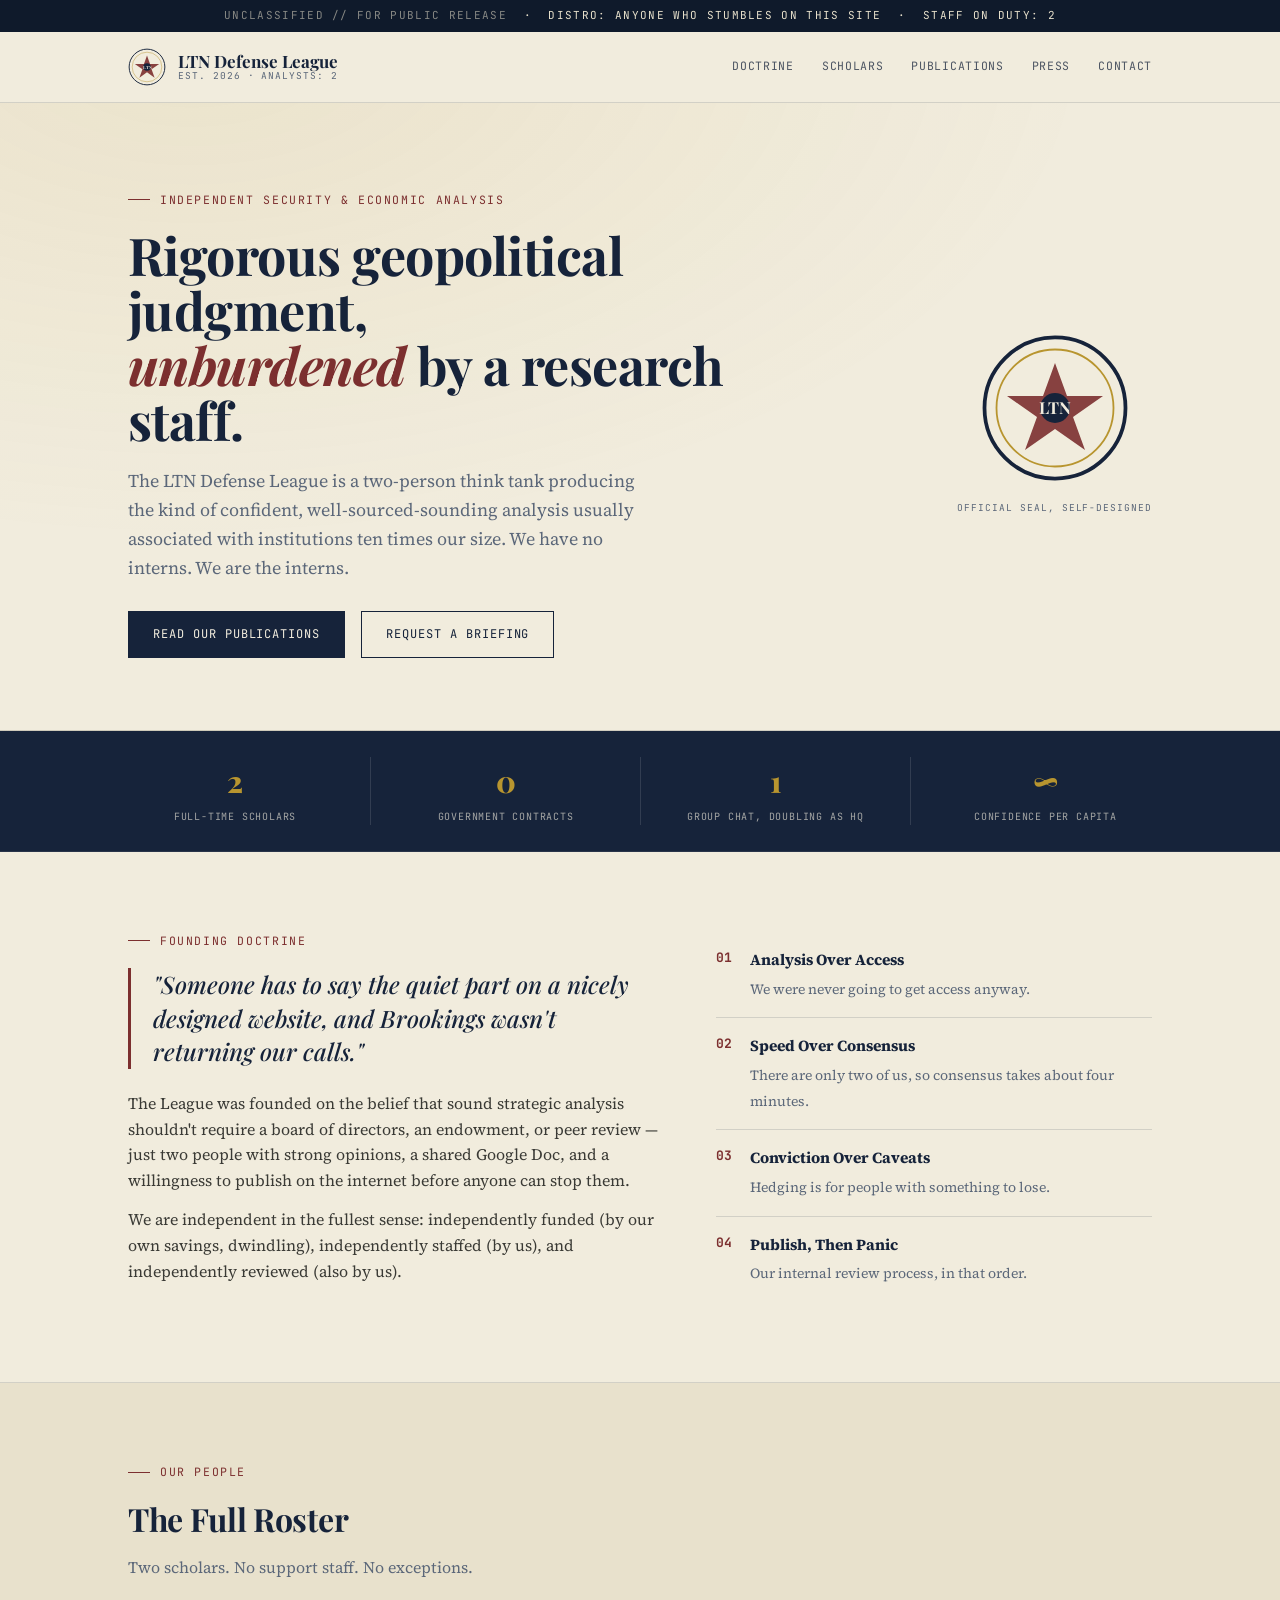
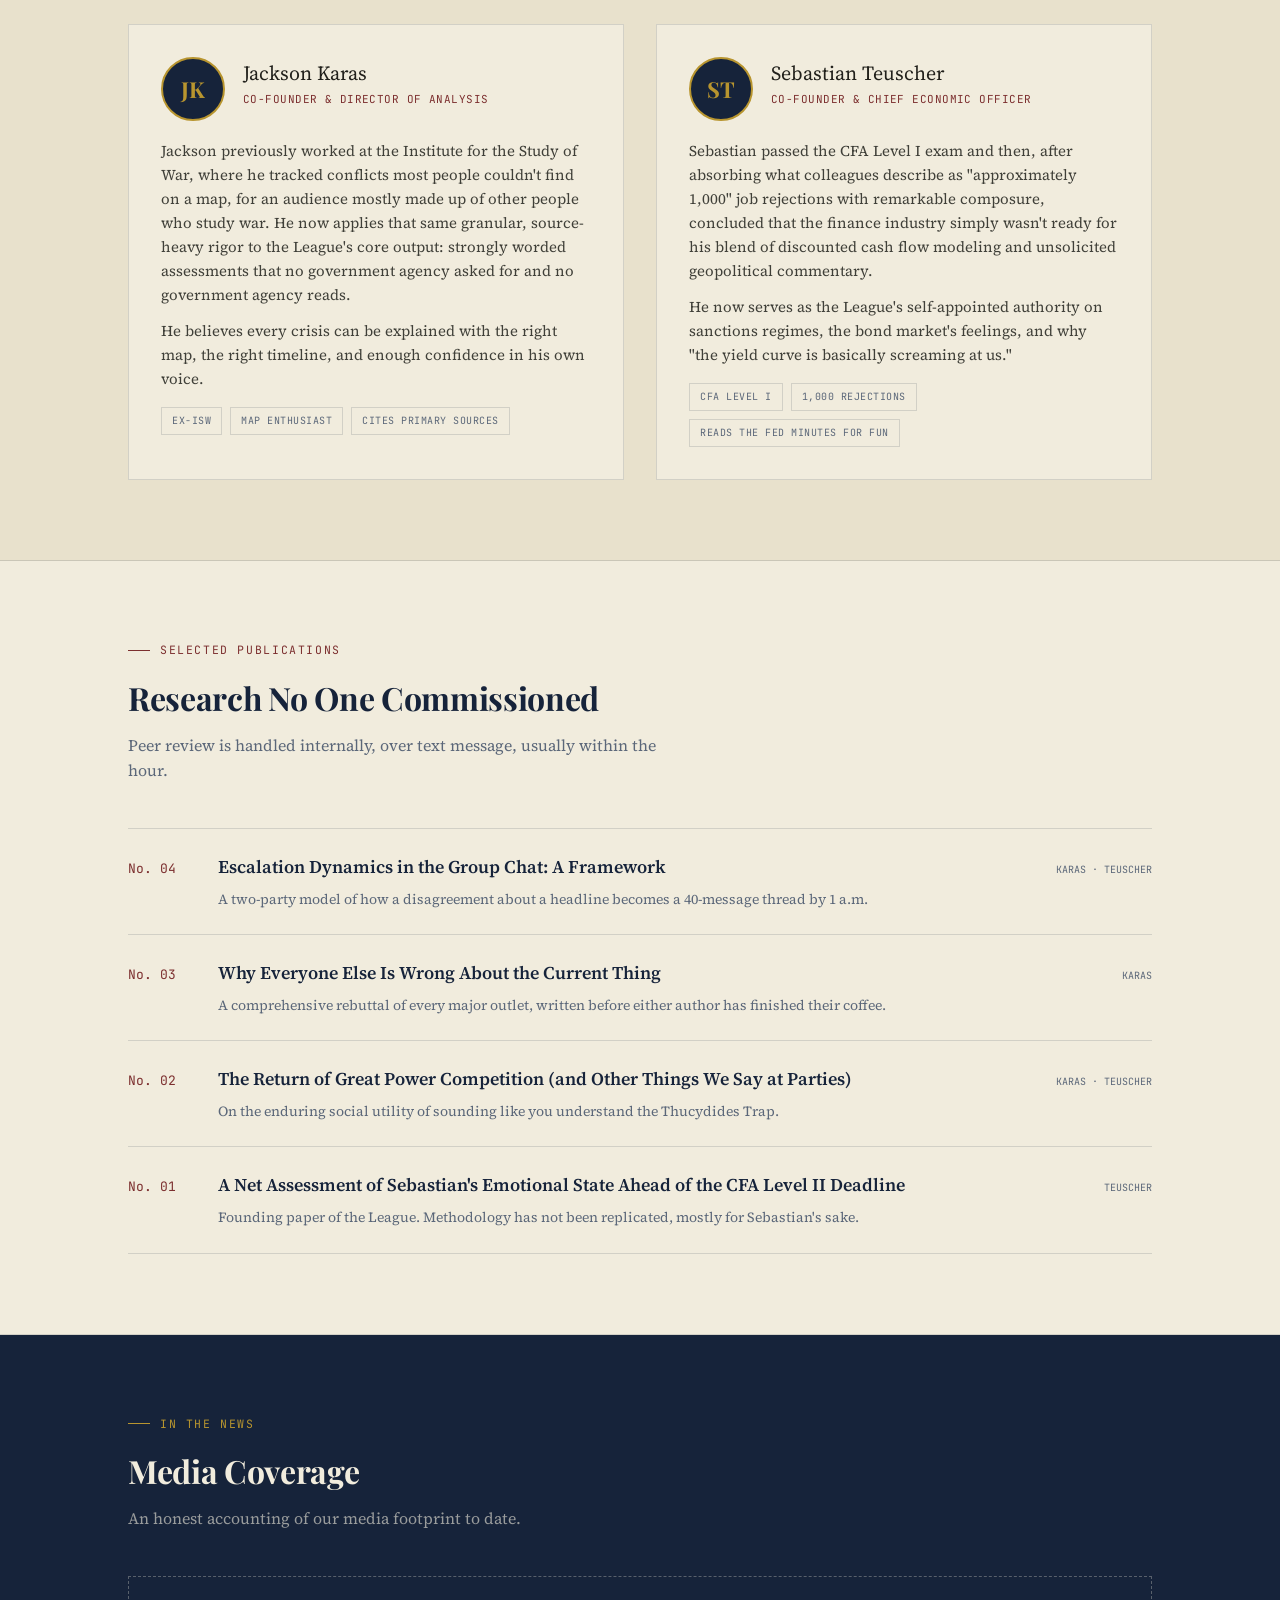
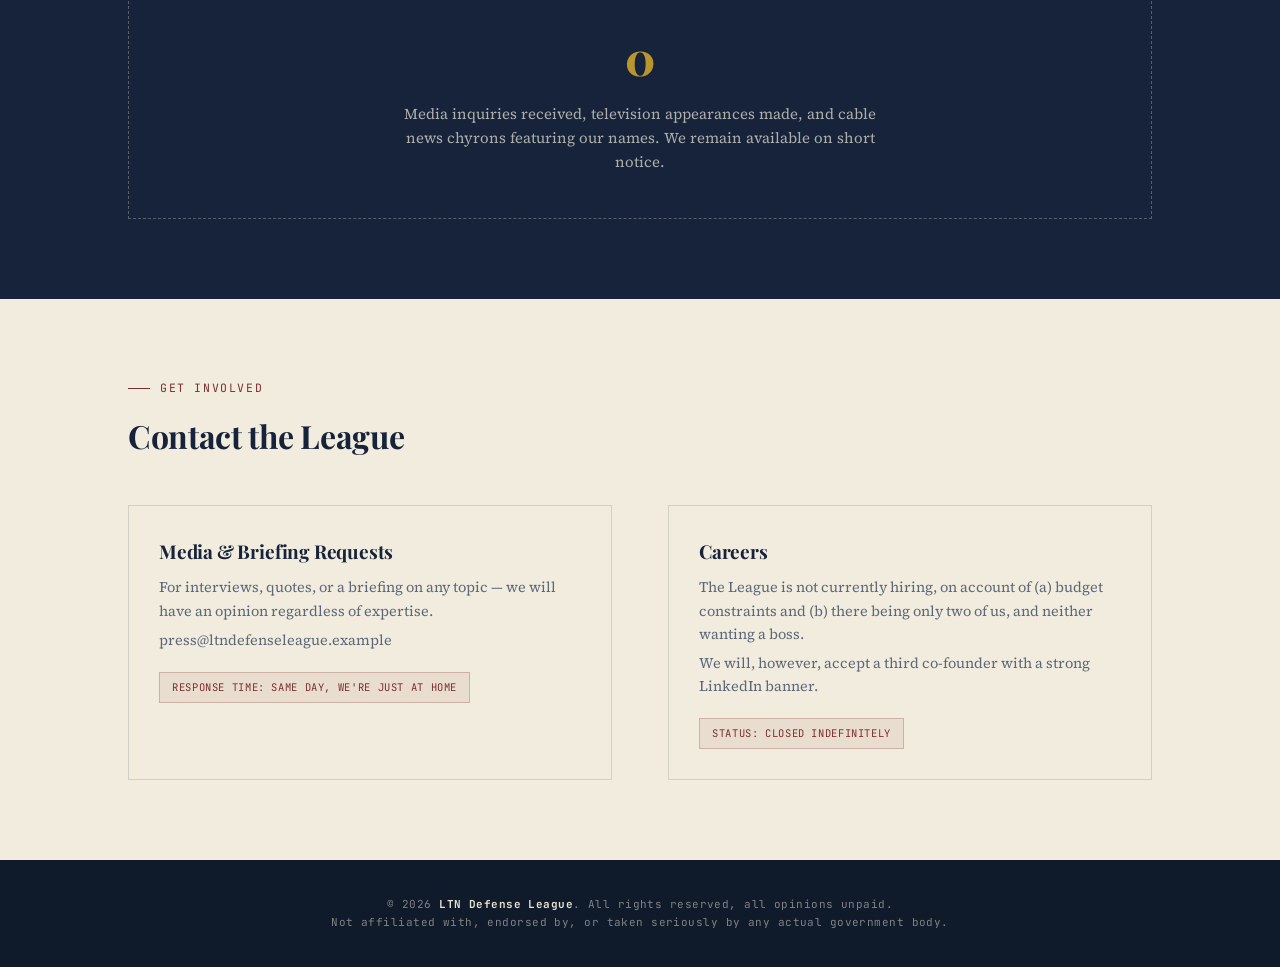
==== index.html @ bcddf8d5 "Add files via upload" ====
<!DOCTYPE html>
<html lang="en">
<head>
<meta charset="UTF-8">
<meta name="viewport" content="width=device-width, initial-scale=1.0">
<title>LTN Defense League — Independent Analysis, Unfunded Since 2026</title>
<link rel="preconnect" href="https://fonts.googleapis.com">
<link href="https://fonts.googleapis.com/css2?family=Playfair+Display:ital,wght@0,500;0,600;0,700;0,800;1,500&family=Source+Serif+4:ital,opsz,wght@0,8..60,400;0,8..60,500;0,8..60,600;1,8..60,400&family=JetBrains+Mono:wght@400;500;700&display=swap" rel="stylesheet">
<style>
  :root{
    --navy: #16233a;
    --navy-deep: #0f1a2b;
    --parchment: #f1ecdd;
    --parchment-2: #e8e1cc;
    --maroon: #7c2f2f;
    --maroon-bright: #9c3b3b;
    --brass: #b8952f;
    --ink: #21201b;
    --slate: #5b6779;
    --rule: rgba(22,35,58,0.14);
  }
  *{box-sizing:border-box; margin:0; padding:0;}
  html{scroll-behavior:smooth;}
  body{
    background:var(--parchment);
    color:var(--ink);
    font-family:'Source Serif 4', serif;
    line-height:1.6;
    -webkit-font-smoothing:antialiased;
  }
  h1,h2,h3,h4{
    font-family:'Playfair Display', serif;
    font-weight:700;
    letter-spacing:-0.01em;
    color:var(--navy);
  }
  .mono{
    font-family:'JetBrains Mono', monospace;
    letter-spacing:0.04em;
  }
  a{color:inherit;}
  .wrap{max-width:1080px; margin:0 auto; padding:0 28px;}

  /* Classification banner */
  .classband{
    background:var(--navy-deep);
    color:var(--parchment-2);
    font-family:'JetBrains Mono', monospace;
    font-size:11px;
    letter-spacing:0.12em;
    text-align:center;
    padding:7px 10px;
    text-transform:uppercase;
  }
  .classband span{opacity:0.55;}

  /* Header */
  header{
    background:var(--parchment);
    border-bottom:1px solid var(--rule);
    position:sticky; top:0; z-index:50;
    backdrop-filter:blur(6px);
  }
  .headerbar{
    display:flex; align-items:center; justify-content:space-between;
    padding:16px 28px;
    max-width:1080px; margin:0 auto;
  }
  .brand{display:flex; align-items:center; gap:12px;}
  .brand .seal{width:38px; height:38px; flex-shrink:0;}
  .brand-text{line-height:1.1;}
  .brand-text .name{font-family:'Playfair Display', serif; font-weight:700; font-size:17px; color:var(--navy);}
  .brand-text .sub{font-family:'JetBrains Mono', monospace; font-size:9.5px; letter-spacing:0.1em; color:var(--slate); text-transform:uppercase;}
  nav{display:flex; gap:28px; font-family:'JetBrains Mono', monospace; font-size:11.5px; letter-spacing:0.06em; text-transform:uppercase;}
  nav a{text-decoration:none; color:var(--navy); opacity:0.75; transition:opacity .15s;}
  nav a:hover{opacity:1;}
  @media (max-width:720px){ nav{display:none;} }

  /* Hero */
  .hero{
    background:
      radial-gradient(ellipse 900px 500px at 15% -10%, rgba(184,149,47,0.10), transparent),
      var(--parchment);
    padding:88px 0 72px;
    border-bottom:1px solid var(--rule);
  }
  .hero-inner{display:grid; grid-template-columns:1fr auto; gap:48px; align-items:center;}
  .eyebrow{
    font-family:'JetBrains Mono', monospace;
    font-size:11.5px; letter-spacing:0.14em; text-transform:uppercase;
    color:var(--maroon); margin-bottom:18px; display:flex; align-items:center; gap:10px;
  }
  .eyebrow::before{content:''; width:22px; height:1px; background:var(--maroon);}
  .hero h1{font-size:52px; line-height:1.06; margin-bottom:20px; max-width:640px;}
  .hero h1 em{font-style:italic; color:var(--maroon);}
  .hero p.lede{font-size:18px; color:var(--slate); max-width:520px; margin-bottom:28px;}
  .hero-actions{display:flex; gap:16px; flex-wrap:wrap;}
  .btn{
    display:inline-block; padding:13px 24px; font-family:'JetBrains Mono', monospace;
    font-size:12px; letter-spacing:0.08em; text-transform:uppercase; text-decoration:none;
    border:1px solid var(--navy); color:var(--navy); transition:all .15s;
  }
  .btn.solid{background:var(--navy); color:var(--parchment);}
  .btn.solid:hover{background:var(--navy-deep);}
  .btn:not(.solid):hover{background:var(--navy); color:var(--parchment);}

  .seal-block{text-align:center; flex-shrink:0;}
  .seal-big{width:150px; height:150px;}
  .seal-caption{font-family:'JetBrains Mono', monospace; font-size:9.5px; letter-spacing:0.1em; color:var(--slate); margin-top:10px; text-transform:uppercase;}
  @media (max-width:820px){
    .hero-inner{grid-template-columns:1fr;}
    .hero h1{font-size:38px;}
    .seal-block{order:-1;}
    .seal-big{width:96px; height:96px;}
  }

  /* Stat strip */
  .statstrip{
    background:var(--navy); color:var(--parchment);
    border-bottom:1px solid rgba(255,255,255,0.08);
  }
  .stats{display:grid; grid-template-columns:repeat(4,1fr); padding:26px 0;}
  .stat{text-align:center; border-left:1px solid rgba(255,255,255,0.12); padding:0 12px;}
  .stat:first-child{border-left:none;}
  .stat .num{font-family:'Playfair Display', serif; font-weight:800; font-size:30px; color:var(--brass);}
  .stat .label{font-family:'JetBrains Mono', monospace; font-size:10px; letter-spacing:0.08em; text-transform:uppercase; color:rgba(241,236,221,0.65); margin-top:4px;}
  @media (max-width:640px){ .stats{grid-template-columns:repeat(2,1fr); row-gap:20px;} }

  /* Section generic */
  section{padding:80px 0;}
  .section-head{margin-bottom:44px;}
  .section-head .eyebrow{margin-bottom:12px;}
  .section-head h2{font-size:32px;}
  .section-head p{color:var(--slate); max-width:560px; font-size:16px; margin-top:10px;}

  /* Mission */
  .mission{border-bottom:1px solid var(--rule);}
  .mission-grid{display:grid; grid-template-columns:1.1fr 0.9fr; gap:56px; align-items:start;}
  .mission blockquote{
    font-family:'Playfair Display', serif; font-style:italic; font-weight:500;
    font-size:24px; line-height:1.4; color:var(--navy); border-left:3px solid var(--maroon);
    padding-left:22px; margin-bottom:22px;
  }
  .mission p{color:#3a3a35; font-size:16px; margin-bottom:14px;}
  .doctrine-list{list-style:none;}
  .doctrine-list li{
    display:flex; gap:14px; padding:16px 0; border-bottom:1px solid var(--rule);
  }
  .doctrine-list li:last-child{border-bottom:none;}
  .doctrine-list .idx{font-family:'JetBrains Mono', monospace; color:var(--maroon); font-weight:700; font-size:13px; flex-shrink:0; width:20px;}
  .doctrine-list strong{display:block; color:var(--navy); font-family:'Source Serif 4'; font-size:15.5px; margin-bottom:3px;}
  .doctrine-list span{color:var(--slate); font-size:14px;}
  @media (max-width:820px){ .mission-grid{grid-template-columns:1fr;} }

  /* Scholars */
  .scholars{background:var(--parchment-2); border-bottom:1px solid var(--rule);}
  .scholar-grid{display:grid; grid-template-columns:1fr 1fr; gap:32px;}
  @media (max-width:820px){ .scholar-grid{grid-template-columns:1fr;} }
  .scholar-card{
    background:var(--parchment); border:1px solid var(--rule); padding:32px;
    position:relative;
  }
  .scholar-top{display:flex; gap:18px; align-items:flex-start; margin-bottom:18px;}
  .avatar{
    width:64px; height:64px; border-radius:50%; flex-shrink:0;
    background:var(--navy); display:flex; align-items:center; justify-content:center;
    font-family:'Playfair Display', serif; font-weight:700; color:var(--brass); font-size:22px;
    border:2px solid var(--brass);
  }
  .scholar-name{font-size:20px; margin-bottom:2px;}
  .scholar-title{font-family:'JetBrains Mono', monospace; font-size:11px; color:var(--maroon); letter-spacing:0.04em; text-transform:uppercase;}
  .scholar-card p{font-size:15px; color:#3f3f38; margin-bottom:12px;}
  .cred-row{display:flex; flex-wrap:wrap; gap:8px; margin-top:16px;}
  .cred{
    font-family:'JetBrains Mono', monospace; font-size:10px; letter-spacing:0.05em;
    text-transform:uppercase; border:1px solid var(--rule); padding:5px 10px; color:var(--slate);
  }

  /* Publications */
  .pubs{border-bottom:1px solid var(--rule);}
  .pub-list{border-top:1px solid var(--rule);}
  .pub{
    display:grid; grid-template-columns:70px 1fr auto; gap:20px; align-items:baseline;
    padding:24px 0; border-bottom:1px solid var(--rule);
  }
  .pub .pnum{font-family:'JetBrains Mono', monospace; color:var(--maroon); font-size:13px;}
  .pub .ptitle{font-size:18px; color:var(--navy); font-weight:600; margin-bottom:6px; font-family:'Source Serif 4';}
  .pub .pabs{font-size:14px; color:var(--slate);}
  .pub .ptag{font-family:'JetBrains Mono', monospace; font-size:10px; color:var(--slate); text-transform:uppercase; white-space:nowrap;}
  @media (max-width:640px){ .pub{grid-template-columns:1fr; gap:6px;} .pub .ptag{justify-self:flex-start;} }

  /* Press */
  .press{background:var(--navy); color:var(--parchment-2);}
  .press .eyebrow{color:var(--brass);}
  .press .eyebrow::before{background:var(--brass);}
  .press .section-head h2{color:var(--parchment);}
  .press .section-head p{color:rgba(241,236,221,0.6);}
  .press-box{
    border:1px dashed rgba(241,236,221,0.3); padding:44px; text-align:center;
  }
  .press-box .big{font-family:'Playfair Display', serif; font-weight:800; font-size:46px; color:var(--brass); margin-bottom:8px;}
  .press-box p{color:rgba(241,236,221,0.7); font-size:15px; max-width:480px; margin:0 auto;}

  /* Contact */
  .contact-grid{display:grid; grid-template-columns:1fr 1fr; gap:56px;}
  @media (max-width:820px){ .contact-grid{grid-template-columns:1fr;} }
  .contact-card{border:1px solid var(--rule); padding:30px;}
  .contact-card h3{font-size:19px; margin-bottom:10px;}
  .contact-card p{font-size:14.5px; color:var(--slate); margin-bottom:6px;}
  .contact-card .status{
    display:inline-block; margin-top:14px; font-family:'JetBrains Mono', monospace;
    font-size:10.5px; letter-spacing:0.06em; text-transform:uppercase; padding:6px 12px;
    background:rgba(124,47,47,0.08); color:var(--maroon); border:1px solid rgba(124,47,47,0.25);
  }

  footer{
    background:var(--navy-deep); color:rgba(241,236,221,0.5);
    padding:36px 0; font-family:'JetBrains Mono', monospace; font-size:11px;
    text-align:center; letter-spacing:0.04em;
  }
  footer strong{color:var(--parchment-2);}
</style>
</head>
<body>

  <div class="classband"><span>UNCLASSIFIED // FOR PUBLIC RELEASE</span> &nbsp;·&nbsp; DISTRO: ANYONE WHO STUMBLES ON THIS SITE &nbsp;·&nbsp; STAFF ON DUTY: 2</div>

  <header>
    <div class="headerbar">
      <div class="brand">
        <svg class="seal" viewBox="0 0 100 100">
          <circle cx="50" cy="50" r="47" fill="none" stroke="#16233a" stroke-width="2.5"/>
          <circle cx="50" cy="50" r="39" fill="none" stroke="#b8952f" stroke-width="1.2"/>
          <path d="M50 20 L58 42 L82 42 L62 56 L70 78 L50 64 L30 78 L38 56 L18 42 L42 42 Z" fill="#7c2f2f" opacity="0.9"/>
          <circle cx="50" cy="50" r="10" fill="#16233a"/>
          <text x="50" y="54" text-anchor="middle" font-family="Playfair Display, serif" font-weight="700" font-size="11" fill="#f1ecdd">LTN</text>
        </svg>
        <div class="brand-text">
          <div class="name">LTN Defense League</div>
          <div class="sub">Est. 2026 · Analysts: 2</div>
        </div>
      </div>
      <nav>
        <a href="#doctrine">Doctrine</a>
        <a href="#scholars">Scholars</a>
        <a href="#publications">Publications</a>
        <a href="#press">Press</a>
        <a href="#contact">Contact</a>
      </nav>
    </div>
  </header>

  <section class="hero">
    <div class="wrap hero-inner">
      <div>
        <div class="eyebrow">Independent Security &amp; Economic Analysis</div>
        <h1>Rigorous geopolitical judgment,<br><em>unburdened</em> by a research staff.</h1>
        <p class="lede">The LTN Defense League is a two-person think tank producing the kind of confident, well-sourced-sounding analysis usually associated with institutions ten times our size. We have no interns. We are the interns.</p>
        <div class="hero-actions">
          <a href="#publications" class="btn solid">Read Our Publications</a>
          <a href="#contact" class="btn">Request a Briefing</a>
        </div>
      </div>
      <div class="seal-block">
        <svg class="seal-big" viewBox="0 0 100 100">
          <circle cx="50" cy="50" r="47" fill="none" stroke="#16233a" stroke-width="2.5"/>
          <circle cx="50" cy="50" r="39" fill="none" stroke="#b8952f" stroke-width="1.2"/>
          <path d="M50 20 L58 42 L82 42 L62 56 L70 78 L50 64 L30 78 L38 56 L18 42 L42 42 Z" fill="#7c2f2f" opacity="0.9"/>
          <circle cx="50" cy="50" r="10" fill="#16233a"/>
          <text x="50" y="54" text-anchor="middle" font-family="Playfair Display, serif" font-weight="700" font-size="11" fill="#f1ecdd">LTN</text>
        </svg>
        <div class="seal-caption">Official Seal, Self-Designed</div>
      </div>
    </div>
  </section>

  <div class="statstrip">
    <div class="wrap stats">
      <div class="stat"><div class="num">2</div><div class="label">Full-Time Scholars</div></div>
      <div class="stat"><div class="num">0</div><div class="label">Government Contracts</div></div>
      <div class="stat"><div class="num">1</div><div class="label">Group Chat, Doubling as HQ</div></div>
      <div class="stat"><div class="num">∞</div><div class="label">Confidence Per Capita</div></div>
    </div>
  </div>

  <section class="mission" id="doctrine">
    <div class="wrap mission-grid">
      <div>
        <div class="eyebrow">Founding Doctrine</div>
        <blockquote>"Someone has to say the quiet part on a nicely designed website, and Brookings wasn't returning our calls."</blockquote>
        <p>The League was founded on the belief that sound strategic analysis shouldn't require a board of directors, an endowment, or peer review — just two people with strong opinions, a shared Google Doc, and a willingness to publish on the internet before anyone can stop them.</p>
        <p>We are independent in the fullest sense: independently funded (by our own savings, dwindling), independently staffed (by us), and independently reviewed (also by us).</p>
      </div>
      <ul class="doctrine-list">
        <li><span class="idx">01</span><div><strong>Analysis Over Access</strong><span>We were never going to get access anyway.</span></div></li>
        <li><span class="idx">02</span><div><strong>Speed Over Consensus</strong><span>There are only two of us, so consensus takes about four minutes.</span></div></li>
        <li><span class="idx">03</span><div><strong>Conviction Over Caveats</strong><span>Hedging is for people with something to lose.</span></div></li>
        <li><span class="idx">04</span><div><strong>Publish, Then Panic</strong><span>Our internal review process, in that order.</span></div></li>
      </ul>
    </div>
  </section>

  <section class="scholars" id="scholars">
    <div class="wrap">
      <div class="section-head">
        <div class="eyebrow">Our People</div>
        <h2>The Full Roster</h2>
        <p>Two scholars. No support staff. No exceptions.</p>
      </div>
      <div class="scholar-grid">
        <div class="scholar-card">
          <div class="scholar-top">
            <div class="avatar">JK</div>
            <div>
              <div class="scholar-name">Jackson Karas</div>
              <div class="scholar-title">Co-Founder &amp; Director of Analysis</div>
            </div>
          </div>
          <p>Jackson previously worked at the Institute for the Study of War, where he tracked conflicts most people couldn't find on a map, for an audience mostly made up of other people who study war. He now applies that same granular, source-heavy rigor to the League's core output: strongly worded assessments that no government agency asked for and no government agency reads.</p>
          <p>He believes every crisis can be explained with the right map, the right timeline, and enough confidence in his own voice.</p>
          <div class="cred-row">
            <span class="cred">Ex-ISW</span>
            <span class="cred">Map Enthusiast</span>
            <span class="cred">Cites Primary Sources</span>
          </div>
        </div>
        <div class="scholar-card">
          <div class="scholar-top">
            <div class="avatar">ST</div>
            <div>
              <div class="scholar-name">Sebastian Teuscher</div>
              <div class="scholar-title">Co-Founder &amp; Chief Economic Officer</div>
            </div>
          </div>
          <p>Sebastian passed the CFA Level I exam and then, after absorbing what colleagues describe as "approximately 1,000" job rejections with remarkable composure, concluded that the finance industry simply wasn't ready for his blend of discounted cash flow modeling and unsolicited geopolitical commentary.</p>
          <p>He now serves as the League's self-appointed authority on sanctions regimes, the bond market's feelings, and why "the yield curve is basically screaming at us."</p>
          <div class="cred-row">
            <span class="cred">CFA Level I</span>
            <span class="cred">1,000 Rejections</span>
            <span class="cred">Reads the Fed Minutes for Fun</span>
          </div>
        </div>
      </div>
    </div>
  </section>

  <section class="pubs" id="publications">
    <div class="wrap">
      <div class="section-head">
        <div class="eyebrow">Selected Publications</div>
        <h2>Research No One Commissioned</h2>
        <p>Peer review is handled internally, over text message, usually within the hour.</p>
      </div>
      <div class="pub-list">
        <div class="pub">
          <div class="pnum">No. 04</div>
          <div>
            <div class="ptitle">Escalation Dynamics in the Group Chat: A Framework</div>
            <div class="pabs">A two-party model of how a disagreement about a headline becomes a 40-message thread by 1 a.m.</div>
          </div>
          <div class="ptag">Karas · Teuscher</div>
        </div>
        <div class="pub">
          <div class="pnum">No. 03</div>
          <div>
            <div class="ptitle">Why Everyone Else Is Wrong About the Current Thing</div>
            <div class="pabs">A comprehensive rebuttal of every major outlet, written before either author has finished their coffee.</div>
          </div>
          <div class="ptag">Karas</div>
        </div>
        <div class="pub">
          <div class="pnum">No. 02</div>
          <div>
            <div class="ptitle">The Return of Great Power Competition (and Other Things We Say at Parties)</div>
            <div class="pabs">On the enduring social utility of sounding like you understand the Thucydides Trap.</div>
          </div>
          <div class="ptag">Karas · Teuscher</div>
        </div>
        <div class="pub">
          <div class="pnum">No. 01</div>
          <div>
            <div class="ptitle">A Net Assessment of Sebastian's Emotional State Ahead of the CFA Level II Deadline</div>
            <div class="pabs">Founding paper of the League. Methodology has not been replicated, mostly for Sebastian's sake.</div>
          </div>
          <div class="ptag">Teuscher</div>
        </div>
      </div>
    </div>
  </section>

  <section class="press" id="press">
    <div class="wrap">
      <div class="section-head">
        <div class="eyebrow">In The News</div>
        <h2>Media Coverage</h2>
        <p>An honest accounting of our media footprint to date.</p>
      </div>
      <div class="press-box">
        <div class="big">0</div>
        <p>Media inquiries received, television appearances made, and cable news chyrons featuring our names. We remain available on short notice.</p>
      </div>
    </div>
  </section>

  <section class="contact" id="contact">
    <div class="wrap">
      <div class="section-head">
        <div class="eyebrow">Get Involved</div>
        <h2>Contact the League</h2>
      </div>
      <div class="contact-grid">
        <div class="contact-card">
          <h3>Media &amp; Briefing Requests</h3>
          <p>For interviews, quotes, or a briefing on any topic — we will have an opinion regardless of expertise.</p>
          <p>press@ltndefenseleague.example</p>
          <span class="status">Response time: same day, we're just at home</span>
        </div>
        <div class="contact-card">
          <h3>Careers</h3>
          <p>The League is not currently hiring, on account of (a) budget constraints and (b) there being only two of us, and neither wanting a boss.</p>
          <p>We will, however, accept a third co-founder with a strong LinkedIn banner.</p>
          <span class="status">Status: closed indefinitely</span>
        </div>
      </div>
    </div>
  </section>

  <footer>
    <div class="wrap">
      &copy; 2026 <strong>LTN Defense League</strong>. All rights reserved, all opinions unpaid.<br>
      Not affiliated with, endorsed by, or taken seriously by any actual government body.
    </div>
  </footer>

</body>
</html>
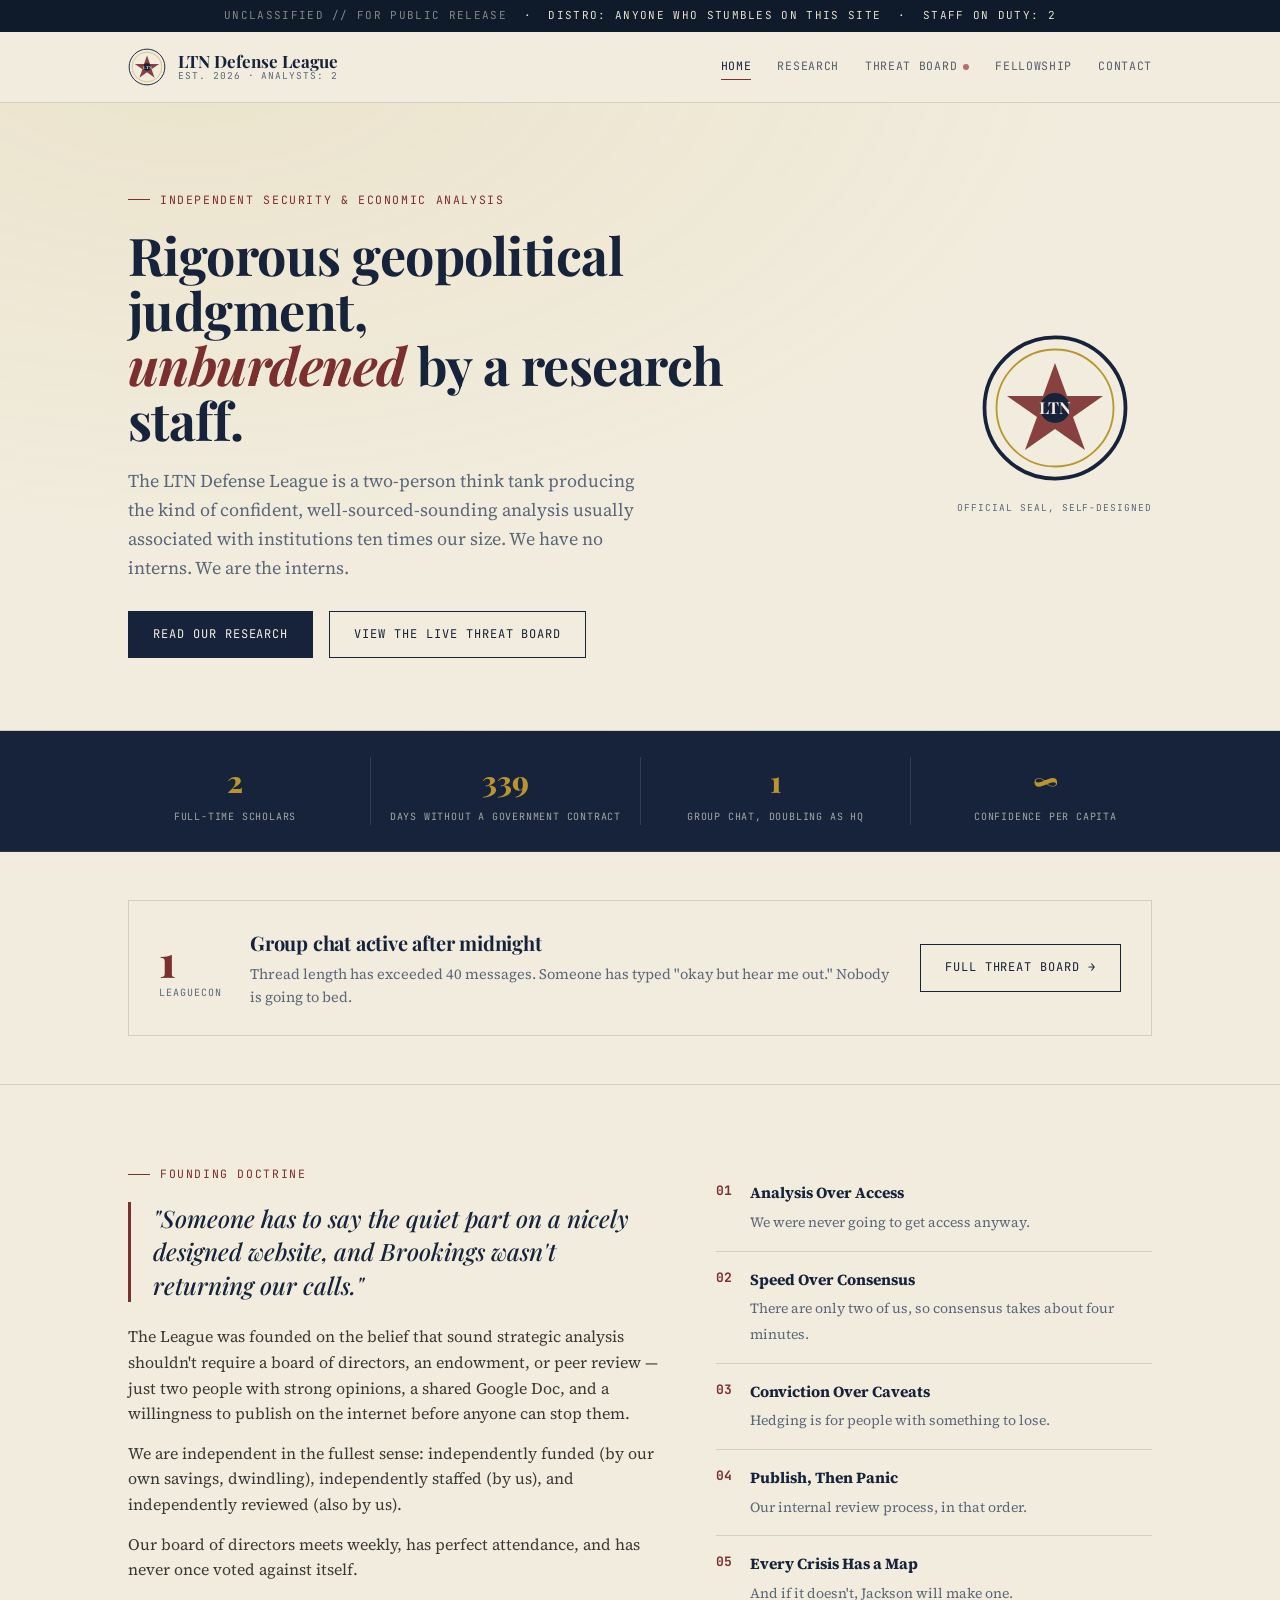
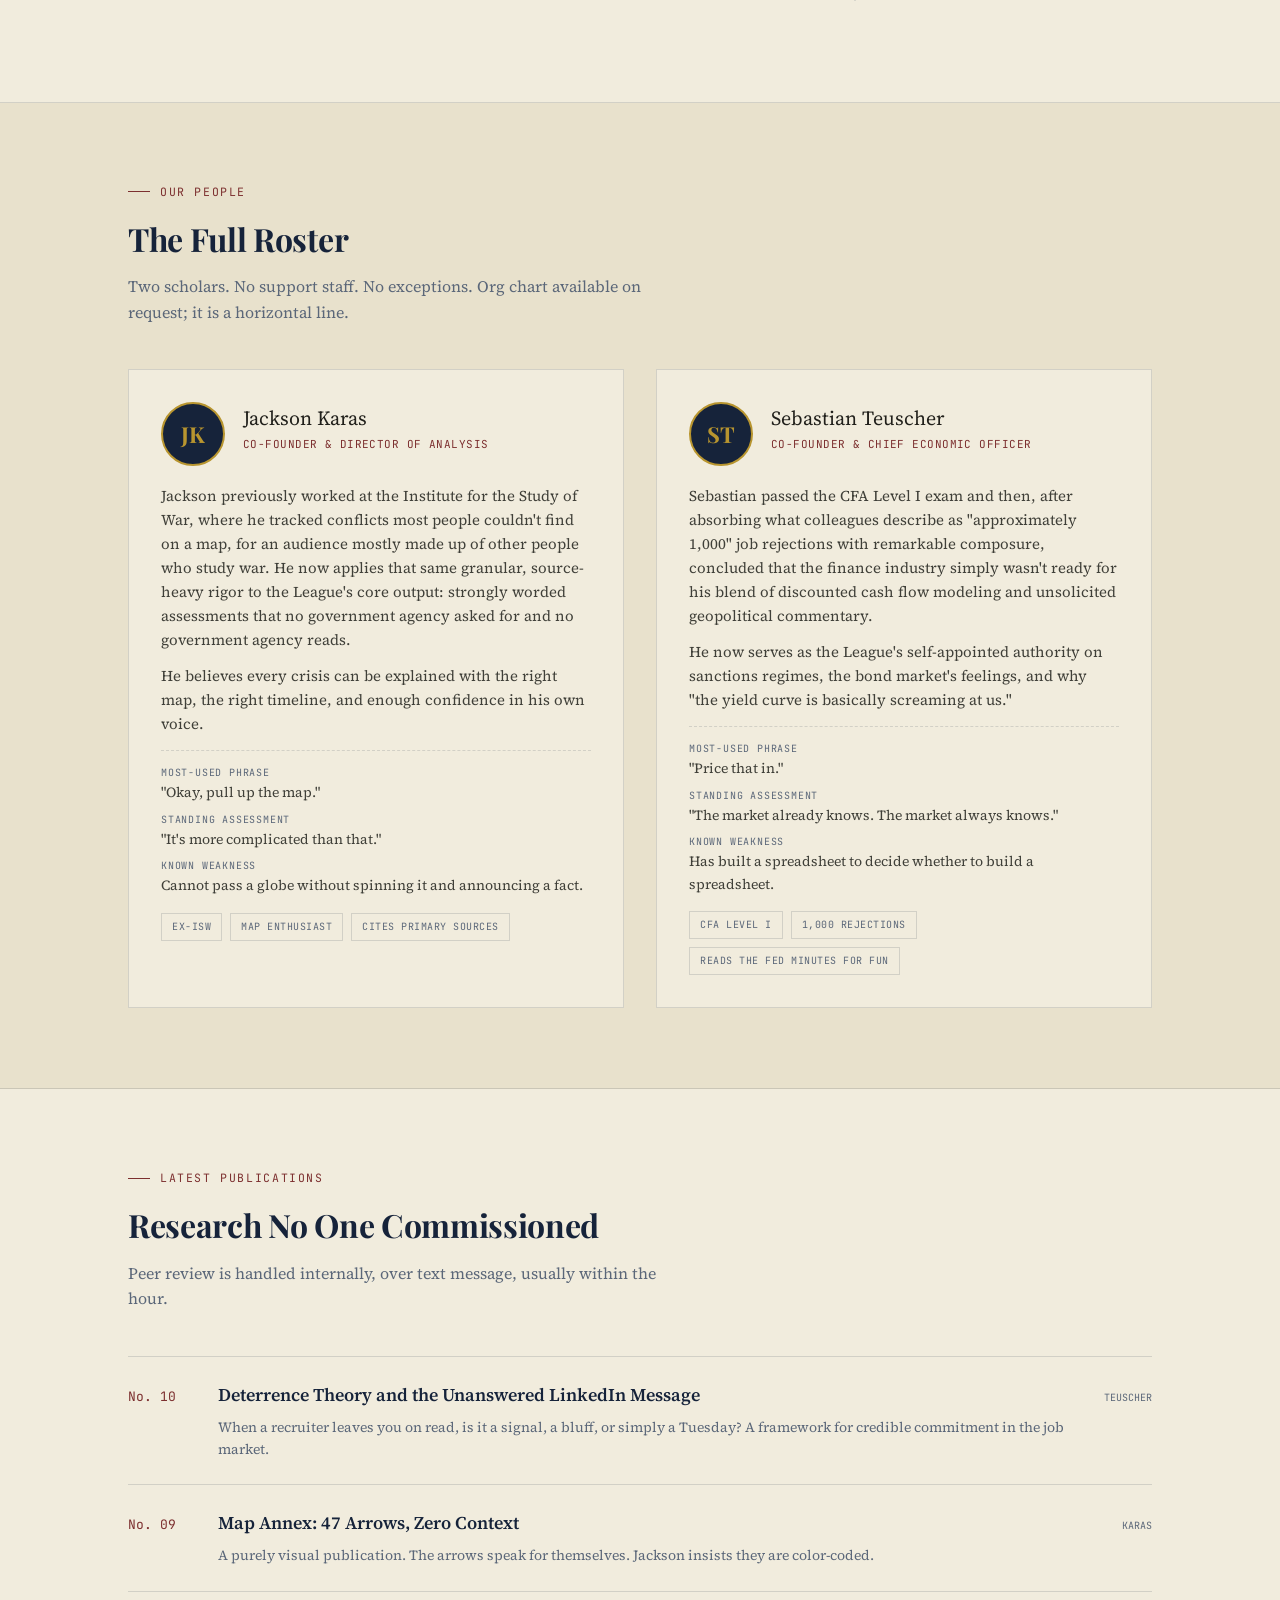
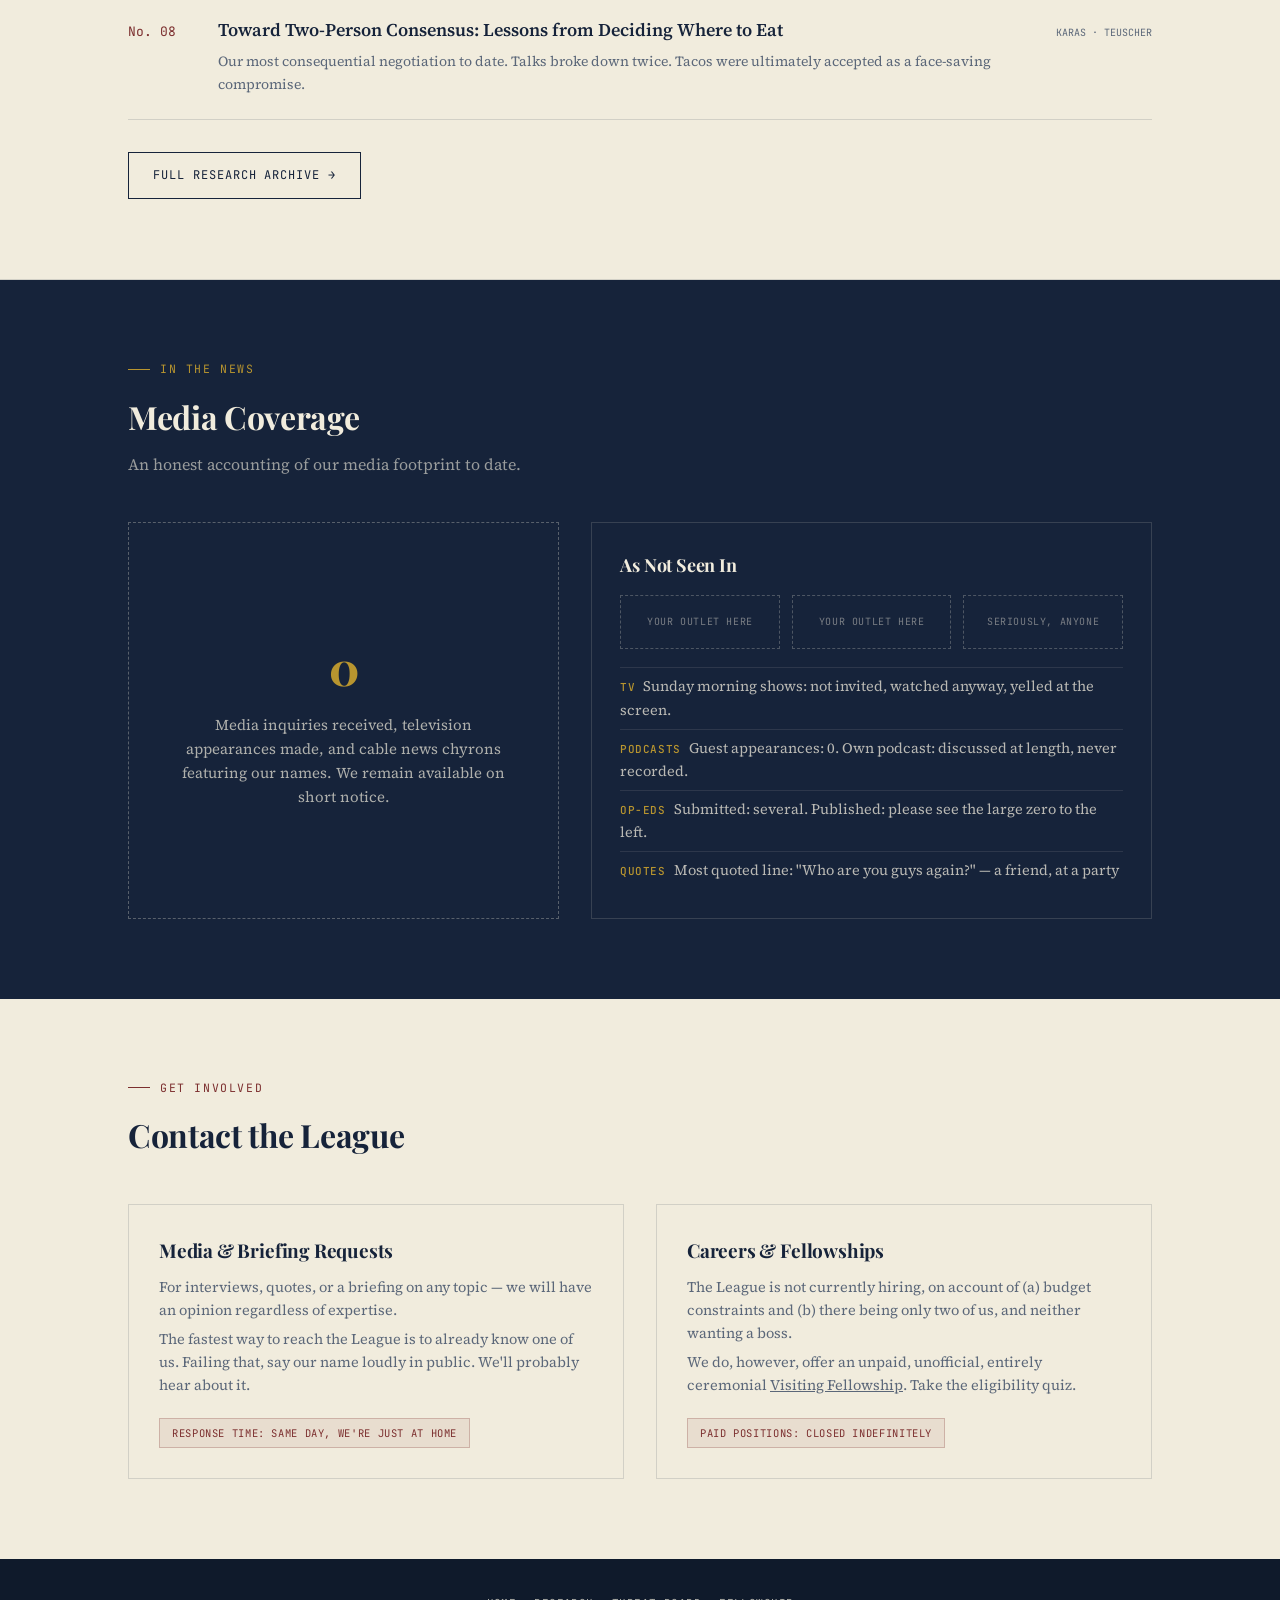
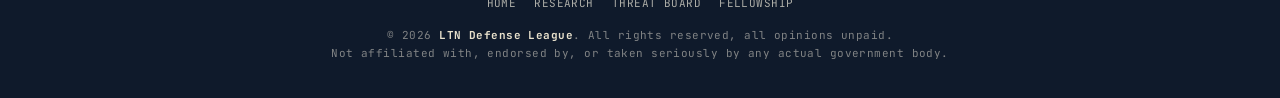
==== commit 0c13fc31: "Add files via upload" ====
--- a/index.html
+++ b/index.html
@@ -4,222 +4,10 @@
 <meta charset="UTF-8">
 <meta name="viewport" content="width=device-width, initial-scale=1.0">
 <title>LTN Defense League — Independent Analysis, Unfunded Since 2026</title>
+<meta name="description" content="A two-person think tank producing confident, well-sourced-sounding analysis that nobody commissioned.">
 <link rel="preconnect" href="https://fonts.googleapis.com">
 <link href="https://fonts.googleapis.com/css2?family=Playfair+Display:ital,wght@0,500;0,600;0,700;0,800;1,500&family=Source+Serif+4:ital,opsz,wght@0,8..60,400;0,8..60,500;0,8..60,600;1,8..60,400&family=JetBrains+Mono:wght@400;500;700&display=swap" rel="stylesheet">
-<style>
-  :root{
-    --navy: #16233a;
-    --navy-deep: #0f1a2b;
-    --parchment: #f1ecdd;
-    --parchment-2: #e8e1cc;
-    --maroon: #7c2f2f;
-    --maroon-bright: #9c3b3b;
-    --brass: #b8952f;
-    --ink: #21201b;
-    --slate: #5b6779;
-    --rule: rgba(22,35,58,0.14);
-  }
-  *{box-sizing:border-box; margin:0; padding:0;}
-  html{scroll-behavior:smooth;}
-  body{
-    background:var(--parchment);
-    color:var(--ink);
-    font-family:'Source Serif 4', serif;
-    line-height:1.6;
-    -webkit-font-smoothing:antialiased;
-  }
-  h1,h2,h3,h4{
-    font-family:'Playfair Display', serif;
-    font-weight:700;
-    letter-spacing:-0.01em;
-    color:var(--navy);
-  }
-  .mono{
-    font-family:'JetBrains Mono', monospace;
-    letter-spacing:0.04em;
-  }
-  a{color:inherit;}
-  .wrap{max-width:1080px; margin:0 auto; padding:0 28px;}
-
-  /* Classification banner */
-  .classband{
-    background:var(--navy-deep);
-    color:var(--parchment-2);
-    font-family:'JetBrains Mono', monospace;
-    font-size:11px;
-    letter-spacing:0.12em;
-    text-align:center;
-    padding:7px 10px;
-    text-transform:uppercase;
-  }
-  .classband span{opacity:0.55;}
-
-  /* Header */
-  header{
-    background:var(--parchment);
-    border-bottom:1px solid var(--rule);
-    position:sticky; top:0; z-index:50;
-    backdrop-filter:blur(6px);
-  }
-  .headerbar{
-    display:flex; align-items:center; justify-content:space-between;
-    padding:16px 28px;
-    max-width:1080px; margin:0 auto;
-  }
-  .brand{display:flex; align-items:center; gap:12px;}
-  .brand .seal{width:38px; height:38px; flex-shrink:0;}
-  .brand-text{line-height:1.1;}
-  .brand-text .name{font-family:'Playfair Display', serif; font-weight:700; font-size:17px; color:var(--navy);}
-  .brand-text .sub{font-family:'JetBrains Mono', monospace; font-size:9.5px; letter-spacing:0.1em; color:var(--slate); text-transform:uppercase;}
-  nav{display:flex; gap:28px; font-family:'JetBrains Mono', monospace; font-size:11.5px; letter-spacing:0.06em; text-transform:uppercase;}
-  nav a{text-decoration:none; color:var(--navy); opacity:0.75; transition:opacity .15s;}
-  nav a:hover{opacity:1;}
-  @media (max-width:720px){ nav{display:none;} }
-
-  /* Hero */
-  .hero{
-    background:
-      radial-gradient(ellipse 900px 500px at 15% -10%, rgba(184,149,47,0.10), transparent),
-      var(--parchment);
-    padding:88px 0 72px;
-    border-bottom:1px solid var(--rule);
-  }
-  .hero-inner{display:grid; grid-template-columns:1fr auto; gap:48px; align-items:center;}
-  .eyebrow{
-    font-family:'JetBrains Mono', monospace;
-    font-size:11.5px; letter-spacing:0.14em; text-transform:uppercase;
-    color:var(--maroon); margin-bottom:18px; display:flex; align-items:center; gap:10px;
-  }
-  .eyebrow::before{content:''; width:22px; height:1px; background:var(--maroon);}
-  .hero h1{font-size:52px; line-height:1.06; margin-bottom:20px; max-width:640px;}
-  .hero h1 em{font-style:italic; color:var(--maroon);}
-  .hero p.lede{font-size:18px; color:var(--slate); max-width:520px; margin-bottom:28px;}
-  .hero-actions{display:flex; gap:16px; flex-wrap:wrap;}
-  .btn{
-    display:inline-block; padding:13px 24px; font-family:'JetBrains Mono', monospace;
-    font-size:12px; letter-spacing:0.08em; text-transform:uppercase; text-decoration:none;
-    border:1px solid var(--navy); color:var(--navy); transition:all .15s;
-  }
-  .btn.solid{background:var(--navy); color:var(--parchment);}
-  .btn.solid:hover{background:var(--navy-deep);}
-  .btn:not(.solid):hover{background:var(--navy); color:var(--parchment);}
-
-  .seal-block{text-align:center; flex-shrink:0;}
-  .seal-big{width:150px; height:150px;}
-  .seal-caption{font-family:'JetBrains Mono', monospace; font-size:9.5px; letter-spacing:0.1em; color:var(--slate); margin-top:10px; text-transform:uppercase;}
-  @media (max-width:820px){
-    .hero-inner{grid-template-columns:1fr;}
-    .hero h1{font-size:38px;}
-    .seal-block{order:-1;}
-    .seal-big{width:96px; height:96px;}
-  }
-
-  /* Stat strip */
-  .statstrip{
-    background:var(--navy); color:var(--parchment);
-    border-bottom:1px solid rgba(255,255,255,0.08);
-  }
-  .stats{display:grid; grid-template-columns:repeat(4,1fr); padding:26px 0;}
-  .stat{text-align:center; border-left:1px solid rgba(255,255,255,0.12); padding:0 12px;}
-  .stat:first-child{border-left:none;}
-  .stat .num{font-family:'Playfair Display', serif; font-weight:800; font-size:30px; color:var(--brass);}
-  .stat .label{font-family:'JetBrains Mono', monospace; font-size:10px; letter-spacing:0.08em; text-transform:uppercase; color:rgba(241,236,221,0.65); margin-top:4px;}
-  @media (max-width:640px){ .stats{grid-template-columns:repeat(2,1fr); row-gap:20px;} }
-
-  /* Section generic */
-  section{padding:80px 0;}
-  .section-head{margin-bottom:44px;}
-  .section-head .eyebrow{margin-bottom:12px;}
-  .section-head h2{font-size:32px;}
-  .section-head p{color:var(--slate); max-width:560px; font-size:16px; margin-top:10px;}
-
-  /* Mission */
-  .mission{border-bottom:1px solid var(--rule);}
-  .mission-grid{display:grid; grid-template-columns:1.1fr 0.9fr; gap:56px; align-items:start;}
-  .mission blockquote{
-    font-family:'Playfair Display', serif; font-style:italic; font-weight:500;
-    font-size:24px; line-height:1.4; color:var(--navy); border-left:3px solid var(--maroon);
-    padding-left:22px; margin-bottom:22px;
-  }
-  .mission p{color:#3a3a35; font-size:16px; margin-bottom:14px;}
-  .doctrine-list{list-style:none;}
-  .doctrine-list li{
-    display:flex; gap:14px; padding:16px 0; border-bottom:1px solid var(--rule);
-  }
-  .doctrine-list li:last-child{border-bottom:none;}
-  .doctrine-list .idx{font-family:'JetBrains Mono', monospace; color:var(--maroon); font-weight:700; font-size:13px; flex-shrink:0; width:20px;}
-  .doctrine-list strong{display:block; color:var(--navy); font-family:'Source Serif 4'; font-size:15.5px; margin-bottom:3px;}
-  .doctrine-list span{color:var(--slate); font-size:14px;}
-  @media (max-width:820px){ .mission-grid{grid-template-columns:1fr;} }
-
-  /* Scholars */
-  .scholars{background:var(--parchment-2); border-bottom:1px solid var(--rule);}
-  .scholar-grid{display:grid; grid-template-columns:1fr 1fr; gap:32px;}
-  @media (max-width:820px){ .scholar-grid{grid-template-columns:1fr;} }
-  .scholar-card{
-    background:var(--parchment); border:1px solid var(--rule); padding:32px;
-    position:relative;
-  }
-  .scholar-top{display:flex; gap:18px; align-items:flex-start; margin-bottom:18px;}
-  .avatar{
-    width:64px; height:64px; border-radius:50%; flex-shrink:0;
-    background:var(--navy); display:flex; align-items:center; justify-content:center;
-    font-family:'Playfair Display', serif; font-weight:700; color:var(--brass); font-size:22px;
-    border:2px solid var(--brass);
-  }
-  .scholar-name{font-size:20px; margin-bottom:2px;}
-  .scholar-title{font-family:'JetBrains Mono', monospace; font-size:11px; color:var(--maroon); letter-spacing:0.04em; text-transform:uppercase;}
-  .scholar-card p{font-size:15px; color:#3f3f38; margin-bottom:12px;}
-  .cred-row{display:flex; flex-wrap:wrap; gap:8px; margin-top:16px;}
-  .cred{
-    font-family:'JetBrains Mono', monospace; font-size:10px; letter-spacing:0.05em;
-    text-transform:uppercase; border:1px solid var(--rule); padding:5px 10px; color:var(--slate);
-  }
-
-  /* Publications */
-  .pubs{border-bottom:1px solid var(--rule);}
-  .pub-list{border-top:1px solid var(--rule);}
-  .pub{
-    display:grid; grid-template-columns:70px 1fr auto; gap:20px; align-items:baseline;
-    padding:24px 0; border-bottom:1px solid var(--rule);
-  }
-  .pub .pnum{font-family:'JetBrains Mono', monospace; color:var(--maroon); font-size:13px;}
-  .pub .ptitle{font-size:18px; color:var(--navy); font-weight:600; margin-bottom:6px; font-family:'Source Serif 4';}
-  .pub .pabs{font-size:14px; color:var(--slate);}
-  .pub .ptag{font-family:'JetBrains Mono', monospace; font-size:10px; color:var(--slate); text-transform:uppercase; white-space:nowrap;}
-  @media (max-width:640px){ .pub{grid-template-columns:1fr; gap:6px;} .pub .ptag{justify-self:flex-start;} }
-
-  /* Press */
-  .press{background:var(--navy); color:var(--parchment-2);}
-  .press .eyebrow{color:var(--brass);}
-  .press .eyebrow::before{background:var(--brass);}
-  .press .section-head h2{color:var(--parchment);}
-  .press .section-head p{color:rgba(241,236,221,0.6);}
-  .press-box{
-    border:1px dashed rgba(241,236,221,0.3); padding:44px; text-align:center;
-  }
-  .press-box .big{font-family:'Playfair Display', serif; font-weight:800; font-size:46px; color:var(--brass); margin-bottom:8px;}
-  .press-box p{color:rgba(241,236,221,0.7); font-size:15px; max-width:480px; margin:0 auto;}
-
-  /* Contact */
-  .contact-grid{display:grid; grid-template-columns:1fr 1fr; gap:56px;}
-  @media (max-width:820px){ .contact-grid{grid-template-columns:1fr;} }
-  .contact-card{border:1px solid var(--rule); padding:30px;}
-  .contact-card h3{font-size:19px; margin-bottom:10px;}
-  .contact-card p{font-size:14.5px; color:var(--slate); margin-bottom:6px;}
-  .contact-card .status{
-    display:inline-block; margin-top:14px; font-family:'JetBrains Mono', monospace;
-    font-size:10.5px; letter-spacing:0.06em; text-transform:uppercase; padding:6px 12px;
-    background:rgba(124,47,47,0.08); color:var(--maroon); border:1px solid rgba(124,47,47,0.25);
-  }
-
-  footer{
-    background:var(--navy-deep); color:rgba(241,236,221,0.5);
-    padding:36px 0; font-family:'JetBrains Mono', monospace; font-size:11px;
-    text-align:center; letter-spacing:0.04em;
-  }
-  footer strong{color:var(--parchment-2);}
-</style>
+<link rel="stylesheet" href="styles.css">
 </head>
 <body>
 
@@ -227,8 +15,8 @@
 
   <header>
     <div class="headerbar">
-      <div class="brand">
-        <svg class="seal" viewBox="0 0 100 100">
+      <a class="brand" href="index.html">
+        <svg class="seal" viewBox="0 0 100 100" aria-hidden="true">
           <circle cx="50" cy="50" r="47" fill="none" stroke="#16233a" stroke-width="2.5"/>
           <circle cx="50" cy="50" r="39" fill="none" stroke="#b8952f" stroke-width="1.2"/>
           <path d="M50 20 L58 42 L82 42 L62 56 L70 78 L50 64 L30 78 L38 56 L18 42 L42 42 Z" fill="#7c2f2f" opacity="0.9"/>
@@ -239,13 +27,14 @@
           <div class="name">LTN Defense League</div>
           <div class="sub">Est. 2026 · Analysts: 2</div>
         </div>
-      </div>
-      <nav>
-        <a href="#doctrine">Doctrine</a>
-        <a href="#scholars">Scholars</a>
-        <a href="#publications">Publications</a>
-        <a href="#press">Press</a>
-        <a href="#contact">Contact</a>
+      </a>
+      <button class="navtoggle" aria-expanded="false">Menu</button>
+      <nav class="main">
+        <a href="index.html" class="active">Home</a>
+        <a href="research.html">Research</a>
+        <a href="threat-board.html" class="live">Threat Board</a>
+        <a href="fellowship.html">Fellowship</a>
+        <a href="index.html#contact">Contact</a>
       </nav>
     </div>
   </header>
@@ -257,12 +46,12 @@
         <h1>Rigorous geopolitical judgment,<br><em>unburdened</em> by a research staff.</h1>
         <p class="lede">The LTN Defense League is a two-person think tank producing the kind of confident, well-sourced-sounding analysis usually associated with institutions ten times our size. We have no interns. We are the interns.</p>
         <div class="hero-actions">
-          <a href="#publications" class="btn solid">Read Our Publications</a>
-          <a href="#contact" class="btn">Request a Briefing</a>
+          <a href="research.html" class="btn solid">Read Our Research</a>
+          <a href="threat-board.html" class="btn">View the Live Threat Board</a>
         </div>
       </div>
       <div class="seal-block">
-        <svg class="seal-big" viewBox="0 0 100 100">
+        <svg class="seal-big" viewBox="0 0 100 100" aria-hidden="true">
           <circle cx="50" cy="50" r="47" fill="none" stroke="#16233a" stroke-width="2.5"/>
           <circle cx="50" cy="50" r="39" fill="none" stroke="#b8952f" stroke-width="1.2"/>
           <path d="M50 20 L58 42 L82 42 L62 56 L70 78 L50 64 L30 78 L38 56 L18 42 L42 42 Z" fill="#7c2f2f" opacity="0.9"/>
@@ -277,35 +66,50 @@
   <div class="statstrip">
     <div class="wrap stats">
       <div class="stat"><div class="num">2</div><div class="label">Full-Time Scholars</div></div>
-      <div class="stat"><div class="num">0</div><div class="label">Government Contracts</div></div>
+      <div class="stat"><div class="num" id="days-home">300</div><div class="label">Days Without a Government Contract</div></div>
       <div class="stat"><div class="num">1</div><div class="label">Group Chat, Doubling as HQ</div></div>
       <div class="stat"><div class="num">∞</div><div class="label">Confidence Per Capita</div></div>
     </div>
   </div>
 
-  <section class="mission" id="doctrine">
+  <section class="bordered" style="padding:48px 0;">
+    <div class="wrap">
+      <div class="teaser">
+        <div class="lvl"><span data-con-level>3</span><small>LEAGUECON</small></div>
+        <div>
+          <h3 data-con-title>Morning headline review underway</h3>
+          <p data-con-desc>Coffee has been consumed. Headlines are being skimmed with visibly growing disapproval.</p>
+        </div>
+        <a href="threat-board.html" class="btn">Full Threat Board →</a>
+      </div>
+    </div>
+  </section>
+
+  <section class="mission bordered" id="doctrine">
     <div class="wrap mission-grid">
       <div>
         <div class="eyebrow">Founding Doctrine</div>
         <blockquote>"Someone has to say the quiet part on a nicely designed website, and Brookings wasn't returning our calls."</blockquote>
         <p>The League was founded on the belief that sound strategic analysis shouldn't require a board of directors, an endowment, or peer review — just two people with strong opinions, a shared Google Doc, and a willingness to publish on the internet before anyone can stop them.</p>
         <p>We are independent in the fullest sense: independently funded (by our own savings, dwindling), independently staffed (by us), and independently reviewed (also by us).</p>
+        <p>Our board of directors meets weekly, has perfect attendance, and has never once voted against itself.</p>
       </div>
       <ul class="doctrine-list">
         <li><span class="idx">01</span><div><strong>Analysis Over Access</strong><span>We were never going to get access anyway.</span></div></li>
         <li><span class="idx">02</span><div><strong>Speed Over Consensus</strong><span>There are only two of us, so consensus takes about four minutes.</span></div></li>
         <li><span class="idx">03</span><div><strong>Conviction Over Caveats</strong><span>Hedging is for people with something to lose.</span></div></li>
         <li><span class="idx">04</span><div><strong>Publish, Then Panic</strong><span>Our internal review process, in that order.</span></div></li>
+        <li><span class="idx">05</span><div><strong>Every Crisis Has a Map</strong><span>And if it doesn't, Jackson will make one.</span></div></li>
       </ul>
     </div>
   </section>
 
-  <section class="scholars" id="scholars">
+  <section class="scholars alt bordered" id="scholars">
     <div class="wrap">
       <div class="section-head">
         <div class="eyebrow">Our People</div>
         <h2>The Full Roster</h2>
-        <p>Two scholars. No support staff. No exceptions.</p>
+        <p>Two scholars. No support staff. No exceptions. Org chart available on request; it is a horizontal line.</p>
       </div>
       <div class="scholar-grid">
         <div class="scholar-card">
@@ -318,6 +122,11 @@
           </div>
           <p>Jackson previously worked at the Institute for the Study of War, where he tracked conflicts most people couldn't find on a map, for an audience mostly made up of other people who study war. He now applies that same granular, source-heavy rigor to the League's core output: strongly worded assessments that no government agency asked for and no government agency reads.</p>
           <p>He believes every crisis can be explained with the right map, the right timeline, and enough confidence in his own voice.</p>
+          <dl class="fieldnotes">
+            <dt>Most-used phrase</dt><dd>"Okay, pull up the map."</dd>
+            <dt>Standing assessment</dt><dd>"It's more complicated than that."</dd>
+            <dt>Known weakness</dt><dd>Cannot pass a globe without spinning it and announcing a fact.</dd>
+          </dl>
           <div class="cred-row">
             <span class="cred">Ex-ISW</span>
             <span class="cred">Map Enthusiast</span>
@@ -334,6 +143,11 @@
           </div>
           <p>Sebastian passed the CFA Level I exam and then, after absorbing what colleagues describe as "approximately 1,000" job rejections with remarkable composure, concluded that the finance industry simply wasn't ready for his blend of discounted cash flow modeling and unsolicited geopolitical commentary.</p>
           <p>He now serves as the League's self-appointed authority on sanctions regimes, the bond market's feelings, and why "the yield curve is basically screaming at us."</p>
+          <dl class="fieldnotes">
+            <dt>Most-used phrase</dt><dd>"Price that in."</dd>
+            <dt>Standing assessment</dt><dd>"The market already knows. The market always knows."</dd>
+            <dt>Known weakness</dt><dd>Has built a spreadsheet to decide whether to build a spreadsheet.</dd>
+          </dl>
           <div class="cred-row">
             <span class="cred">CFA Level I</span>
             <span class="cred">1,000 Rejections</span>
@@ -344,47 +158,40 @@
     </div>
   </section>
 
-  <section class="pubs" id="publications">
-    <div class="wrap">
-      <div class="section-head">
-        <div class="eyebrow">Selected Publications</div>
+  <section class="pubs bordered" id="publications">
+    <div class="wrap">
+      <div class="section-head">
+        <div class="eyebrow">Latest Publications</div>
         <h2>Research No One Commissioned</h2>
         <p>Peer review is handled internally, over text message, usually within the hour.</p>
       </div>
       <div class="pub-list">
         <div class="pub">
-          <div class="pnum">No. 04</div>
+          <div class="pnum">No. 10</div>
           <div>
-            <div class="ptitle">Escalation Dynamics in the Group Chat: A Framework</div>
-            <div class="pabs">A two-party model of how a disagreement about a headline becomes a 40-message thread by 1 a.m.</div>
+            <div class="ptitle">Deterrence Theory and the Unanswered LinkedIn Message</div>
+            <div class="pabs">When a recruiter leaves you on read, is it a signal, a bluff, or simply a Tuesday? A framework for credible commitment in the job market.</div>
+          </div>
+          <div class="ptag">Teuscher</div>
+        </div>
+        <div class="pub">
+          <div class="pnum">No. 09</div>
+          <div>
+            <div class="ptitle">Map Annex: 47 Arrows, Zero Context</div>
+            <div class="pabs">A purely visual publication. The arrows speak for themselves. Jackson insists they are color-coded.</div>
+          </div>
+          <div class="ptag">Karas</div>
+        </div>
+        <div class="pub">
+          <div class="pnum">No. 08</div>
+          <div>
+            <div class="ptitle">Toward Two-Person Consensus: Lessons from Deciding Where to Eat</div>
+            <div class="pabs">Our most consequential negotiation to date. Talks broke down twice. Tacos were ultimately accepted as a face-saving compromise.</div>
           </div>
           <div class="ptag">Karas · Teuscher</div>
         </div>
-        <div class="pub">
-          <div class="pnum">No. 03</div>
-          <div>
-            <div class="ptitle">Why Everyone Else Is Wrong About the Current Thing</div>
-            <div class="pabs">A comprehensive rebuttal of every major outlet, written before either author has finished their coffee.</div>
-          </div>
-          <div class="ptag">Karas</div>
-        </div>
-        <div class="pub">
-          <div class="pnum">No. 02</div>
-          <div>
-            <div class="ptitle">The Return of Great Power Competition (and Other Things We Say at Parties)</div>
-            <div class="pabs">On the enduring social utility of sounding like you understand the Thucydides Trap.</div>
-          </div>
-          <div class="ptag">Karas · Teuscher</div>
-        </div>
-        <div class="pub">
-          <div class="pnum">No. 01</div>
-          <div>
-            <div class="ptitle">A Net Assessment of Sebastian's Emotional State Ahead of the CFA Level II Deadline</div>
-            <div class="pabs">Founding paper of the League. Methodology has not been replicated, mostly for Sebastian's sake.</div>
-          </div>
-          <div class="ptag">Teuscher</div>
-        </div>
-      </div>
+      </div>
+      <div class="section-foot"><a href="research.html" class="btn">Full Research Archive →</a></div>
     </div>
   </section>
 
@@ -395,9 +202,25 @@
         <h2>Media Coverage</h2>
         <p>An honest accounting of our media footprint to date.</p>
       </div>
-      <div class="press-box">
-        <div class="big">0</div>
-        <p>Media inquiries received, television appearances made, and cable news chyrons featuring our names. We remain available on short notice.</p>
+      <div class="press-grid">
+        <div class="press-box">
+          <div class="big">0</div>
+          <p>Media inquiries received, television appearances made, and cable news chyrons featuring our names. We remain available on short notice.</p>
+        </div>
+        <div class="asnot">
+          <h3>As Not Seen In</h3>
+          <div class="asnot-logos">
+            <div>Your Outlet Here</div>
+            <div>Your Outlet Here</div>
+            <div>Seriously, Anyone</div>
+          </div>
+          <ul>
+            <li><b>TV</b>Sunday morning shows: not invited, watched anyway, yelled at the screen.</li>
+            <li><b>PODCASTS</b>Guest appearances: 0. Own podcast: discussed at length, never recorded.</li>
+            <li><b>OP-EDS</b>Submitted: several. Published: please see the large zero to the left.</li>
+            <li><b>QUOTES</b>Most quoted line: "Who are you guys again?" — a friend, at a party</li>
+          </ul>
+        </div>
       </div>
     </div>
   </section>
@@ -412,14 +235,14 @@
         <div class="contact-card">
           <h3>Media &amp; Briefing Requests</h3>
           <p>For interviews, quotes, or a briefing on any topic — we will have an opinion regardless of expertise.</p>
-          <p>press@ltndefenseleague.example</p>
+          <p>The fastest way to reach the League is to already know one of us. Failing that, say our name loudly in public. We'll probably hear about it.</p>
           <span class="status">Response time: same day, we're just at home</span>
         </div>
         <div class="contact-card">
-          <h3>Careers</h3>
+          <h3>Careers &amp; Fellowships</h3>
           <p>The League is not currently hiring, on account of (a) budget constraints and (b) there being only two of us, and neither wanting a boss.</p>
-          <p>We will, however, accept a third co-founder with a strong LinkedIn banner.</p>
-          <span class="status">Status: closed indefinitely</span>
+          <p>We do, however, offer an unpaid, unofficial, entirely ceremonial <a href="fellowship.html">Visiting Fellowship</a>. Take the eligibility quiz.</p>
+          <span class="status">Paid positions: closed indefinitely</span>
         </div>
       </div>
     </div>
@@ -427,10 +250,17 @@
 
   <footer>
     <div class="wrap">
+      <nav>
+        <a href="index.html">Home</a>
+        <a href="research.html">Research</a>
+        <a href="threat-board.html">Threat Board</a>
+        <a href="fellowship.html">Fellowship</a>
+      </nav>
       &copy; 2026 <strong>LTN Defense League</strong>. All rights reserved, all opinions unpaid.<br>
       Not affiliated with, endorsed by, or taken seriously by any actual government body.
     </div>
   </footer>
 
+<script src="script.js"></script>
 </body>
 </html>
--- a/styles.css
+++ b/styles.css
@@ -0,0 +1,329 @@
+:root{
+  --navy: #16233a;
+  --navy-deep: #0f1a2b;
+  --parchment: #f1ecdd;
+  --parchment-2: #e8e1cc;
+  --maroon: #7c2f2f;
+  --maroon-bright: #9c3b3b;
+  --brass: #b8952f;
+  --ink: #21201b;
+  --slate: #5b6779;
+  --green: #3d6b45;
+  --rule: rgba(22,35,58,0.14);
+}
+*{box-sizing:border-box; margin:0; padding:0;}
+html{scroll-behavior:smooth;}
+body{
+  background:var(--parchment);
+  color:var(--ink);
+  font-family:'Source Serif 4', serif;
+  line-height:1.6;
+  -webkit-font-smoothing:antialiased;
+}
+h1,h2,h3,h4{
+  font-family:'Playfair Display', serif;
+  font-weight:700;
+  letter-spacing:-0.01em;
+  color:var(--navy);
+}
+.mono{font-family:'JetBrains Mono', monospace; letter-spacing:0.04em;}
+a{color:inherit;}
+.wrap{max-width:1080px; margin:0 auto; padding:0 28px;}
+@media (max-width:640px){ .wrap{padding:0 16px;} }
+
+/* Classification banner */
+.classband{
+  background:var(--navy-deep);
+  color:var(--parchment-2);
+  font-family:'JetBrains Mono', monospace;
+  font-size:11px;
+  letter-spacing:0.12em;
+  text-align:center;
+  padding:7px 10px;
+  text-transform:uppercase;
+}
+.classband span{opacity:0.55;}
+
+/* Header */
+header{
+  background:var(--parchment);
+  border-bottom:1px solid var(--rule);
+  position:sticky; top:0; z-index:50;
+}
+.headerbar{
+  display:flex; align-items:center; justify-content:space-between;
+  padding:16px 28px;
+  max-width:1080px; margin:0 auto;
+}
+@media (max-width:640px){ .headerbar{padding:12px 16px;} }
+.brand{display:flex; align-items:center; gap:12px; text-decoration:none;}
+.brand .seal{width:38px; height:38px; flex-shrink:0;}
+.brand-text{line-height:1.1;}
+.brand-text .name{font-family:'Playfair Display', serif; font-weight:700; font-size:17px; color:var(--navy);}
+.brand-text .sub{font-family:'JetBrains Mono', monospace; font-size:9.5px; letter-spacing:0.1em; color:var(--slate); text-transform:uppercase;}
+nav.main{display:flex; gap:26px; font-family:'JetBrains Mono', monospace; font-size:11.5px; letter-spacing:0.06em; text-transform:uppercase;}
+nav.main a{text-decoration:none; color:var(--navy); opacity:0.7; transition:opacity .15s; padding:4px 0; border-bottom:1px solid transparent;}
+nav.main a:hover{opacity:1;}
+nav.main a.active{opacity:1; border-bottom-color:var(--maroon);}
+nav.main a.live::after{content:''; display:inline-block; width:6px; height:6px; border-radius:50%; background:var(--maroon-bright); margin-left:6px; vertical-align:middle; animation:pulse 1.6s infinite;}
+.navtoggle{display:none; background:none; border:1px solid var(--navy); color:var(--navy); font-family:'JetBrains Mono', monospace; font-size:11px; letter-spacing:0.08em; text-transform:uppercase; padding:8px 12px; cursor:pointer;}
+@media (max-width:820px){
+  .navtoggle{display:block;}
+  nav.main{display:none; position:absolute; top:100%; left:0; right:0; flex-direction:column; gap:0; background:var(--parchment); border-bottom:1px solid var(--rule);}
+  nav.main.open{display:flex;}
+  nav.main a{padding:14px 16px; border-bottom:1px solid var(--rule);}
+  nav.main a.active{border-bottom-color:var(--rule); color:var(--maroon);}
+}
+@keyframes pulse{0%,100%{opacity:1;} 50%{opacity:0.25;}}
+
+/* Shared bits */
+.eyebrow{
+  font-family:'JetBrains Mono', monospace;
+  font-size:11.5px; letter-spacing:0.14em; text-transform:uppercase;
+  color:var(--maroon); margin-bottom:18px; display:flex; align-items:center; gap:10px;
+}
+.eyebrow::before{content:''; width:22px; height:1px; background:var(--maroon);}
+.btn{
+  display:inline-block; padding:13px 24px; font-family:'JetBrains Mono', monospace;
+  font-size:12px; letter-spacing:0.08em; text-transform:uppercase; text-decoration:none;
+  border:1px solid var(--navy); color:var(--navy); transition:all .15s; background:none; cursor:pointer;
+}
+.btn.solid{background:var(--navy); color:var(--parchment);}
+.btn.solid:hover{background:var(--navy-deep);}
+.btn:not(.solid):hover{background:var(--navy); color:var(--parchment);}
+section{padding:80px 0;}
+@media (max-width:640px){ section{padding:56px 0;} }
+.section-head{margin-bottom:44px;}
+.section-head .eyebrow{margin-bottom:12px;}
+.section-head h2{font-size:32px;}
+.section-head p{color:var(--slate); max-width:560px; font-size:16px; margin-top:10px;}
+.section-foot{margin-top:32px;}
+.bordered{border-bottom:1px solid var(--rule);}
+.alt{background:var(--parchment-2);}
+
+/* Page hero (inner pages) */
+.pagehero{
+  background:radial-gradient(ellipse 900px 500px at 15% -10%, rgba(184,149,47,0.10), transparent), var(--parchment);
+  padding:64px 0 52px; border-bottom:1px solid var(--rule);
+}
+.pagehero h1{font-size:44px; line-height:1.08; margin-bottom:14px; max-width:720px;}
+.pagehero h1 em{font-style:italic; color:var(--maroon);}
+.pagehero p{font-size:17px; color:var(--slate); max-width:600px;}
+@media (max-width:640px){ .pagehero h1{font-size:32px;} }
+
+/* Home hero */
+.hero{
+  background:radial-gradient(ellipse 900px 500px at 15% -10%, rgba(184,149,47,0.10), transparent), var(--parchment);
+  padding:88px 0 72px;
+  border-bottom:1px solid var(--rule);
+}
+.hero-inner{display:grid; grid-template-columns:1fr auto; gap:48px; align-items:center;}
+.hero h1{font-size:52px; line-height:1.06; margin-bottom:20px; max-width:640px;}
+.hero h1 em{font-style:italic; color:var(--maroon);}
+.hero p.lede{font-size:18px; color:var(--slate); max-width:520px; margin-bottom:28px;}
+.hero-actions{display:flex; gap:16px; flex-wrap:wrap;}
+.seal-block{text-align:center; flex-shrink:0;}
+.seal-big{width:150px; height:150px;}
+.seal-caption{font-family:'JetBrains Mono', monospace; font-size:9.5px; letter-spacing:0.1em; color:var(--slate); margin-top:10px; text-transform:uppercase;}
+@media (max-width:820px){
+  .hero{padding:56px 0 48px;}
+  .hero-inner{grid-template-columns:1fr;}
+  .hero h1{font-size:36px;}
+  .seal-block{order:-1;}
+  .seal-big{width:96px; height:96px;}
+}
+
+/* Stat strip */
+.statstrip{background:var(--navy); color:var(--parchment); border-bottom:1px solid rgba(255,255,255,0.08);}
+.stats{display:grid; grid-template-columns:repeat(4,1fr); padding:26px 0;}
+.stat{text-align:center; border-left:1px solid rgba(255,255,255,0.12); padding:0 12px;}
+.stat:first-child{border-left:none;}
+.stat .num{font-family:'Playfair Display', serif; font-weight:800; font-size:30px; color:var(--brass); font-variant-numeric:tabular-nums;}
+.stat .label{font-family:'JetBrains Mono', monospace; font-size:10px; letter-spacing:0.08em; text-transform:uppercase; color:rgba(241,236,221,0.65); margin-top:4px;}
+@media (max-width:640px){
+  .stats{grid-template-columns:repeat(2,1fr); row-gap:20px;}
+  .stat:nth-child(3){border-left:none;}
+}
+
+/* Mission */
+.mission-grid{display:grid; grid-template-columns:1.1fr 0.9fr; gap:56px; align-items:start;}
+.mission blockquote{
+  font-family:'Playfair Display', serif; font-style:italic; font-weight:500;
+  font-size:24px; line-height:1.4; color:var(--navy); border-left:3px solid var(--maroon);
+  padding-left:22px; margin-bottom:22px;
+}
+.mission p{color:#3a3a35; font-size:16px; margin-bottom:14px;}
+.doctrine-list{list-style:none;}
+.doctrine-list li{display:flex; gap:14px; padding:16px 0; border-bottom:1px solid var(--rule);}
+.doctrine-list li:last-child{border-bottom:none;}
+.doctrine-list .idx{font-family:'JetBrains Mono', monospace; color:var(--maroon); font-weight:700; font-size:13px; flex-shrink:0; width:20px;}
+.doctrine-list strong{display:block; color:var(--navy); font-size:15.5px; margin-bottom:3px;}
+.doctrine-list span{color:var(--slate); font-size:14px;}
+@media (max-width:820px){ .mission-grid{grid-template-columns:1fr; gap:32px;} }
+
+/* Scholars */
+.scholar-grid{display:grid; grid-template-columns:1fr 1fr; gap:32px;}
+@media (max-width:820px){ .scholar-grid{grid-template-columns:1fr;} }
+.scholar-card{background:var(--parchment); border:1px solid var(--rule); padding:32px; position:relative;}
+@media (max-width:640px){ .scholar-card{padding:22px;} }
+.scholar-top{display:flex; gap:18px; align-items:flex-start; margin-bottom:18px;}
+.avatar{
+  width:64px; height:64px; border-radius:50%; flex-shrink:0;
+  background:var(--navy); display:flex; align-items:center; justify-content:center;
+  font-family:'Playfair Display', serif; font-weight:700; color:var(--brass); font-size:22px;
+  border:2px solid var(--brass);
+}
+.scholar-name{font-size:20px; margin-bottom:2px;}
+.scholar-title{font-family:'JetBrains Mono', monospace; font-size:11px; color:var(--maroon); letter-spacing:0.04em; text-transform:uppercase;}
+.scholar-card p{font-size:15px; color:#3f3f38; margin-bottom:12px;}
+.fieldnotes{margin-top:14px; border-top:1px dashed var(--rule); padding-top:14px;}
+.fieldnotes dt{font-family:'JetBrains Mono', monospace; font-size:10px; letter-spacing:0.08em; text-transform:uppercase; color:var(--slate);}
+.fieldnotes dd{font-size:14px; color:#3f3f38; margin-bottom:8px;}
+.cred-row{display:flex; flex-wrap:wrap; gap:8px; margin-top:16px;}
+.cred{
+  font-family:'JetBrains Mono', monospace; font-size:10px; letter-spacing:0.05em;
+  text-transform:uppercase; border:1px solid var(--rule); padding:5px 10px; color:var(--slate);
+}
+
+/* Publications list */
+.pub-list{border-top:1px solid var(--rule);}
+.pub{
+  display:grid; grid-template-columns:70px 1fr auto; gap:20px; align-items:baseline;
+  padding:24px 0; border-bottom:1px solid var(--rule);
+}
+.pub .pnum{font-family:'JetBrains Mono', monospace; color:var(--maroon); font-size:13px;}
+.pub .ptitle{font-size:18px; color:var(--navy); font-weight:600; margin-bottom:6px;}
+.pub .pabs{font-size:14px; color:var(--slate);}
+.pub .ptag{font-family:'JetBrains Mono', monospace; font-size:10px; color:var(--slate); text-transform:uppercase; white-space:nowrap;}
+.pub .pprog{font-family:'JetBrains Mono', monospace; font-size:10px; letter-spacing:0.06em; text-transform:uppercase; color:var(--brass); margin-bottom:4px; display:block;}
+.pub details{margin-top:10px;}
+.pub summary{cursor:pointer; font-family:'JetBrains Mono', monospace; font-size:11px; letter-spacing:0.06em; text-transform:uppercase; color:var(--maroon); list-style:none;}
+.pub summary::-webkit-details-marker{display:none;}
+.pub summary::before{content:'+ ';}
+.pub details[open] summary::before{content:'− ';}
+.judgments{margin-top:12px; background:var(--parchment-2); border-left:3px solid var(--navy); padding:16px 18px;}
+.judgments h4{font-family:'JetBrains Mono', monospace; font-size:10.5px; letter-spacing:0.1em; text-transform:uppercase; color:var(--navy); margin-bottom:8px;}
+.judgments ul{list-style:none;}
+.judgments li{font-size:14.5px; color:#3a3a35; padding:5px 0;}
+.judgments .conf{font-family:'JetBrains Mono', monospace; font-size:10px; text-transform:uppercase; letter-spacing:0.05em; padding:2px 6px; margin-right:8px; border:1px solid var(--rule); color:var(--maroon); white-space:nowrap;}
+@media (max-width:640px){ .pub{grid-template-columns:1fr; gap:6px;} .pub .ptag{justify-self:flex-start;} }
+
+.filters{display:flex; flex-wrap:wrap; gap:10px; margin-bottom:28px;}
+.filter{
+  font-family:'JetBrains Mono', monospace; font-size:11px; letter-spacing:0.06em; text-transform:uppercase;
+  border:1px solid var(--rule); background:none; color:var(--navy); padding:8px 14px; cursor:pointer;
+}
+.filter.on{background:var(--navy); color:var(--parchment); border-color:var(--navy);}
+
+/* Press */
+.press{background:var(--navy); color:var(--parchment-2);}
+.press .eyebrow{color:var(--brass);}
+.press .eyebrow::before{background:var(--brass);}
+.press .section-head h2{color:var(--parchment);}
+.press .section-head p{color:rgba(241,236,221,0.6);}
+.press-grid{display:grid; grid-template-columns:1fr 1.3fr; gap:32px; align-items:stretch;}
+@media (max-width:820px){ .press-grid{grid-template-columns:1fr;} }
+.press-box{border:1px dashed rgba(241,236,221,0.3); padding:44px; text-align:center; display:flex; flex-direction:column; justify-content:center;}
+.press-box .big{font-family:'Playfair Display', serif; font-weight:800; font-size:46px; color:var(--brass); margin-bottom:8px;}
+.press-box p{color:rgba(241,236,221,0.7); font-size:15px; max-width:480px; margin:0 auto;}
+.asnot{border:1px solid rgba(241,236,221,0.15); padding:28px;}
+.asnot h3{color:var(--parchment); font-size:18px; margin-bottom:16px;}
+.asnot-logos{display:grid; grid-template-columns:repeat(3,1fr); gap:12px; margin-bottom:18px;}
+.asnot-logos div{border:1px dashed rgba(241,236,221,0.25); padding:18px 6px; text-align:center; font-family:'JetBrains Mono', monospace; font-size:10px; letter-spacing:0.06em; text-transform:uppercase; color:rgba(241,236,221,0.45);}
+.asnot ul{list-style:none;}
+.asnot li{font-size:14.5px; color:rgba(241,236,221,0.75); padding:7px 0; border-top:1px solid rgba(241,236,221,0.1);}
+.asnot li b{color:var(--brass); font-family:'JetBrains Mono', monospace; font-size:11px; font-weight:500; letter-spacing:0.05em; margin-right:8px;}
+
+/* Contact */
+.contact-grid{display:grid; grid-template-columns:1fr 1fr; gap:32px;}
+@media (max-width:820px){ .contact-grid{grid-template-columns:1fr;} }
+.contact-card{border:1px solid var(--rule); padding:30px;}
+.contact-card h3{font-size:19px; margin-bottom:10px;}
+.contact-card p{font-size:14.5px; color:var(--slate); margin-bottom:6px;}
+.status{
+  display:inline-block; margin-top:14px; font-family:'JetBrains Mono', monospace;
+  font-size:10.5px; letter-spacing:0.06em; text-transform:uppercase; padding:6px 12px;
+  background:rgba(124,47,47,0.08); color:var(--maroon); border:1px solid rgba(124,47,47,0.25);
+}
+
+/* Teaser band (home -> threat board) */
+.teaser{display:grid; grid-template-columns:auto 1fr auto; gap:28px; align-items:center; border:1px solid var(--rule); background:var(--parchment); padding:26px 30px;}
+.teaser .lvl{font-family:'Playfair Display', serif; font-weight:800; font-size:44px; color:var(--maroon); line-height:1;}
+.teaser .lvl small{display:block; font-family:'JetBrains Mono', monospace; font-size:10px; font-weight:400; letter-spacing:0.1em; color:var(--slate); margin-top:6px;}
+.teaser h3{font-size:20px; margin-bottom:4px;}
+.teaser p{color:var(--slate); font-size:14.5px;}
+@media (max-width:720px){ .teaser{grid-template-columns:1fr; gap:14px;} }
+
+/* Wire ticker */
+.ticker{background:var(--maroon); color:var(--parchment); overflow:hidden; white-space:nowrap; font-family:'JetBrains Mono', monospace; font-size:12px; letter-spacing:0.04em;}
+.ticker-inner{display:inline-block; padding:9px 0; animation:crawl 70s linear infinite;}
+.ticker-inner span{margin:0 28px;}
+.ticker-inner span::before{content:'■ '; color:var(--brass);}
+@keyframes crawl{from{transform:translateX(0);} to{transform:translateX(-50%);}}
+@media (prefers-reduced-motion:reduce){ .ticker-inner{animation:none;} nav.main a.live::after{animation:none;} }
+
+/* Threat board */
+.board{display:grid; grid-template-columns:repeat(12,1fr); gap:20px;}
+.panel{background:var(--parchment); border:1px solid var(--rule); padding:24px; grid-column:span 6; position:relative;}
+.panel.wide{grid-column:span 12;}
+.panel.third{grid-column:span 4;}
+@media (max-width:820px){ .panel, .panel.third{grid-column:span 12;} }
+.panel-label{font-family:'JetBrains Mono', monospace; font-size:10.5px; letter-spacing:0.12em; text-transform:uppercase; color:var(--slate); margin-bottom:14px; display:flex; justify-content:space-between; gap:12px;}
+.livedot{color:var(--maroon-bright);}
+.livedot::before{content:''; display:inline-block; width:7px; height:7px; border-radius:50%; background:var(--maroon-bright); margin-right:6px; vertical-align:middle; animation:pulse 1.6s infinite;}
+.con-scale{display:grid; grid-template-columns:repeat(5,1fr); gap:6px; margin-bottom:18px;}
+.con-scale div{padding:14px 4px; text-align:center; font-family:'JetBrains Mono', monospace; font-size:12px; border:1px solid var(--rule); color:var(--slate); opacity:0.5;}
+.con-scale div.on{opacity:1; color:var(--parchment); border-color:transparent; font-weight:700;}
+.con-title{font-size:24px; margin-bottom:6px;}
+.con-desc{color:var(--slate); font-size:15px;}
+.bignum{font-family:'Playfair Display', serif; font-weight:800; font-size:40px; color:var(--navy); line-height:1.1; font-variant-numeric:tabular-nums;}
+.bignum.brass{color:var(--brass);}
+.subnum{font-size:14px; color:var(--slate); margin-top:6px;}
+.analyst{display:flex; gap:14px; align-items:flex-start; padding:14px 0; border-top:1px solid var(--rule);}
+.panel-label + .analyst{border-top:none; padding-top:0;}
+.analyst .avatar{width:44px; height:44px; font-size:15px;}
+.analyst strong{display:block; color:var(--navy); font-size:15.5px;}
+.analyst .doing{font-size:14px; color:var(--slate);}
+.analyst .badge{display:inline-block; font-family:'JetBrains Mono', monospace; font-size:9.5px; letter-spacing:0.08em; text-transform:uppercase; padding:3px 7px; margin-top:6px; border:1px solid var(--rule); color:var(--green);}
+.gauge{height:10px; background:var(--parchment-2); border:1px solid var(--rule); position:relative; margin:16px 0 8px;}
+.gauge-fill{position:absolute; top:0; bottom:0; left:0; background:linear-gradient(90deg, var(--green), var(--brass), var(--maroon)); transition:width .8s ease;}
+.gauge-scale{display:flex; justify-content:space-between; font-family:'JetBrains Mono', monospace; font-size:9.5px; letter-spacing:0.06em; text-transform:uppercase; color:var(--slate);}
+canvas.spark{width:100%; height:90px; display:block; margin-top:12px;}
+.log{list-style:none; font-size:14.5px;}
+.log li{display:grid; grid-template-columns:90px 1fr; gap:14px; padding:10px 0; border-top:1px solid var(--rule);}
+.log li:first-child{border-top:none;}
+.log time{font-family:'JetBrains Mono', monospace; font-size:11px; color:var(--maroon); padding-top:2px;}
+@media (max-width:640px){ .log li{grid-template-columns:1fr; gap:2px;} }
+
+/* Fellowship */
+.two-col{display:grid; grid-template-columns:1fr 1fr; gap:48px;}
+@media (max-width:820px){ .two-col{grid-template-columns:1fr; gap:32px;} }
+.checklist{list-style:none;}
+.checklist li{padding:12px 0 12px 30px; border-bottom:1px solid var(--rule); position:relative; font-size:15px;}
+.checklist li::before{content:'✓'; position:absolute; left:0; color:var(--green); font-weight:700;}
+.checklist.no li::before{content:'✕'; color:var(--maroon);}
+.quiz{background:var(--parchment); border:1px solid var(--rule); padding:32px; max-width:720px;}
+@media (max-width:640px){ .quiz{padding:22px;} }
+.quiz fieldset{border:none; margin-bottom:24px;}
+.quiz legend{font-family:'Playfair Display', serif; font-weight:700; color:var(--navy); font-size:18px; margin-bottom:10px;}
+.quiz label{display:flex; gap:10px; align-items:flex-start; padding:9px 12px; border:1px solid var(--rule); margin-bottom:8px; cursor:pointer; font-size:15px;}
+.quiz label:hover{background:var(--parchment-2);}
+.quiz input{margin-top:5px; accent-color:var(--navy);}
+.verdict{display:none; margin-top:24px; border-left:3px solid var(--maroon); background:var(--parchment-2); padding:20px 22px;}
+.verdict.show{display:block;}
+.verdict h3{font-size:22px; margin-bottom:6px;}
+.verdict p{color:#3a3a35;}
+.faq details{border-bottom:1px solid var(--rule); padding:16px 0;}
+.faq summary{cursor:pointer; font-weight:600; color:var(--navy); font-size:16px;}
+.faq details p{margin-top:8px; color:var(--slate); font-size:15px;}
+
+/* Footer */
+footer{
+  background:var(--navy-deep); color:rgba(241,236,221,0.5);
+  padding:36px 0; font-family:'JetBrains Mono', monospace; font-size:11px;
+  text-align:center; letter-spacing:0.04em;
+}
+footer strong{color:var(--parchment-2);}
+footer nav{display:flex; justify-content:center; flex-wrap:wrap; gap:18px; margin-bottom:14px; text-transform:uppercase;}
+footer nav a{text-decoration:none; color:rgba(241,236,221,0.7);}
+footer nav a:hover{color:var(--parchment);}
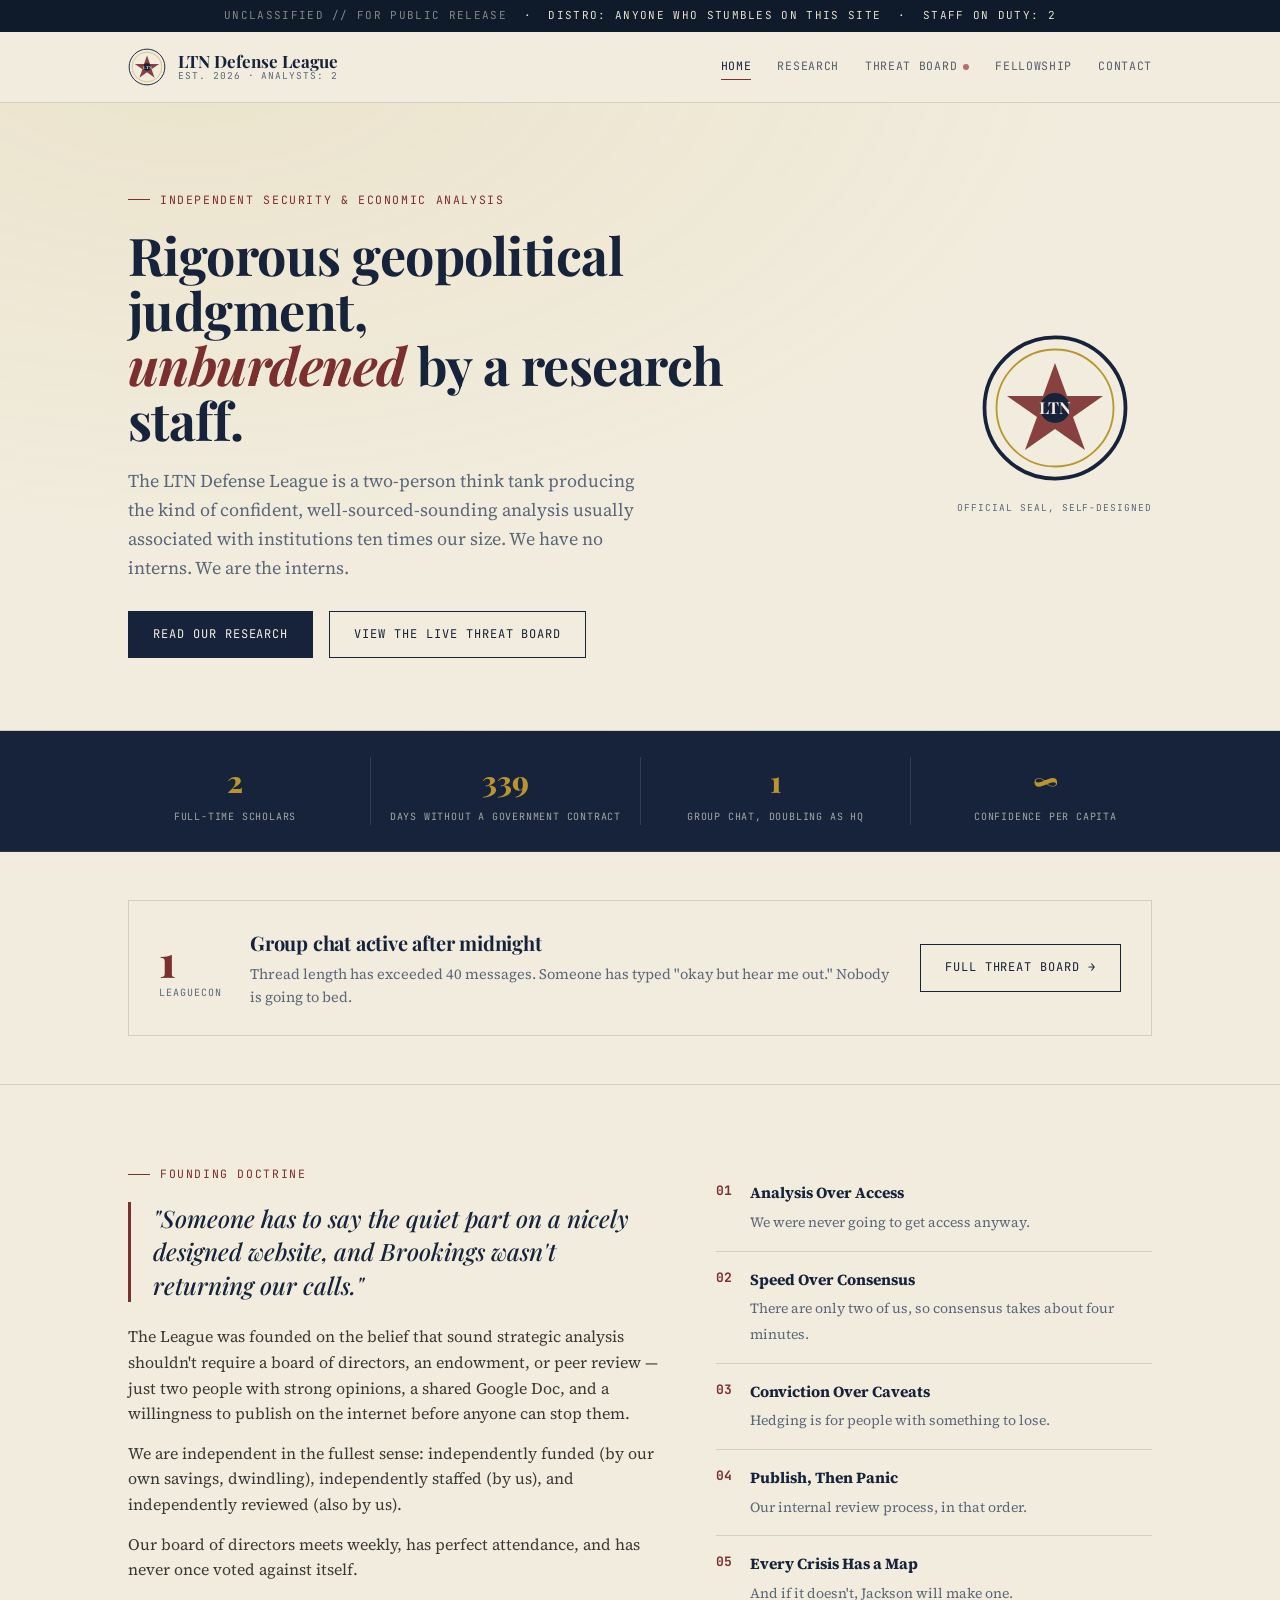
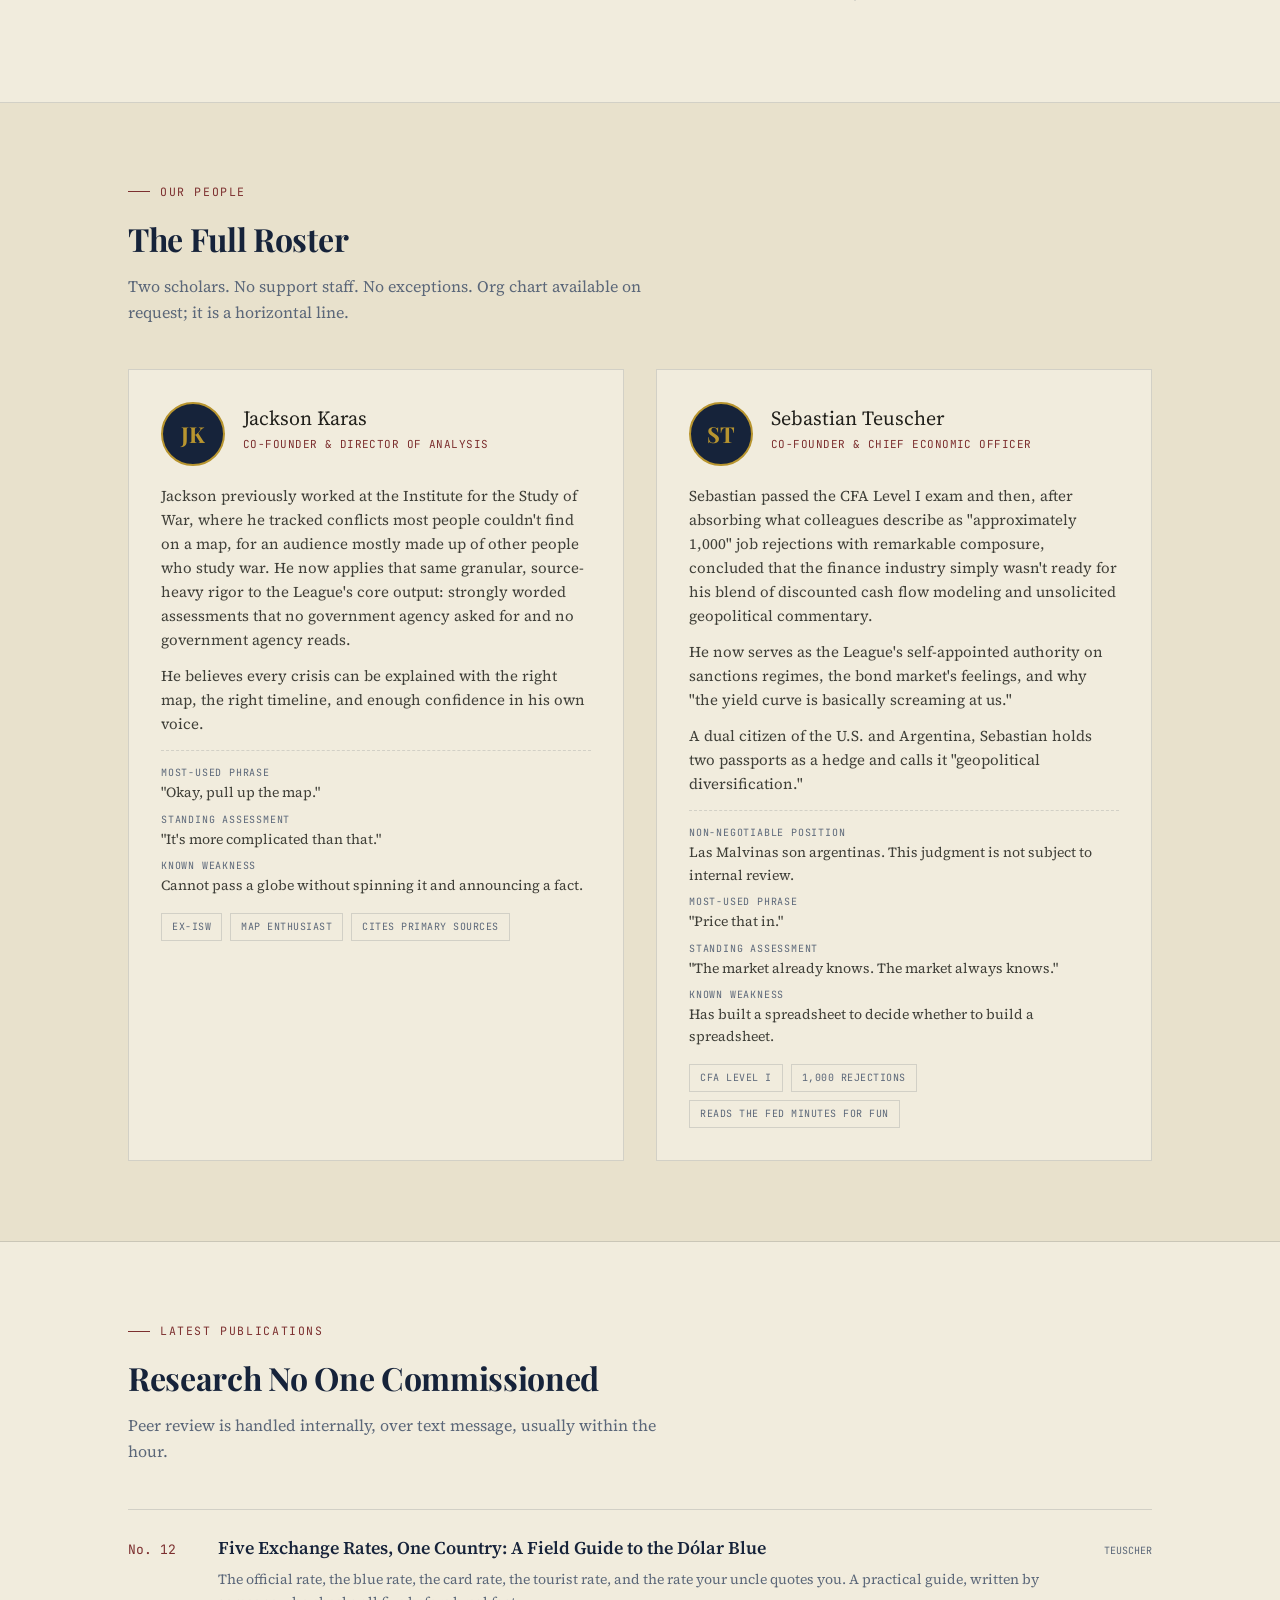
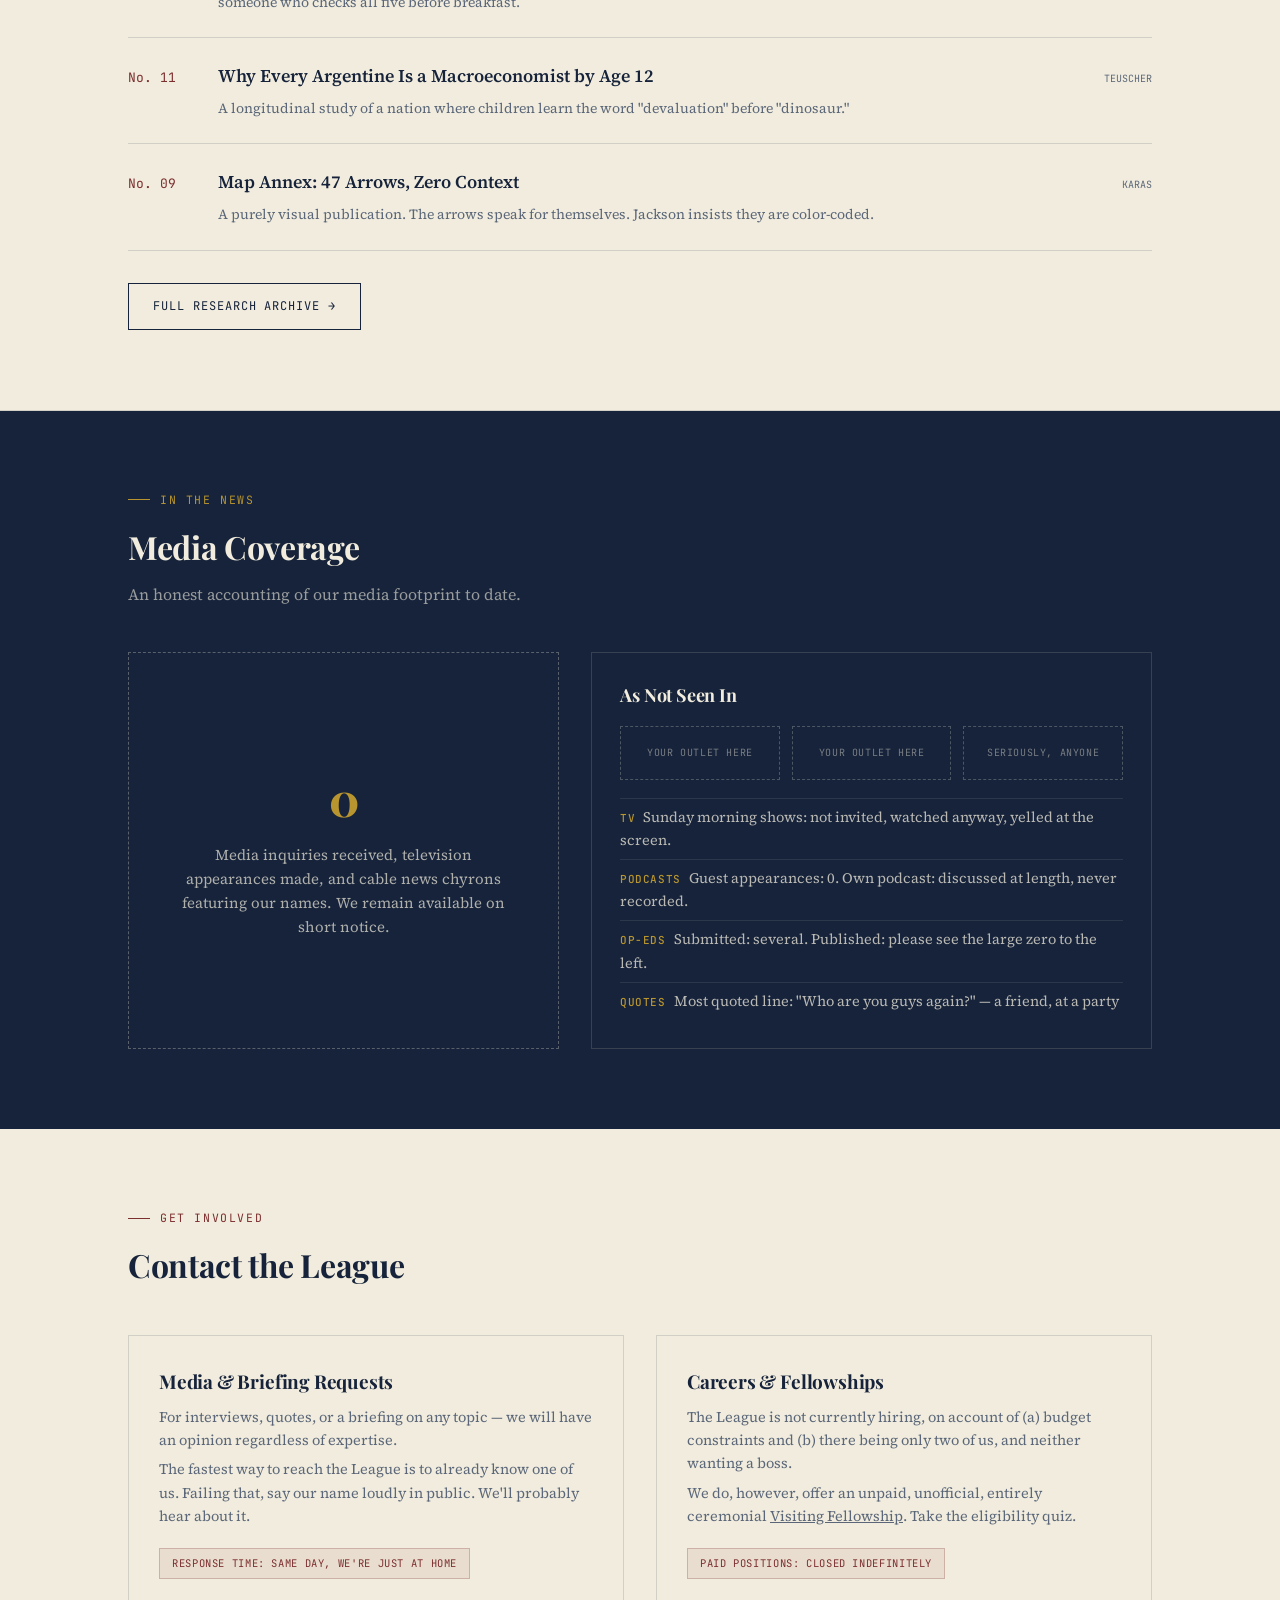
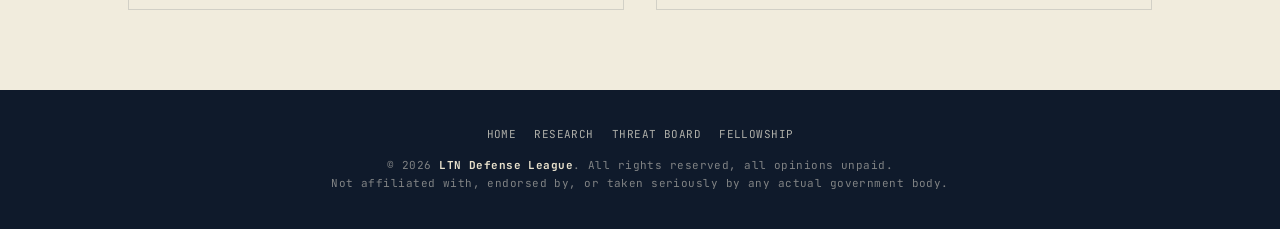
==== commit ad02b001: "Add files via upload" ====
--- a/index.html
+++ b/index.html
@@ -143,7 +143,9 @@
           </div>
           <p>Sebastian passed the CFA Level I exam and then, after absorbing what colleagues describe as "approximately 1,000" job rejections with remarkable composure, concluded that the finance industry simply wasn't ready for his blend of discounted cash flow modeling and unsolicited geopolitical commentary.</p>
           <p>He now serves as the League's self-appointed authority on sanctions regimes, the bond market's feelings, and why "the yield curve is basically screaming at us."</p>
+          <p>A dual citizen of the U.S. and Argentina, Sebastian holds two passports as a hedge and calls it "geopolitical diversification."</p>
           <dl class="fieldnotes">
+            <dt>Non-negotiable position</dt><dd>Las Malvinas son argentinas. This judgment is not subject to internal review.</dd>
             <dt>Most-used phrase</dt><dd>"Price that in."</dd>
             <dt>Standing assessment</dt><dd>"The market already knows. The market always knows."</dd>
             <dt>Known weakness</dt><dd>Has built a spreadsheet to decide whether to build a spreadsheet.</dd>
@@ -167,10 +169,18 @@
       </div>
       <div class="pub-list">
         <div class="pub">
-          <div class="pnum">No. 10</div>
+          <div class="pnum">No. 12</div>
           <div>
-            <div class="ptitle">Deterrence Theory and the Unanswered LinkedIn Message</div>
-            <div class="pabs">When a recruiter leaves you on read, is it a signal, a bluff, or simply a Tuesday? A framework for credible commitment in the job market.</div>
+            <div class="ptitle">Five Exchange Rates, One Country: A Field Guide to the Dólar Blue</div>
+            <div class="pabs">The official rate, the blue rate, the card rate, the tourist rate, and the rate your uncle quotes you. A practical guide, written by someone who checks all five before breakfast.</div>
+          </div>
+          <div class="ptag">Teuscher</div>
+        </div>
+        <div class="pub">
+          <div class="pnum">No. 11</div>
+          <div>
+            <div class="ptitle">Why Every Argentine Is a Macroeconomist by Age 12</div>
+            <div class="pabs">A longitudinal study of a nation where children learn the word "devaluation" before "dinosaur."</div>
           </div>
           <div class="ptag">Teuscher</div>
         </div>
@@ -181,14 +191,6 @@
             <div class="pabs">A purely visual publication. The arrows speak for themselves. Jackson insists they are color-coded.</div>
           </div>
           <div class="ptag">Karas</div>
-        </div>
-        <div class="pub">
-          <div class="pnum">No. 08</div>
-          <div>
-            <div class="ptitle">Toward Two-Person Consensus: Lessons from Deciding Where to Eat</div>
-            <div class="pabs">Our most consequential negotiation to date. Talks broke down twice. Tacos were ultimately accepted as a face-saving compromise.</div>
-          </div>
-          <div class="ptag">Karas · Teuscher</div>
         </div>
       </div>
       <div class="section-foot"><a href="research.html" class="btn">Full Research Archive →</a></div>
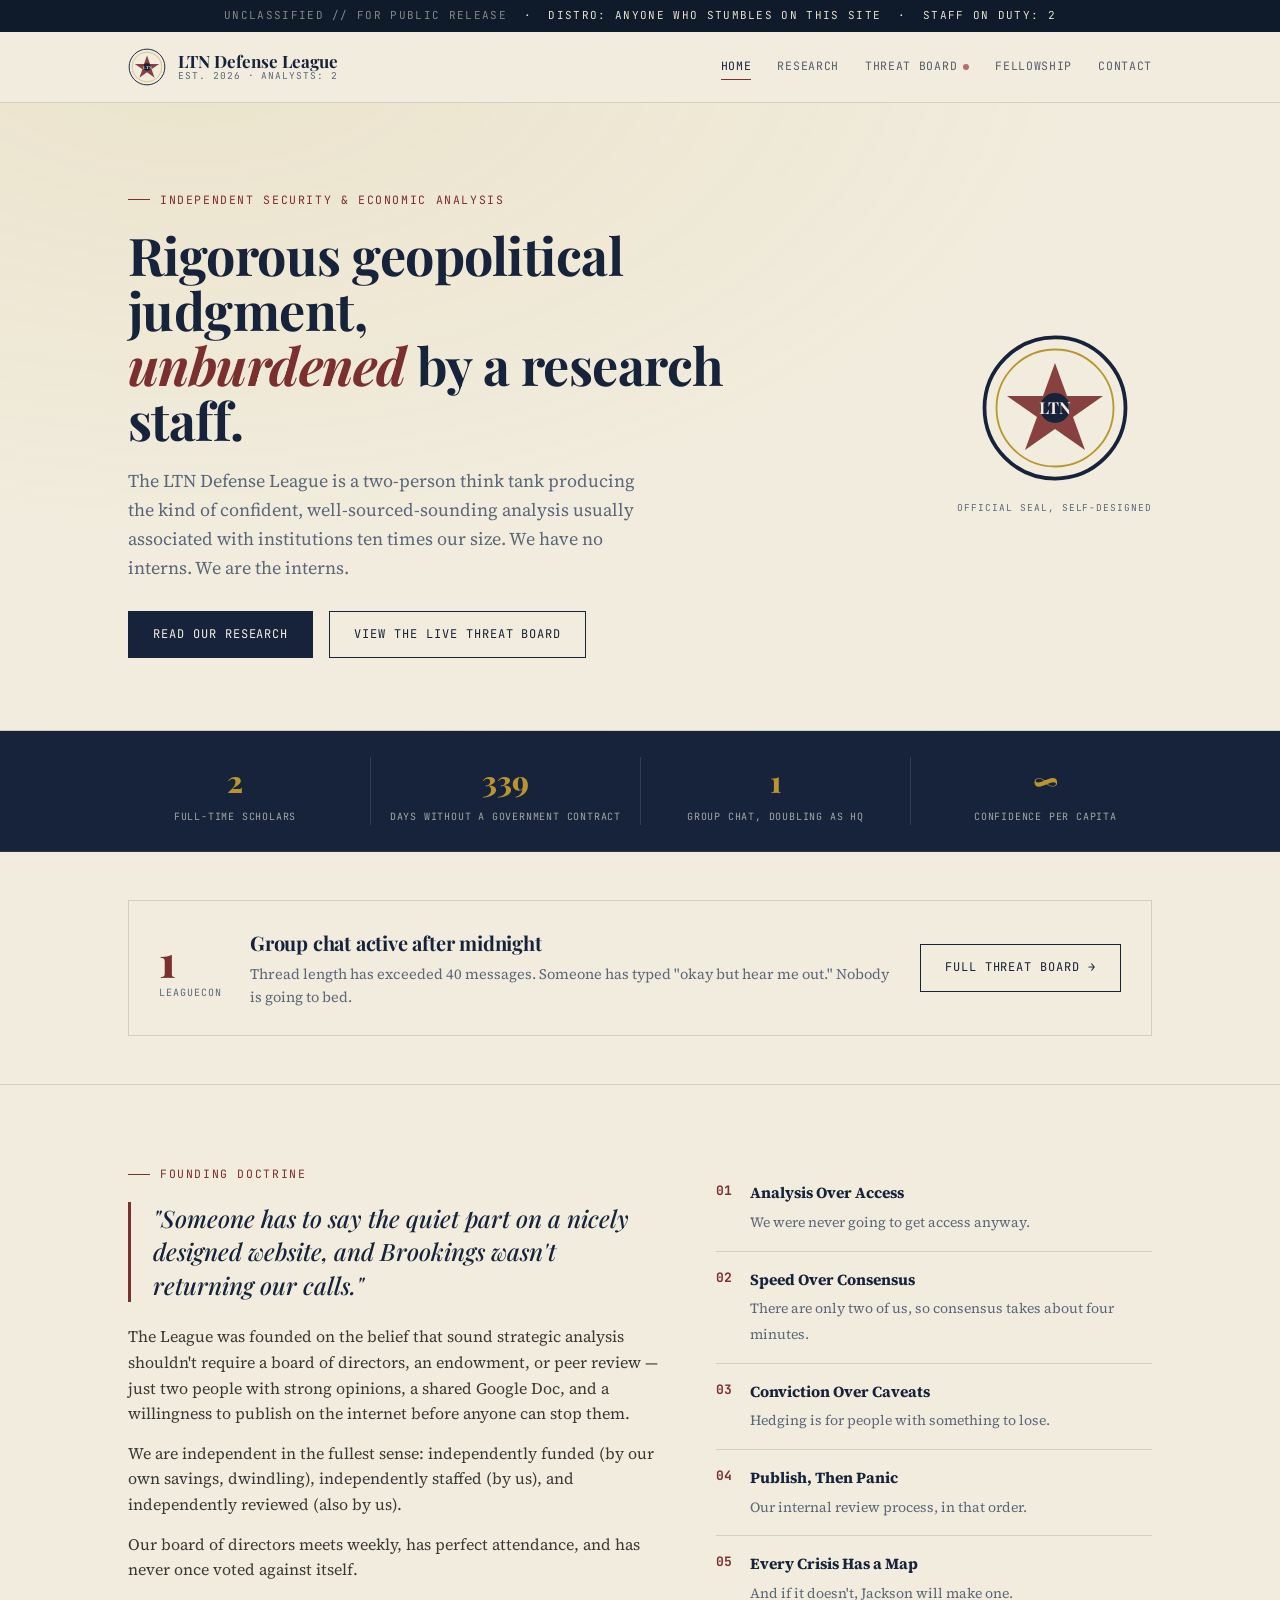
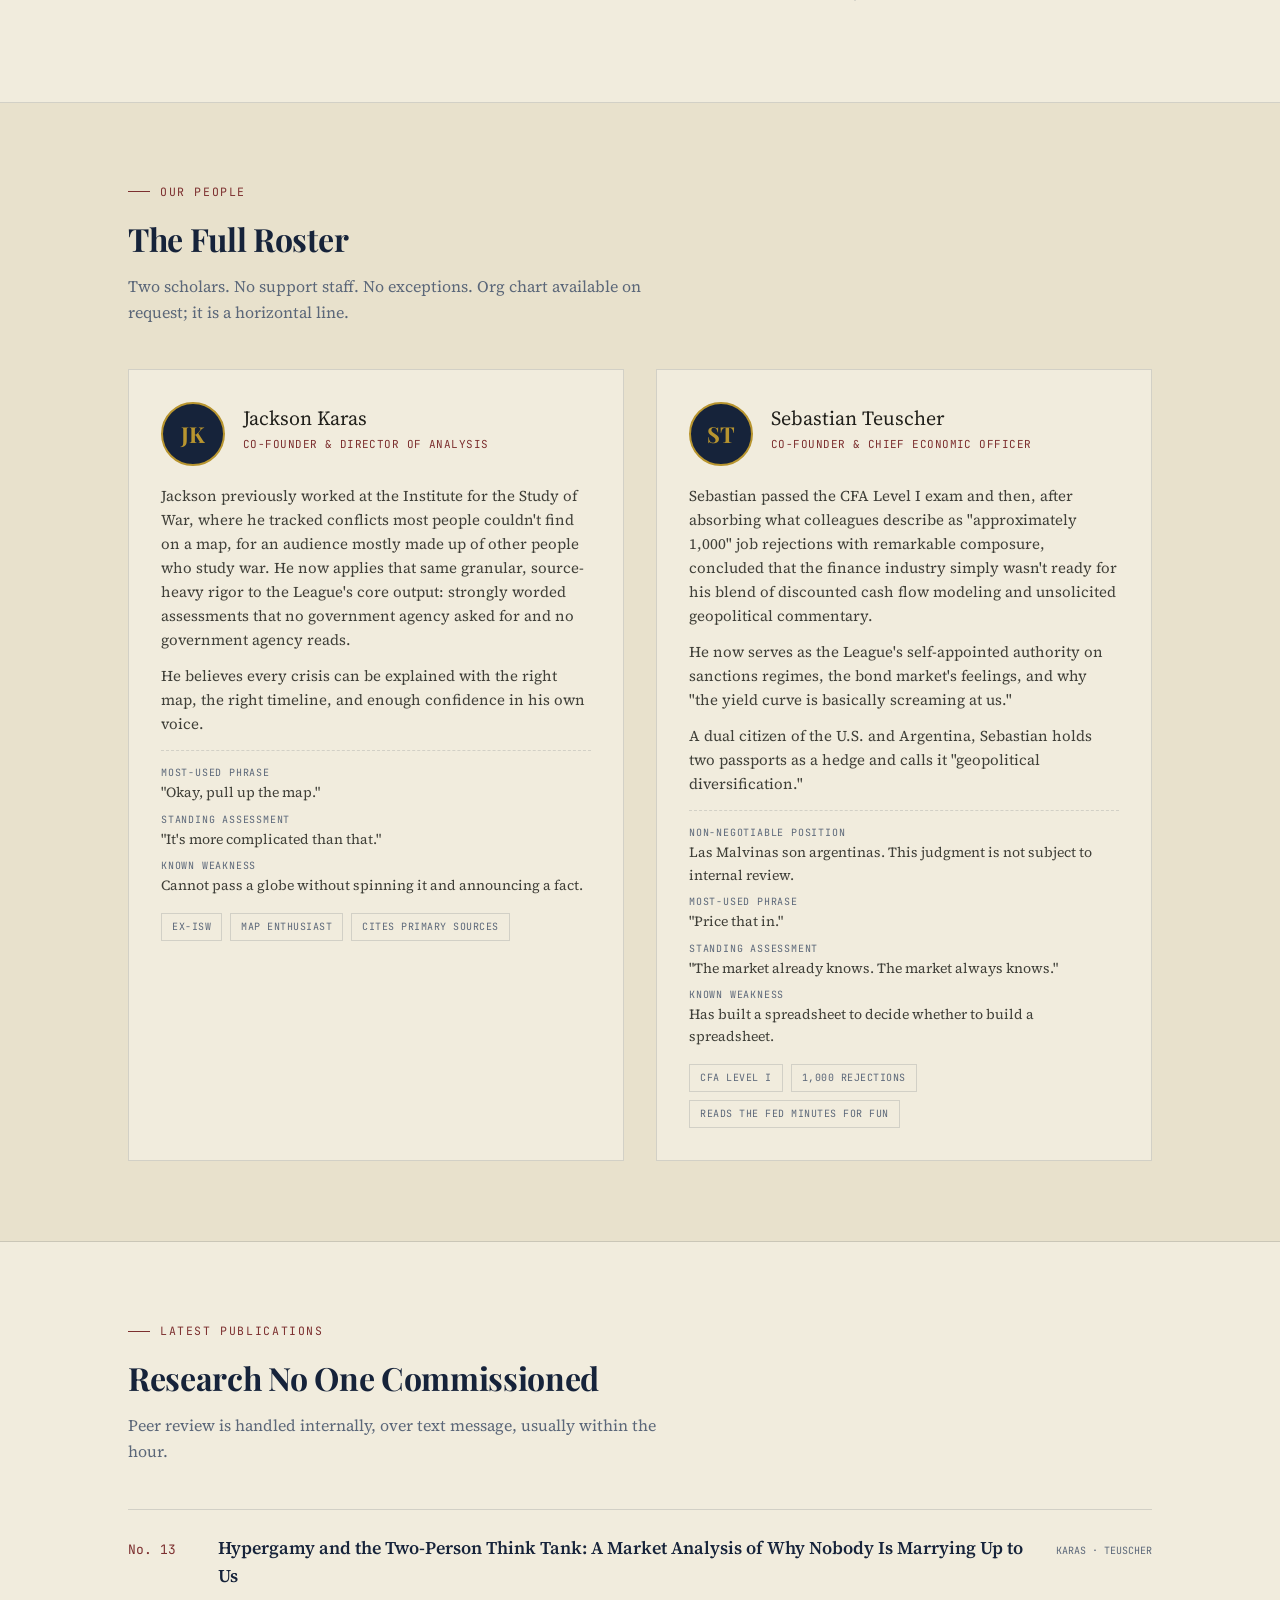
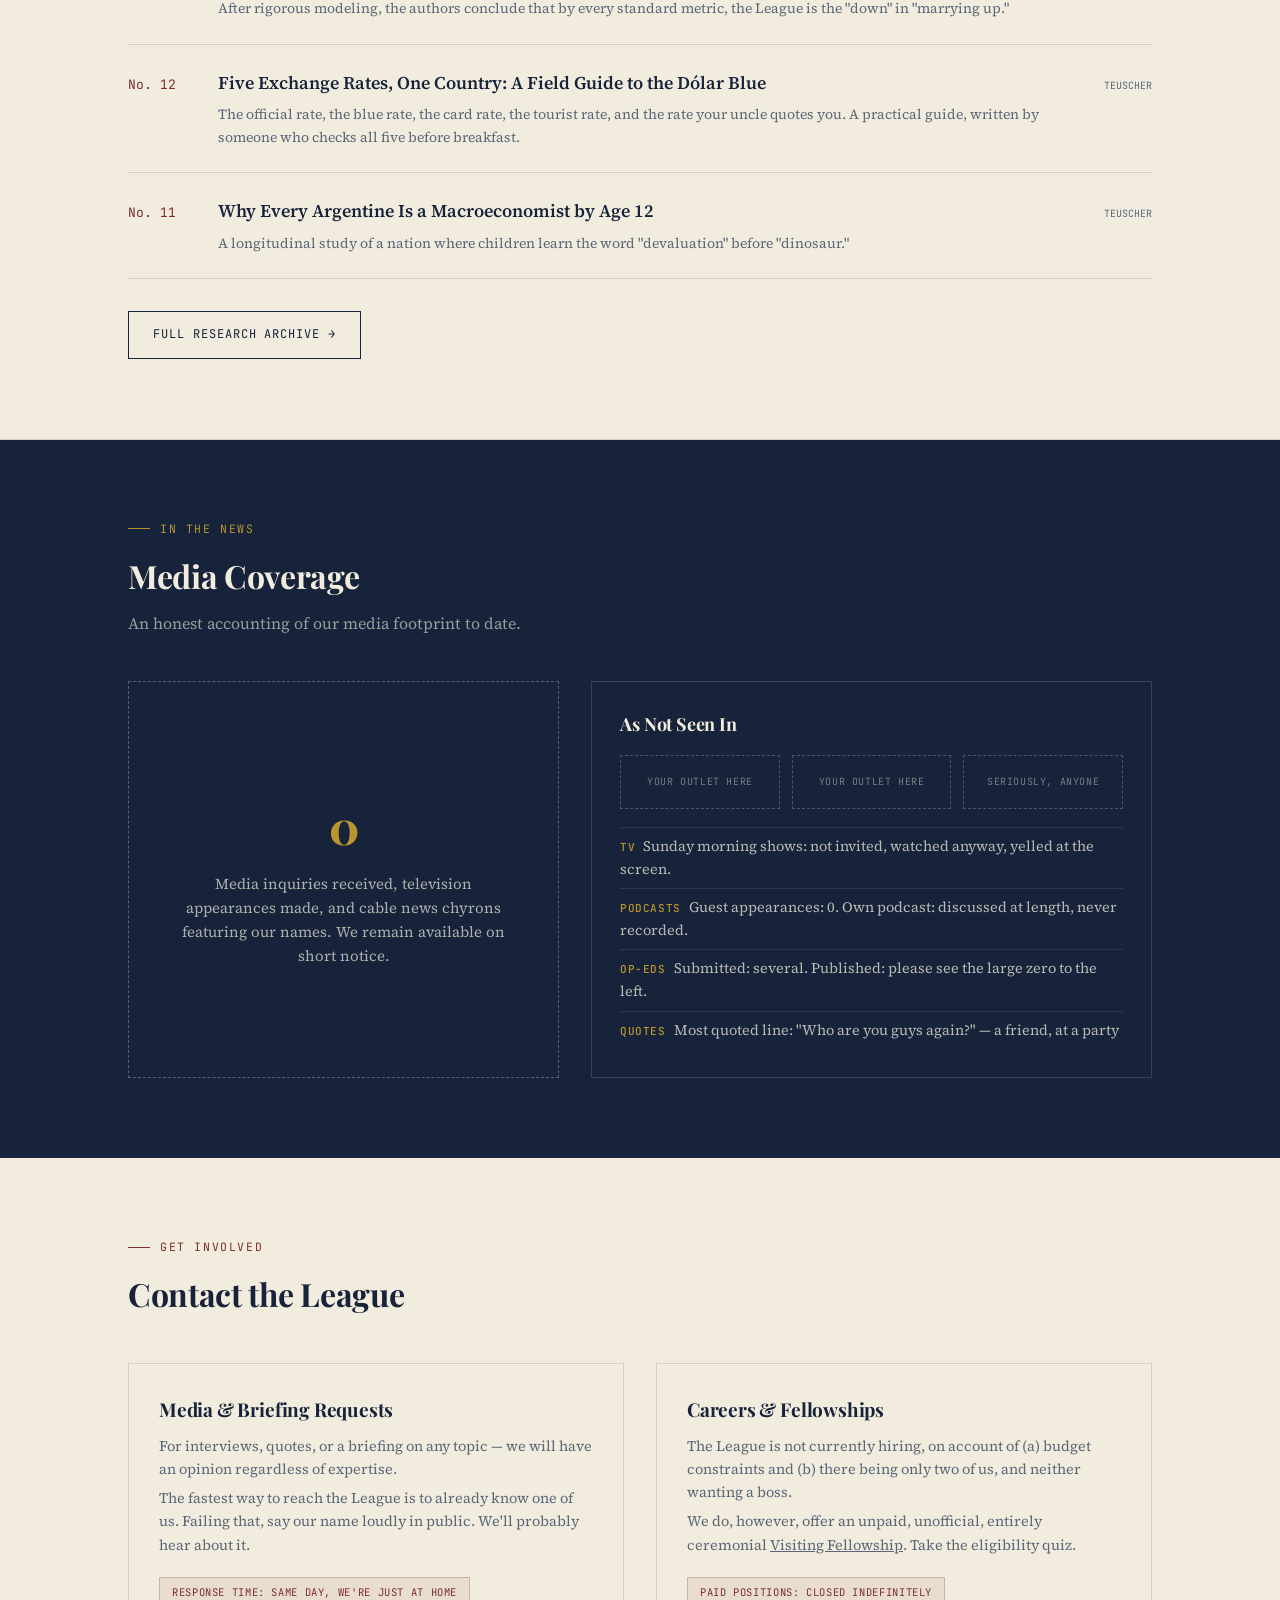
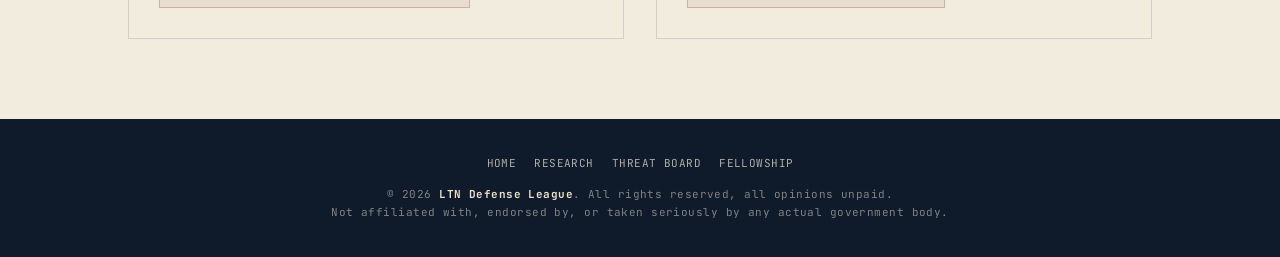
==== commit f10abdf2: "Add files via upload" ====
--- a/index.html
+++ b/index.html
@@ -169,6 +169,14 @@
       </div>
       <div class="pub-list">
         <div class="pub">
+          <div class="pnum">No. 13</div>
+          <div>
+            <div class="ptitle">Hypergamy and the Two-Person Think Tank: A Market Analysis of Why Nobody Is Marrying Up to Us</div>
+            <div class="pabs">After rigorous modeling, the authors conclude that by every standard metric, the League is the "down" in "marrying up."</div>
+          </div>
+          <div class="ptag">Karas · Teuscher</div>
+        </div>
+        <div class="pub">
           <div class="pnum">No. 12</div>
           <div>
             <div class="ptitle">Five Exchange Rates, One Country: A Field Guide to the Dólar Blue</div>
@@ -183,14 +191,6 @@
             <div class="pabs">A longitudinal study of a nation where children learn the word "devaluation" before "dinosaur."</div>
           </div>
           <div class="ptag">Teuscher</div>
-        </div>
-        <div class="pub">
-          <div class="pnum">No. 09</div>
-          <div>
-            <div class="ptitle">Map Annex: 47 Arrows, Zero Context</div>
-            <div class="pabs">A purely visual publication. The arrows speak for themselves. Jackson insists they are color-coded.</div>
-          </div>
-          <div class="ptag">Karas</div>
         </div>
       </div>
       <div class="section-foot"><a href="research.html" class="btn">Full Research Archive →</a></div>
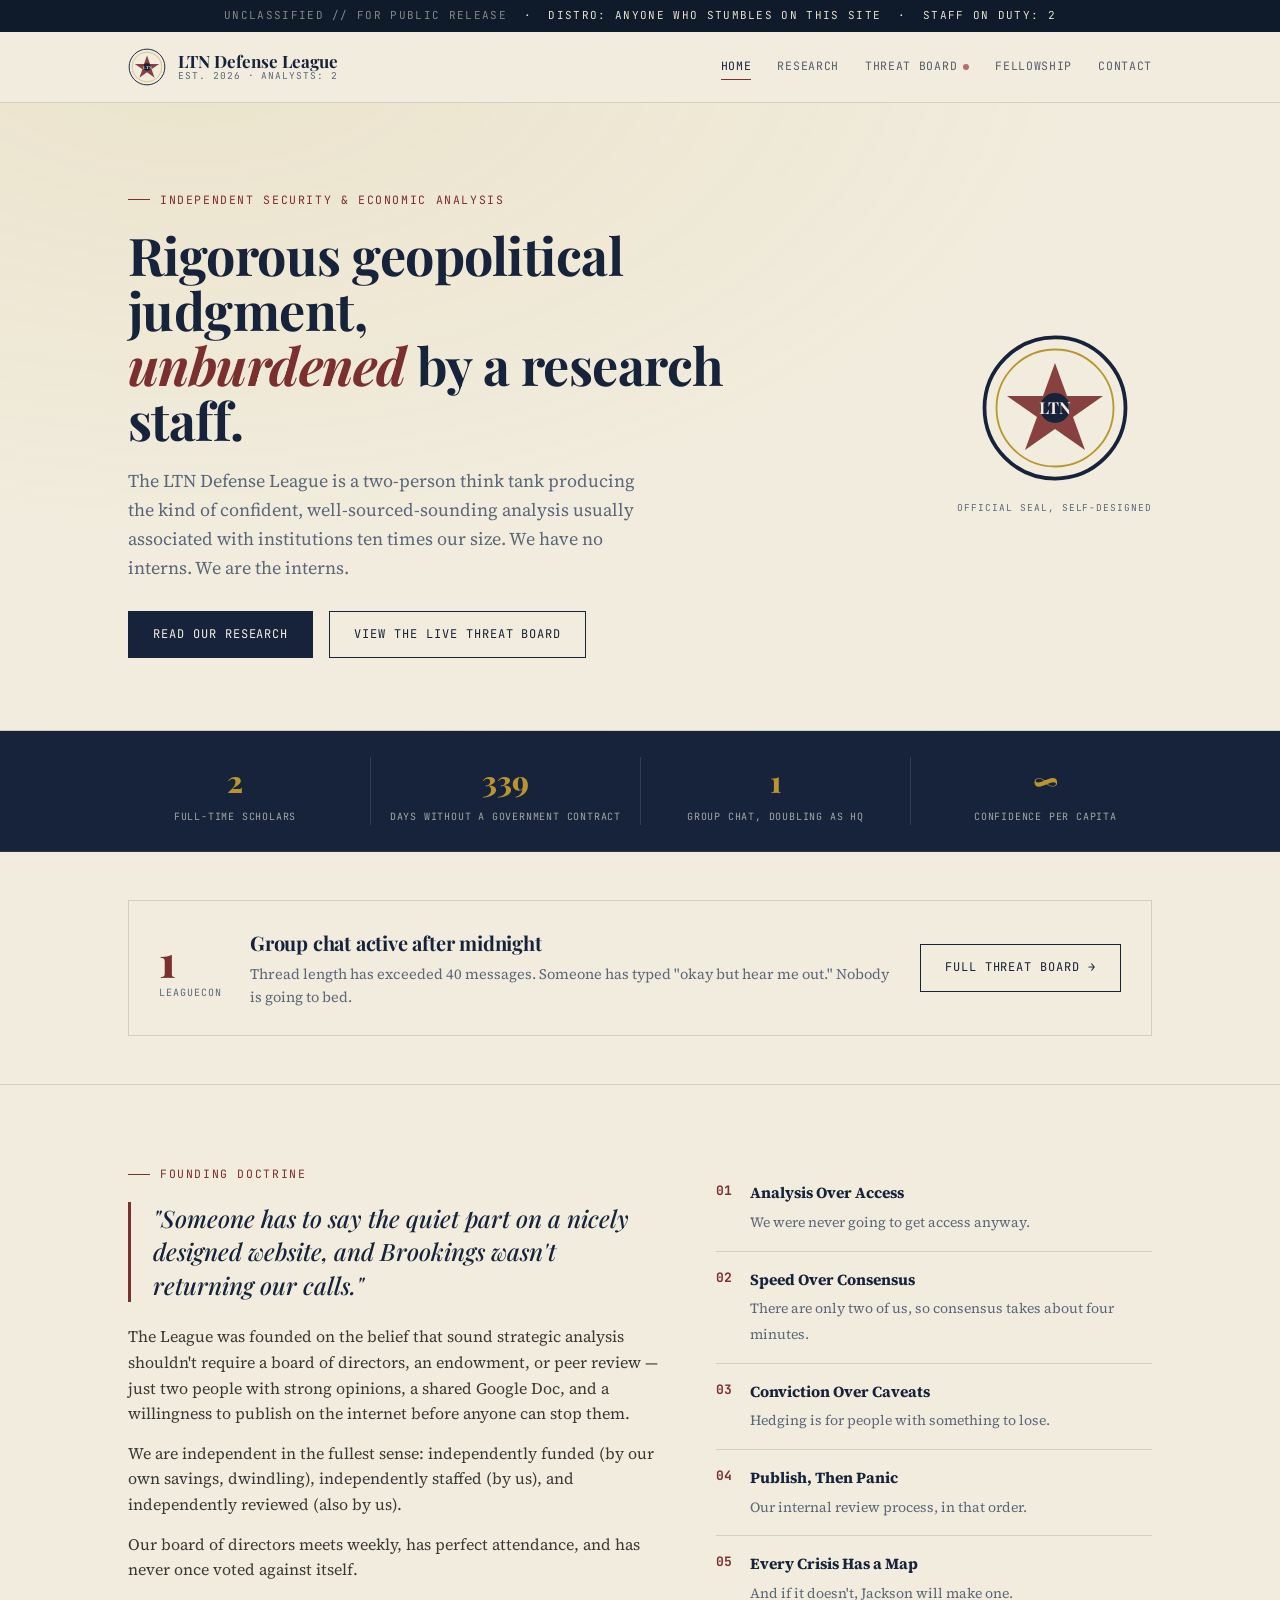
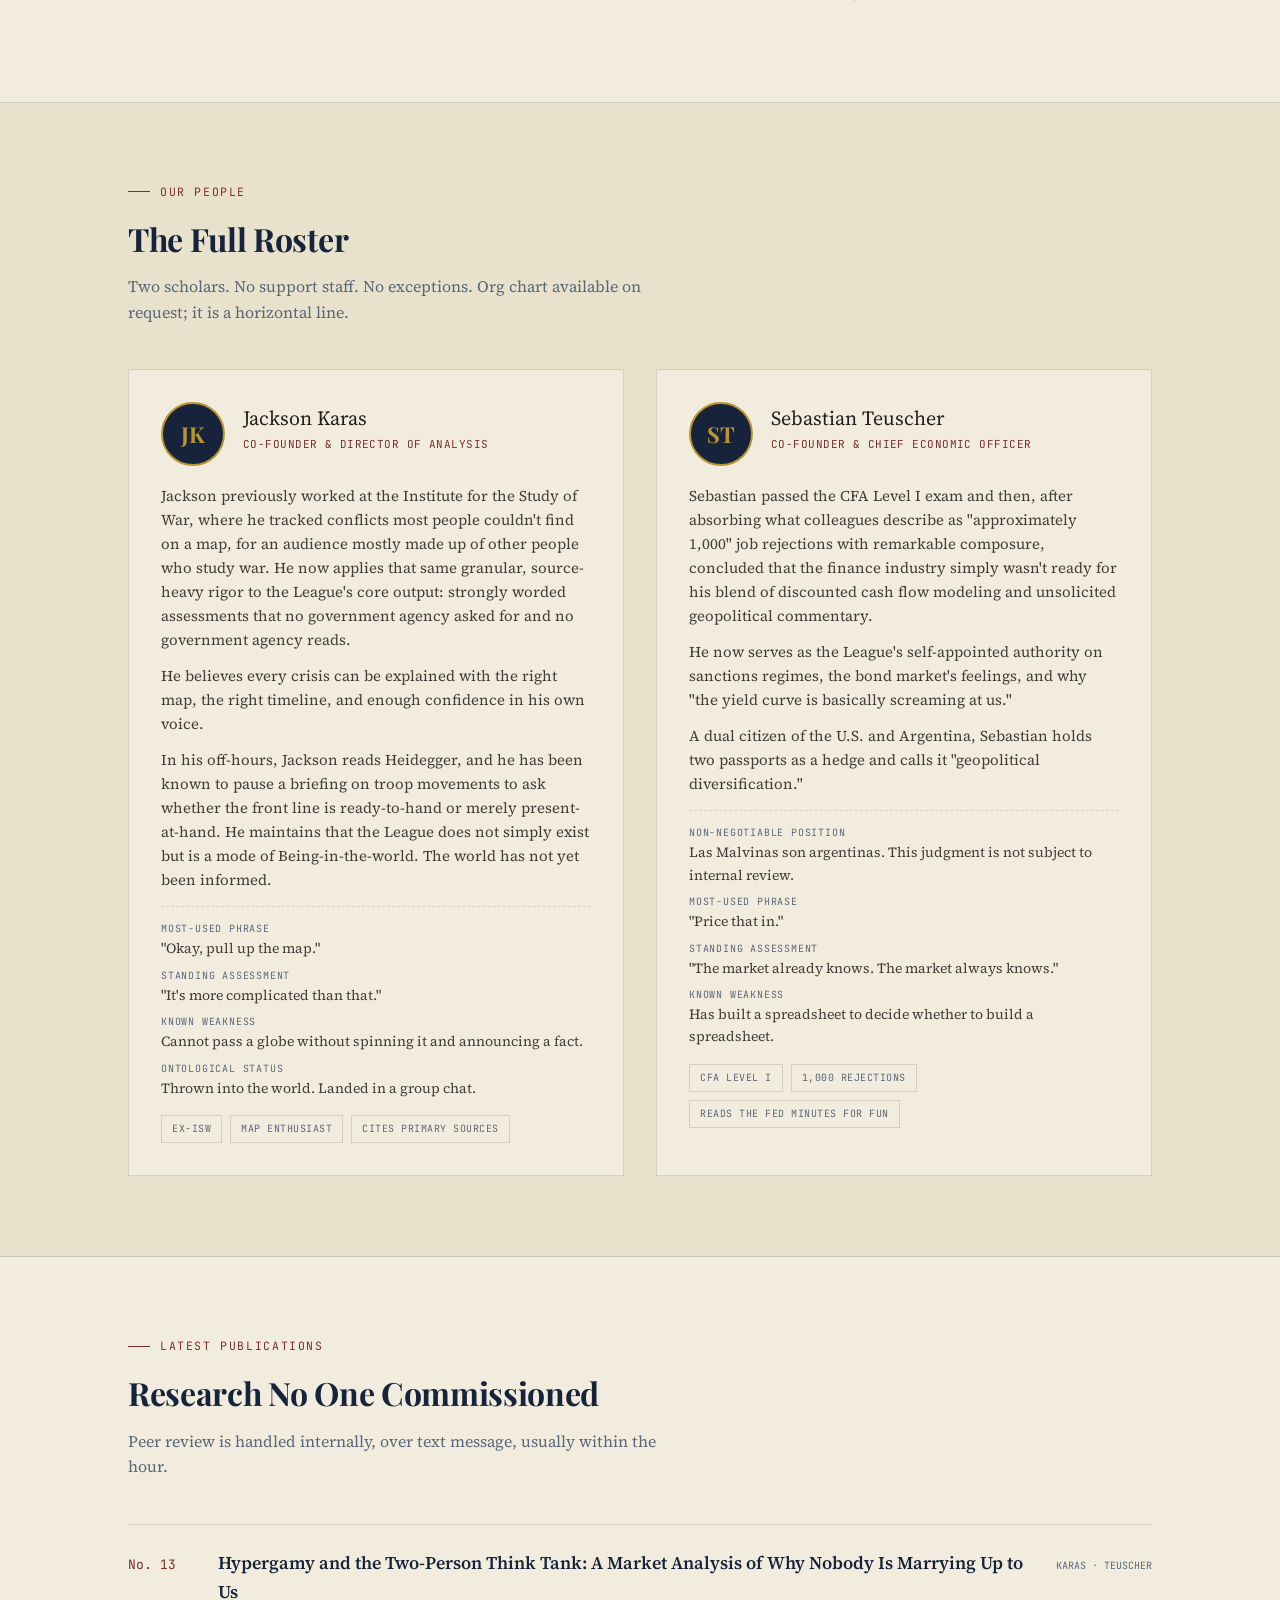
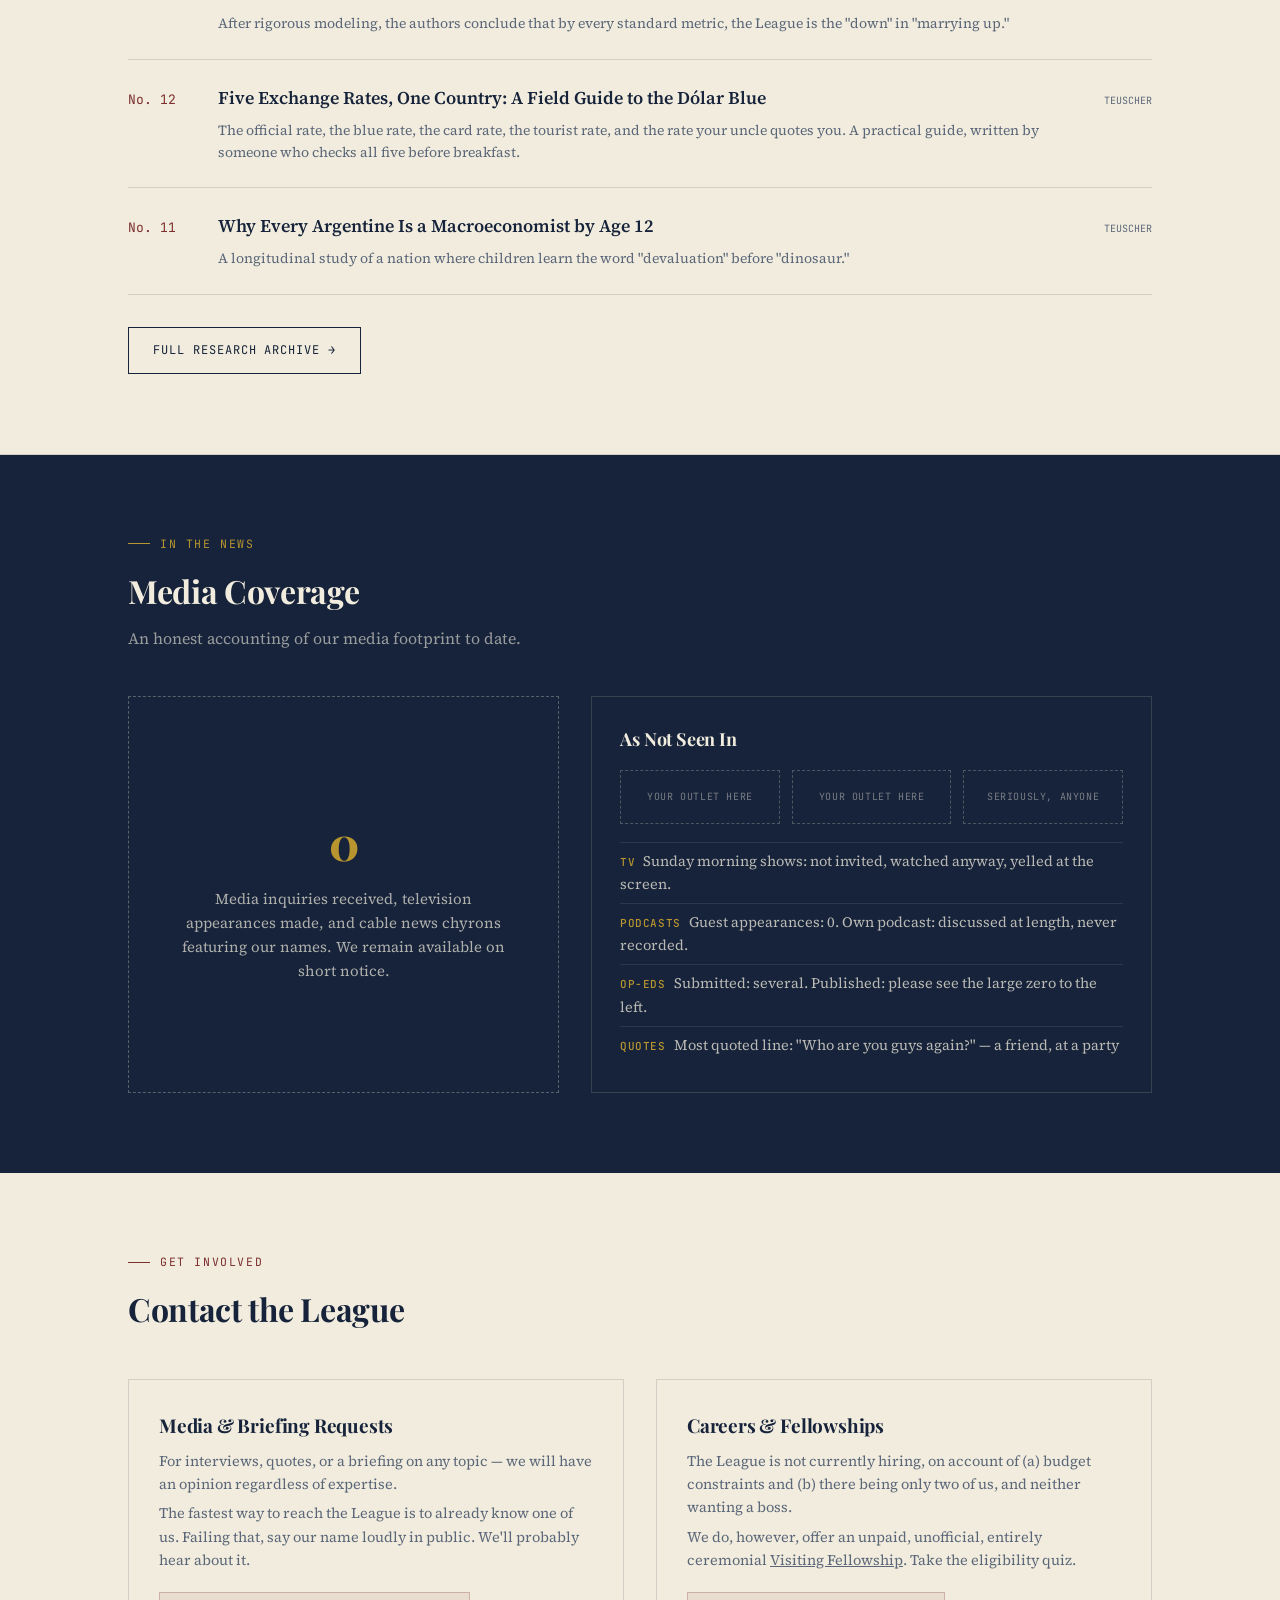
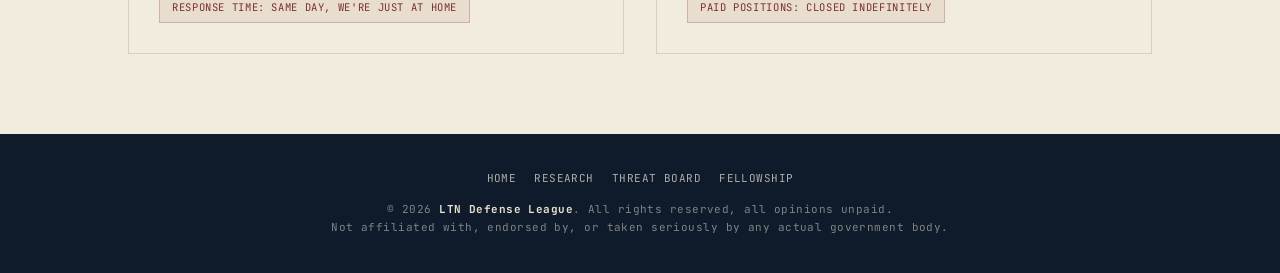
==== commit 49c8757b: "Add files via upload" ====
--- a/index.html
+++ b/index.html
@@ -122,10 +122,12 @@
           </div>
           <p>Jackson previously worked at the Institute for the Study of War, where he tracked conflicts most people couldn't find on a map, for an audience mostly made up of other people who study war. He now applies that same granular, source-heavy rigor to the League's core output: strongly worded assessments that no government agency asked for and no government agency reads.</p>
           <p>He believes every crisis can be explained with the right map, the right timeline, and enough confidence in his own voice.</p>
+          <p>In his off-hours, Jackson reads Heidegger, and he has been known to pause a briefing on troop movements to ask whether the front line is ready-to-hand or merely present-at-hand. He maintains that the League does not simply exist but is a mode of Being-in-the-world. The world has not yet been informed.</p>
           <dl class="fieldnotes">
             <dt>Most-used phrase</dt><dd>"Okay, pull up the map."</dd>
             <dt>Standing assessment</dt><dd>"It's more complicated than that."</dd>
             <dt>Known weakness</dt><dd>Cannot pass a globe without spinning it and announcing a fact.</dd>
+            <dt>Ontological status</dt><dd>Thrown into the world. Landed in a group chat.</dd>
           </dl>
           <div class="cred-row">
             <span class="cred">Ex-ISW</span>
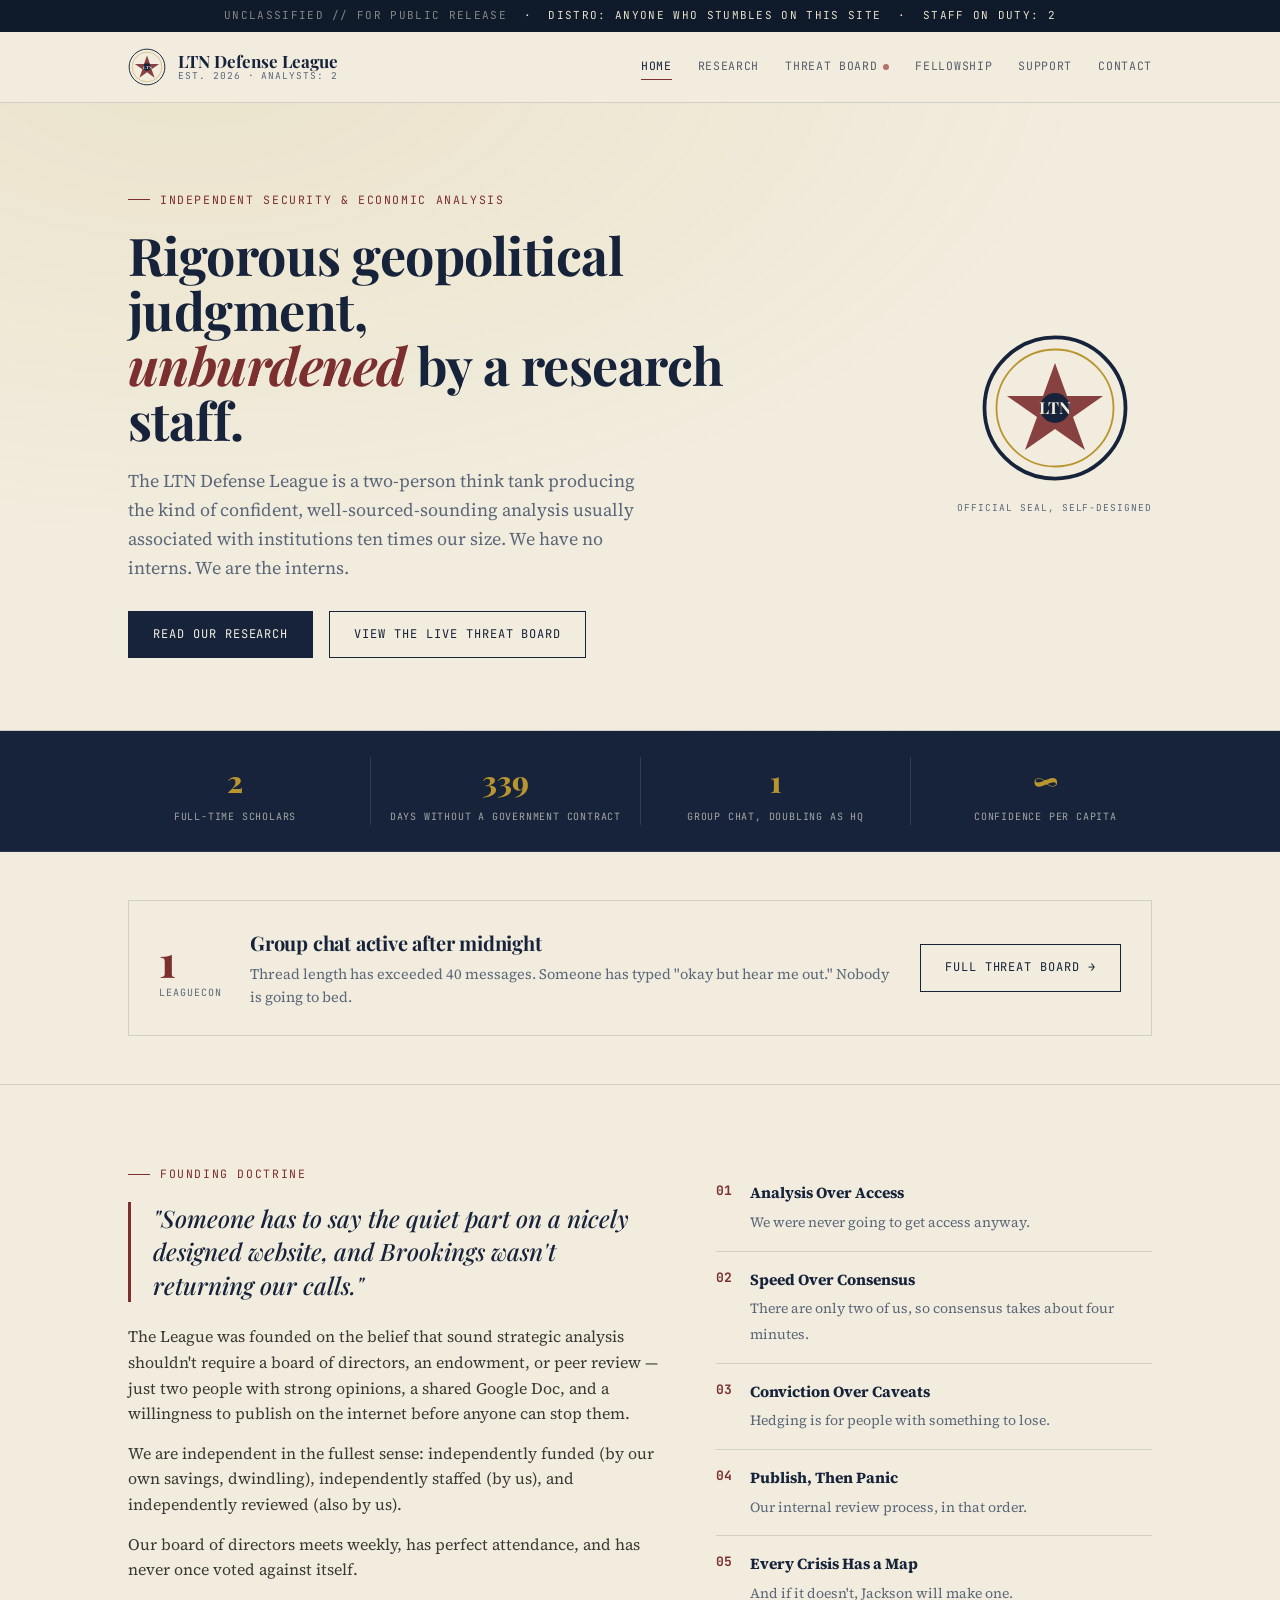
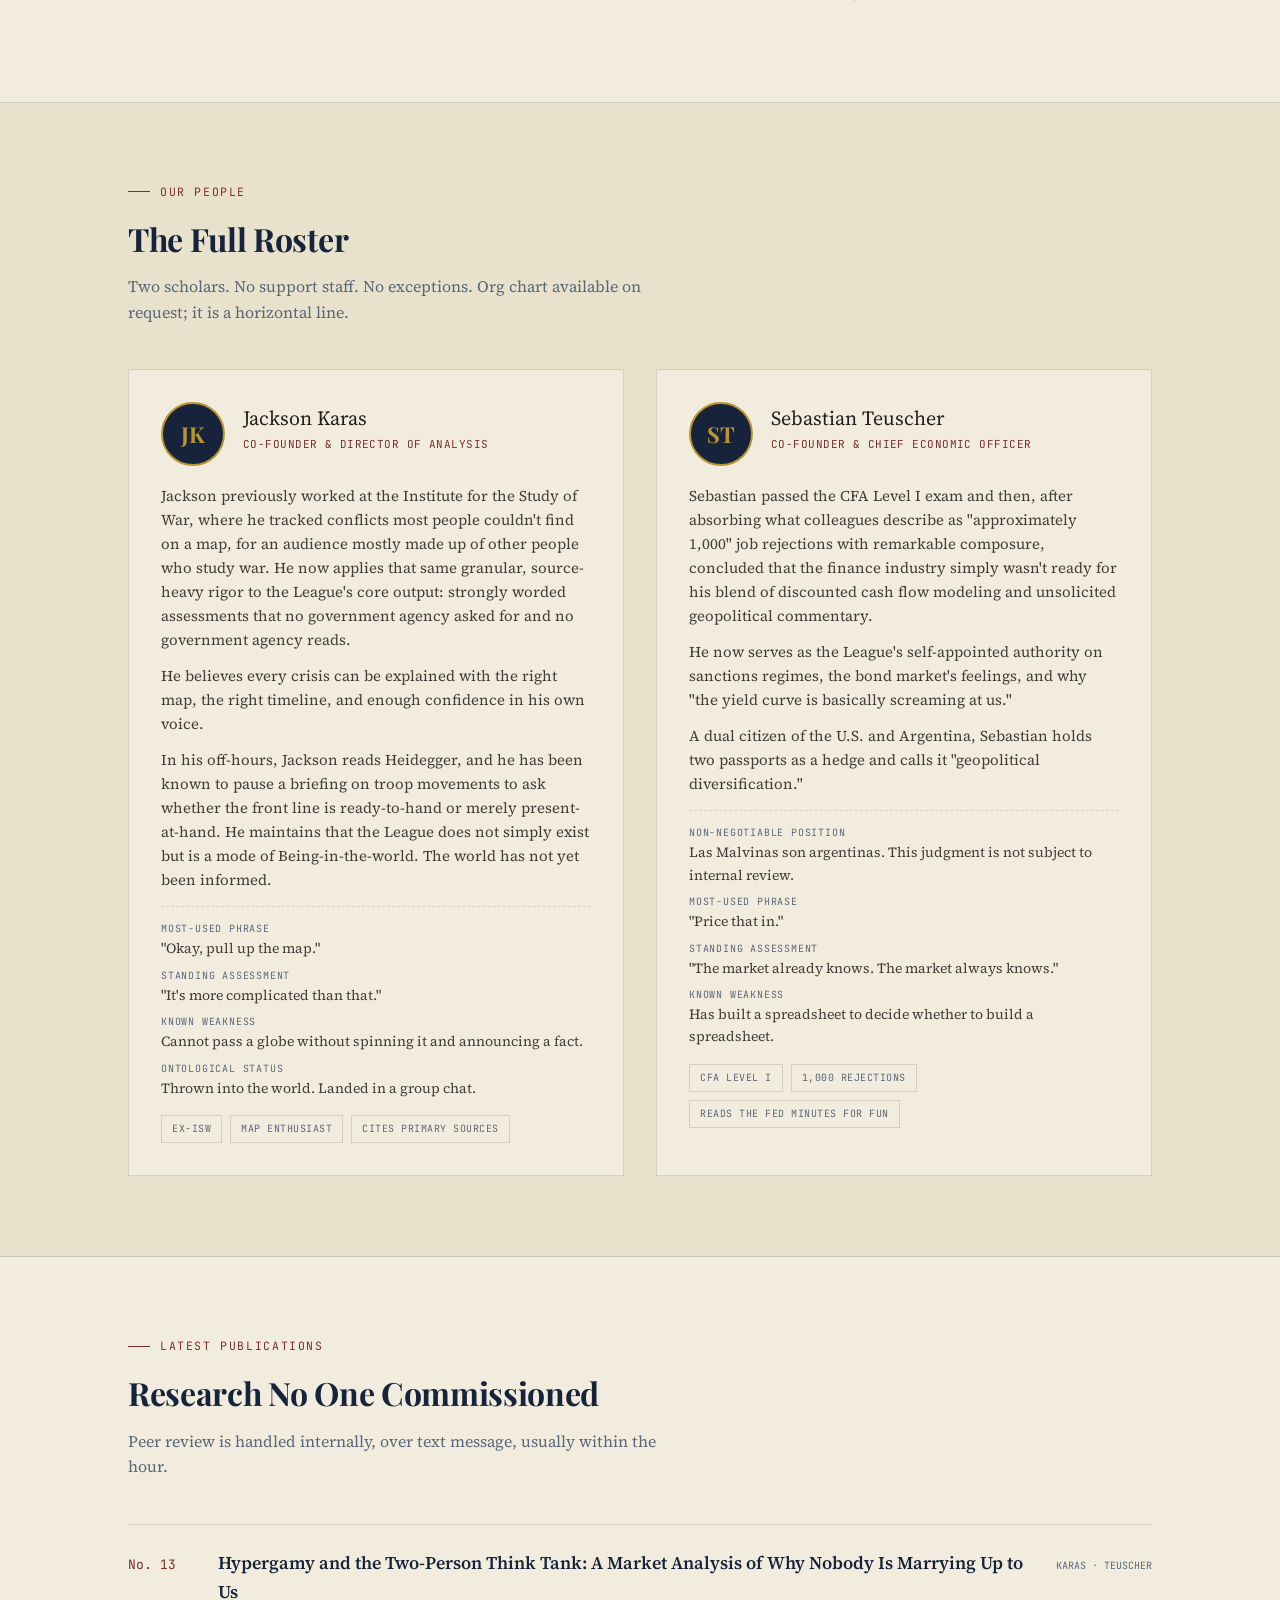
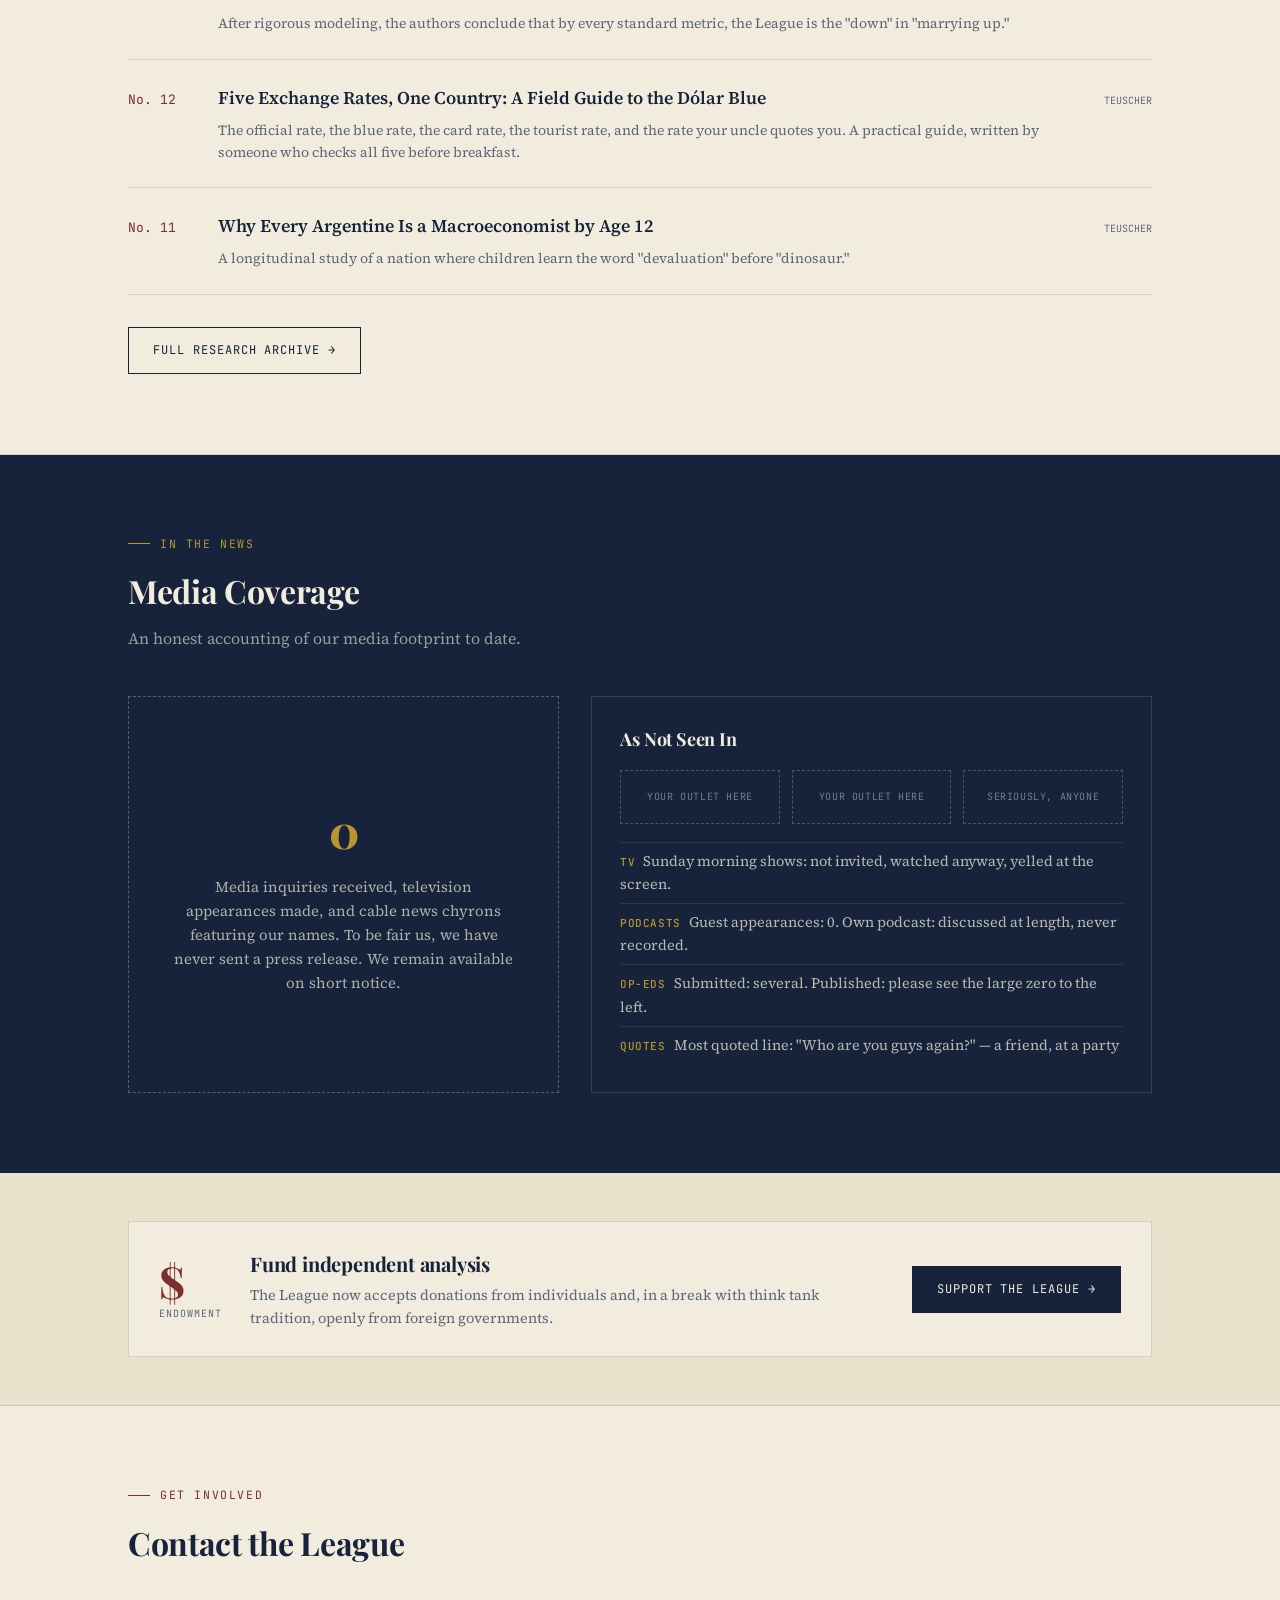
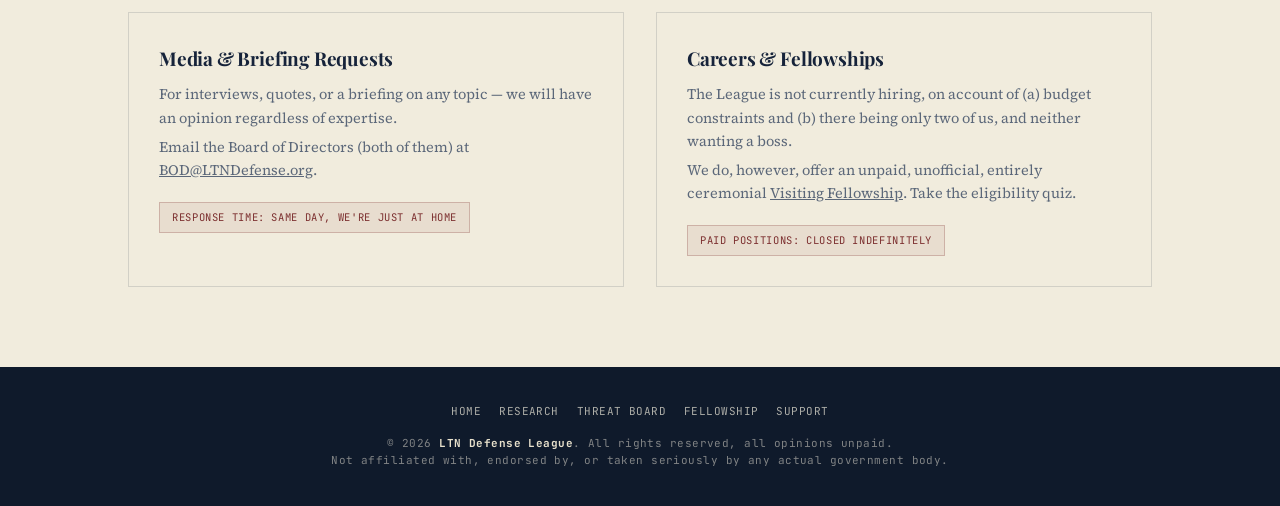
==== commit 0769348d: "Add files via upload" ====
--- a/index.html
+++ b/index.html
@@ -34,6 +34,7 @@
         <a href="research.html">Research</a>
         <a href="threat-board.html" class="live">Threat Board</a>
         <a href="fellowship.html">Fellowship</a>
+        <a href="support.html">Support</a>
         <a href="index.html#contact">Contact</a>
       </nav>
     </div>
@@ -209,7 +210,7 @@
       <div class="press-grid">
         <div class="press-box">
           <div class="big">0</div>
-          <p>Media inquiries received, television appearances made, and cable news chyrons featuring our names. We remain available on short notice.</p>
+          <p>Media inquiries received, television appearances made, and cable news chyrons featuring our names. To be fair us, we have never sent a press release. We remain available on short notice.</p>
         </div>
         <div class="asnot">
           <h3>As Not Seen In</h3>
@@ -229,6 +230,19 @@
     </div>
   </section>
 
+  <section class="bordered alt" style="padding:48px 0;">
+    <div class="wrap">
+      <div class="teaser">
+        <div class="lvl">$<small>ENDOWMENT</small></div>
+        <div>
+          <h3>Fund independent analysis</h3>
+          <p>The League now accepts donations from individuals and, in a break with think tank tradition, openly from foreign governments.</p>
+        </div>
+        <a href="support.html" class="btn solid">Support the League →</a>
+      </div>
+    </div>
+  </section>
+
   <section class="contact" id="contact">
     <div class="wrap">
       <div class="section-head">
@@ -239,7 +253,7 @@
         <div class="contact-card">
           <h3>Media &amp; Briefing Requests</h3>
           <p>For interviews, quotes, or a briefing on any topic — we will have an opinion regardless of expertise.</p>
-          <p>The fastest way to reach the League is to already know one of us. Failing that, say our name loudly in public. We'll probably hear about it.</p>
+          <p>Email the Board of Directors (both of them) at <a href="mailto:BOD@LTNDefense.org">BOD@LTNDefense.org</a>.</p>
           <span class="status">Response time: same day, we're just at home</span>
         </div>
         <div class="contact-card">
@@ -259,6 +273,7 @@
         <a href="research.html">Research</a>
         <a href="threat-board.html">Threat Board</a>
         <a href="fellowship.html">Fellowship</a>
+      <a href="support.html">Support</a>
       </nav>
       &copy; 2026 <strong>LTN Defense League</strong>. All rights reserved, all opinions unpaid.<br>
       Not affiliated with, endorsed by, or taken seriously by any actual government body.
--- a/styles.css
+++ b/styles.css
@@ -327,3 +327,16 @@
 footer nav{display:flex; justify-content:center; flex-wrap:wrap; gap:18px; margin-bottom:14px; text-transform:uppercase;}
 footer nav a{text-decoration:none; color:rgba(241,236,221,0.7);}
 footer nav a:hover{color:var(--parchment);}
+
+/* Support page */
+.tiers{display:grid; grid-template-columns:repeat(4,1fr); gap:20px;}
+@media (max-width:900px){ .tiers{grid-template-columns:repeat(2,1fr);} }
+@media (max-width:560px){ .tiers{grid-template-columns:1fr;} }
+.tier{border:1px solid var(--rule); background:var(--parchment); padding:26px;}
+.tier.featured{background:var(--navy); border-color:var(--navy);}
+.tier.featured h3{color:var(--parchment);}
+.tier.featured p{color:rgba(241,236,221,0.7);}
+.tier-amt{font-family:'Playfair Display', serif; font-weight:800; font-size:34px; color:var(--brass); line-height:1.1; margin-bottom:8px;}
+.tier h3{font-size:18px; margin-bottom:8px;}
+.tier p{font-size:14.5px; color:var(--slate);}
+.fineprint{margin-top:28px; max-width:640px; font-size:13.5px; color:var(--slate); border-top:1px solid var(--rule); padding-top:16px;}
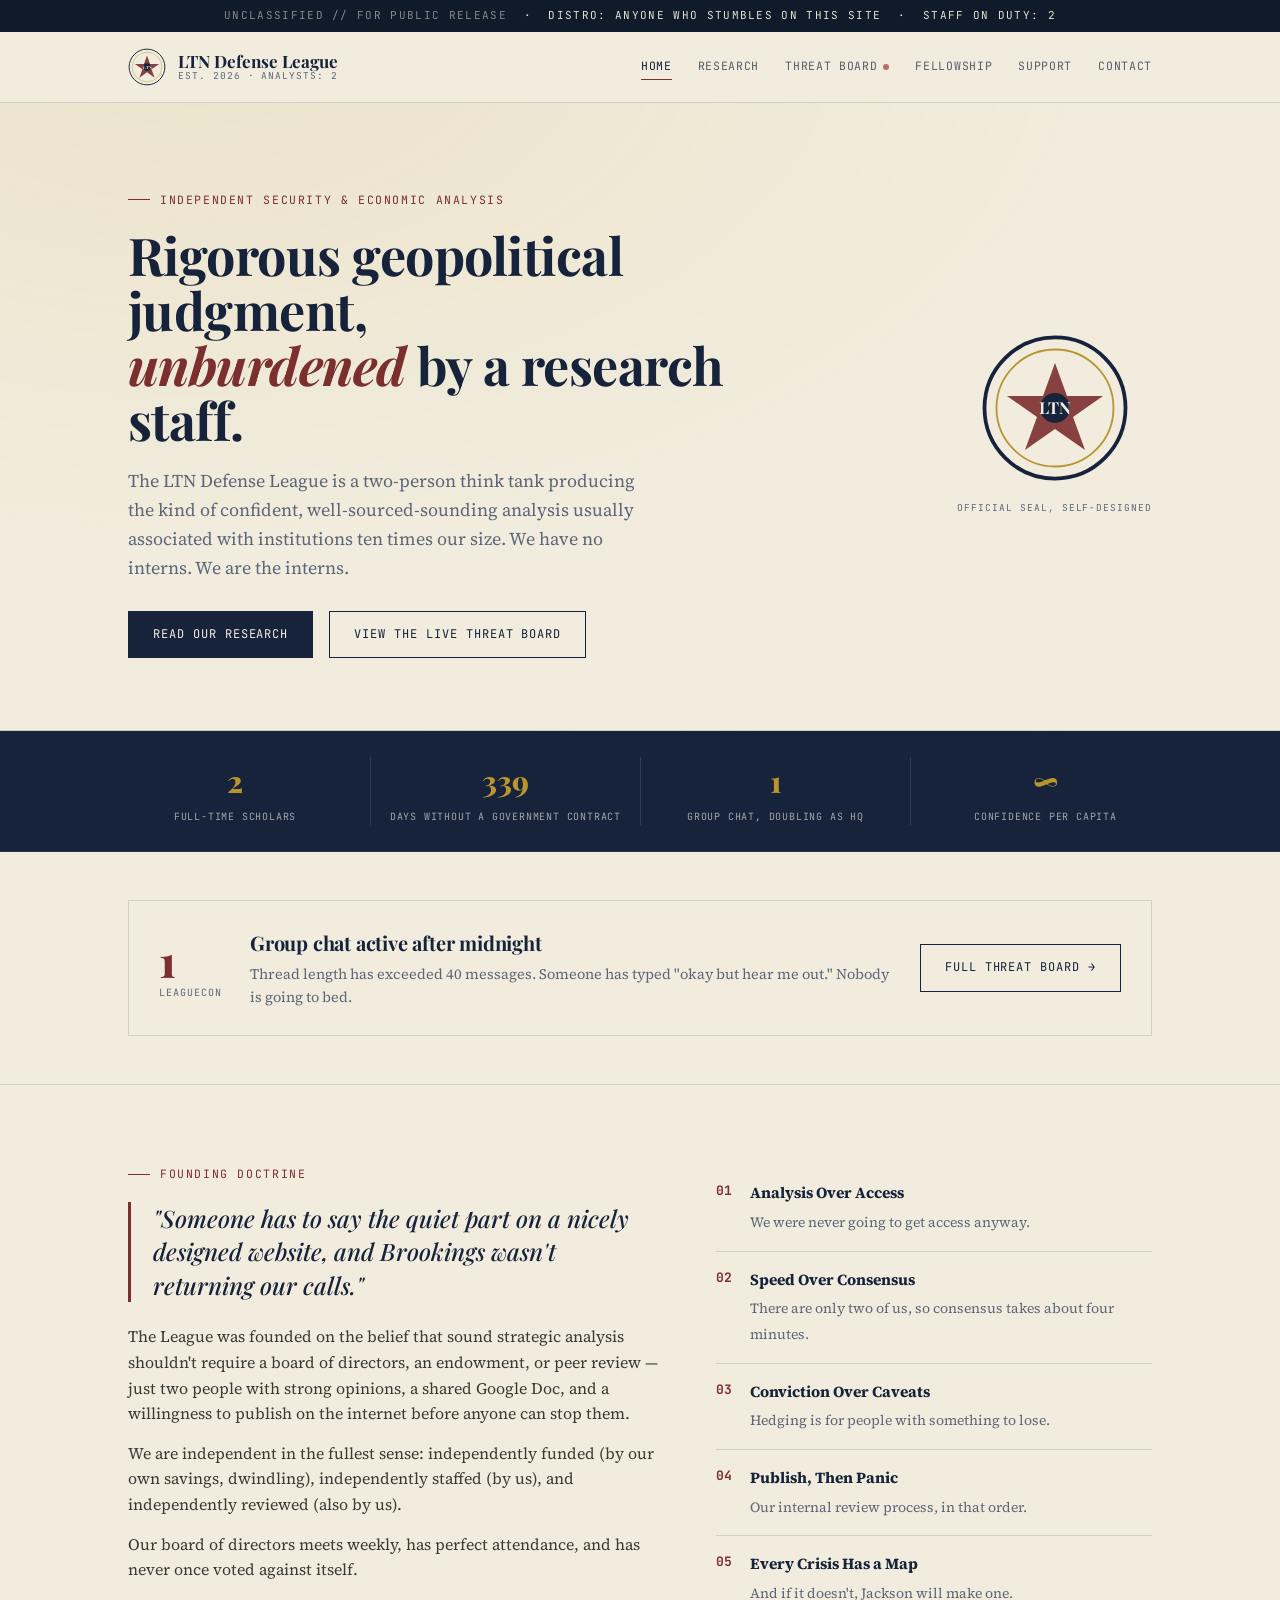
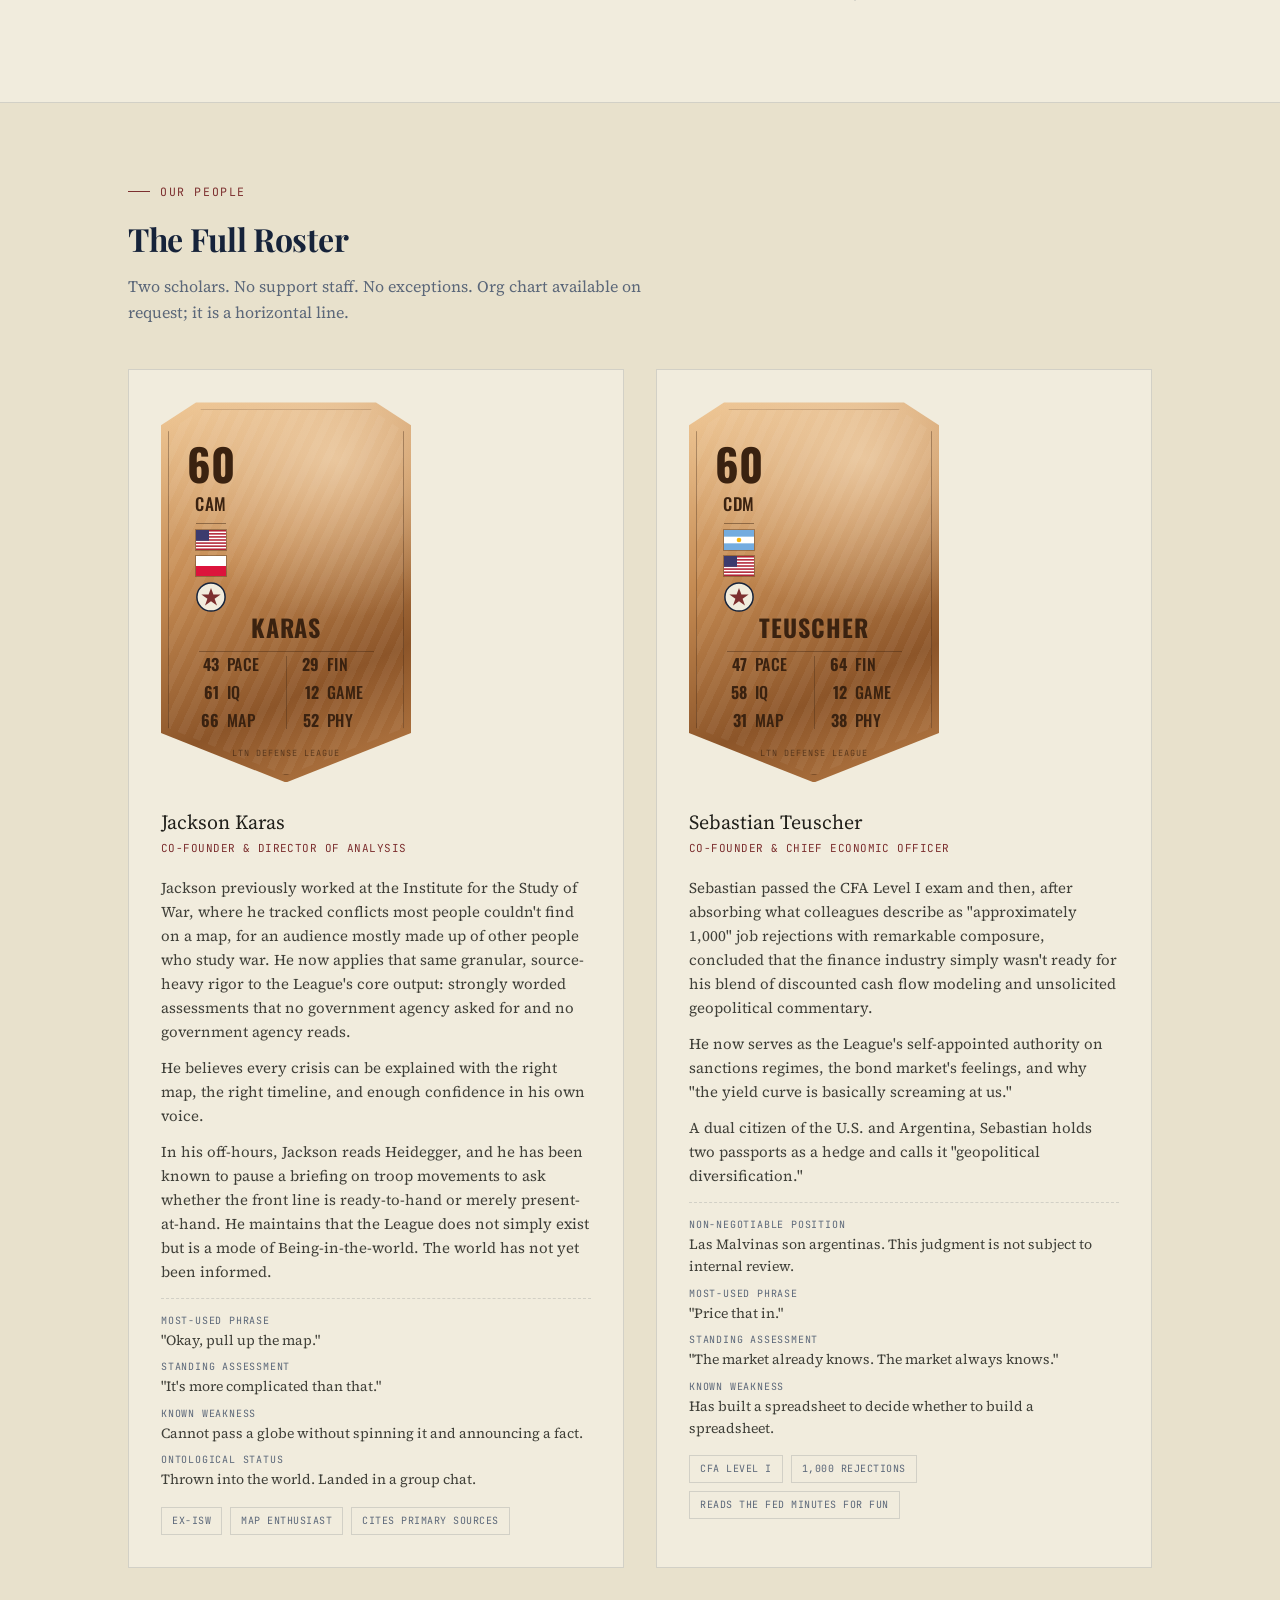
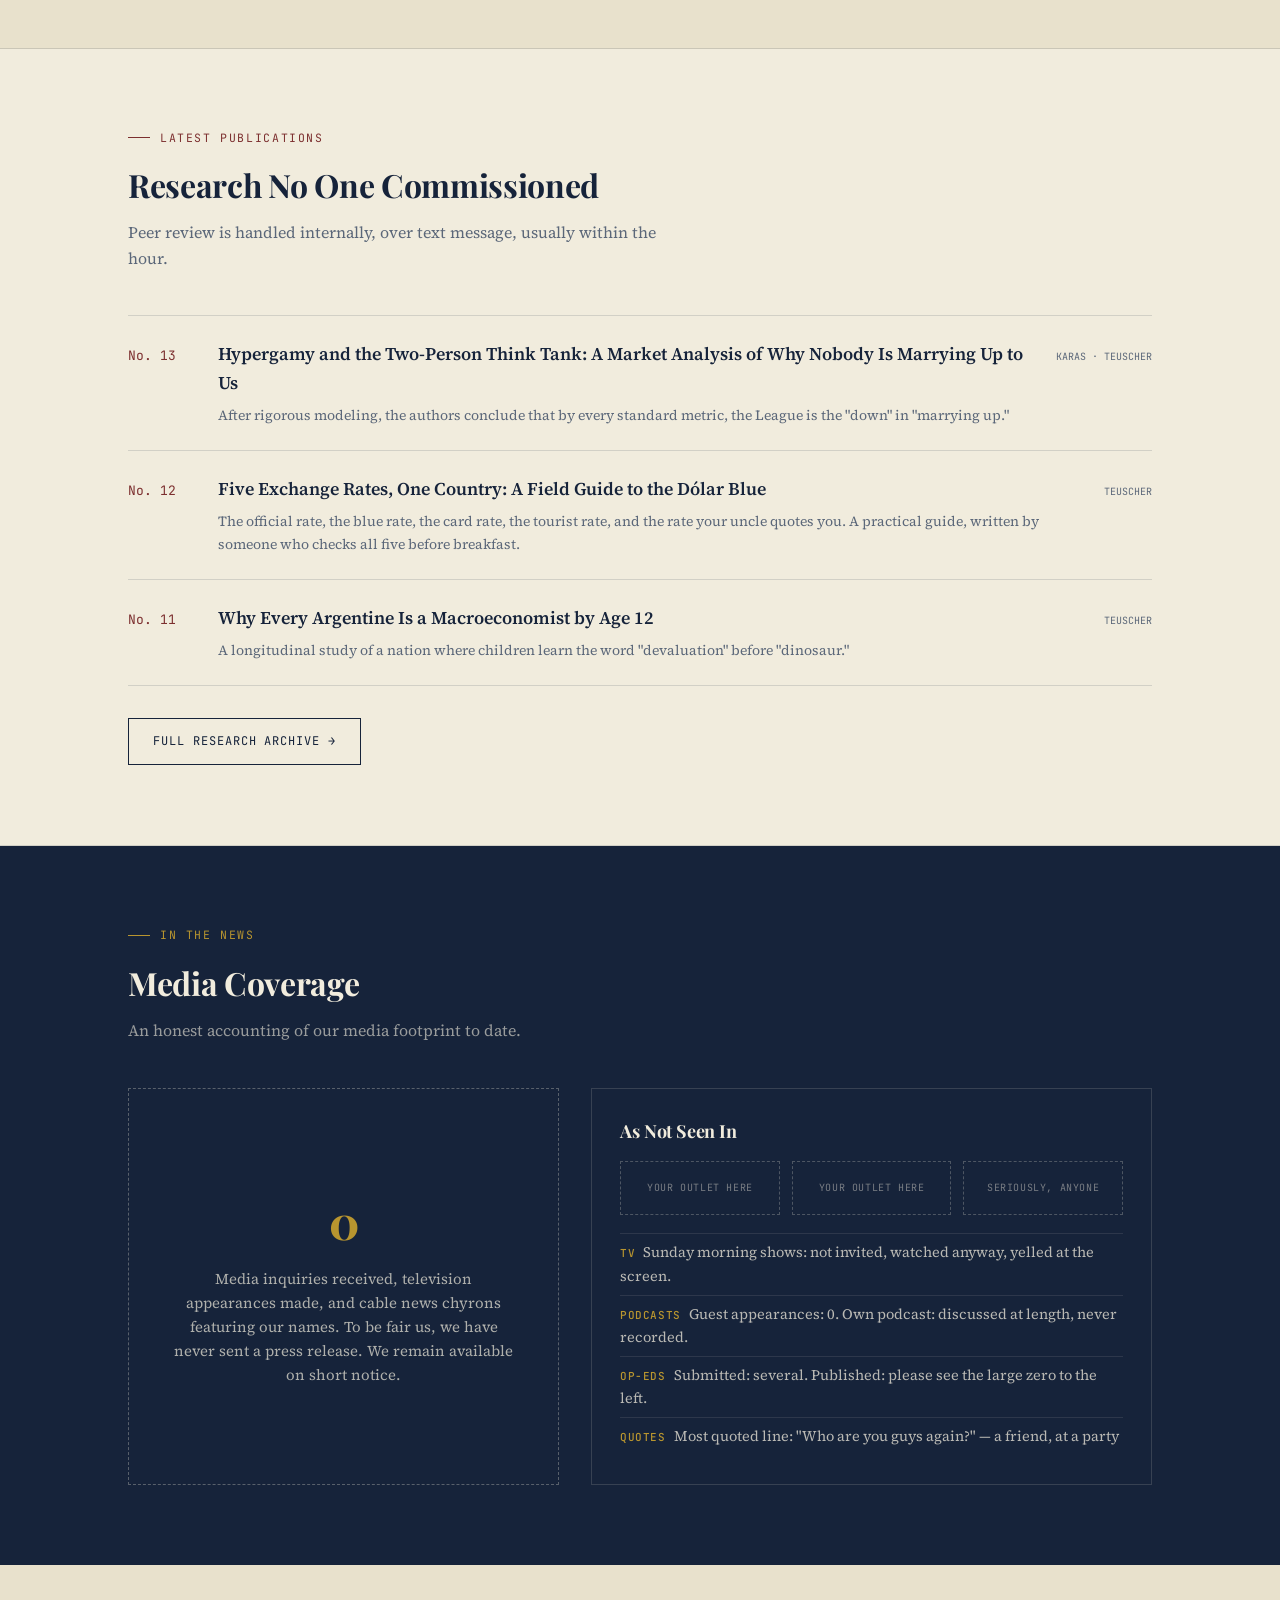
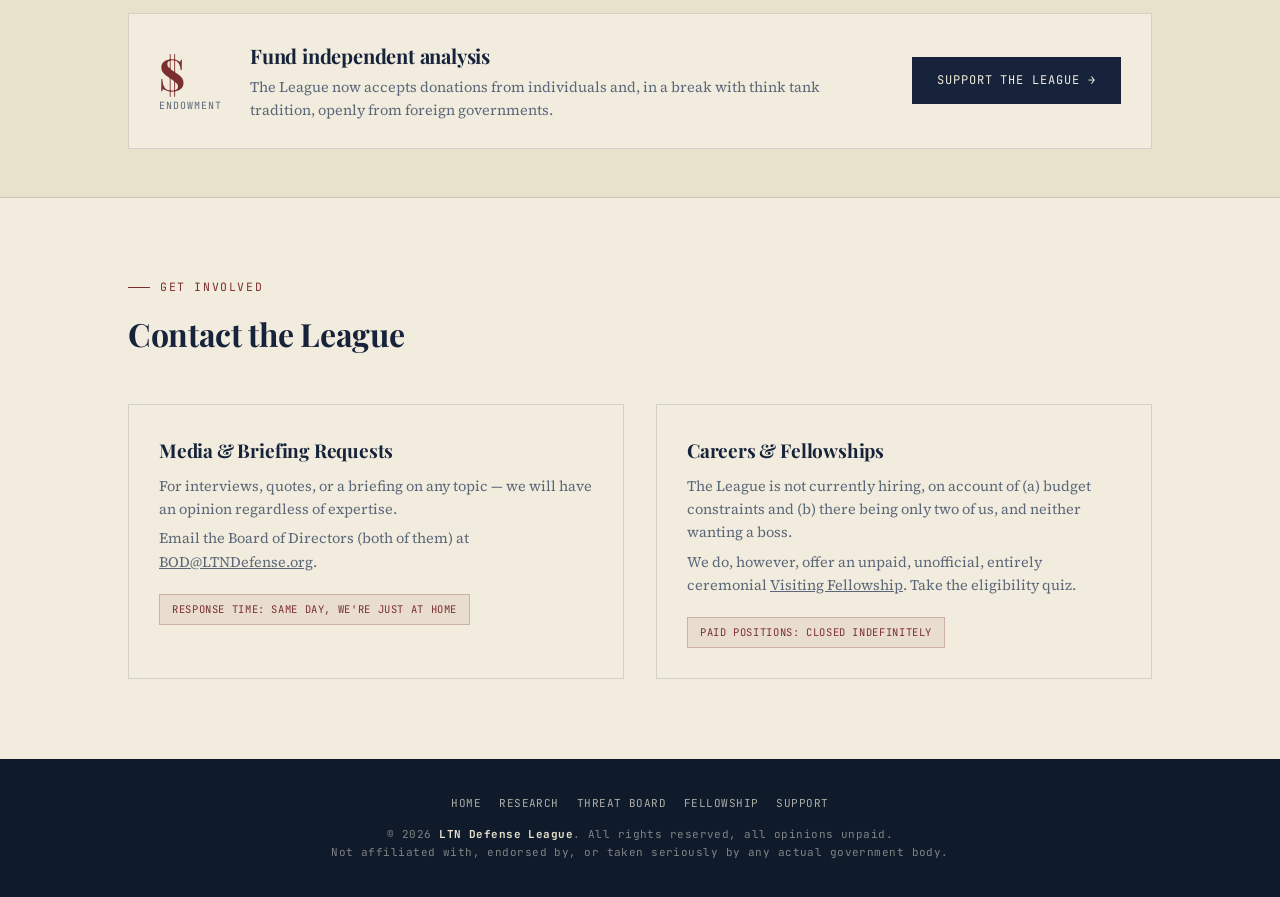
==== commit 5ace5a98: "Add files via upload" ====
--- a/index.html
+++ b/index.html
@@ -6,7 +6,7 @@
 <title>LTN Defense League — Independent Analysis, Unfunded Since 2026</title>
 <meta name="description" content="A two-person think tank producing confident, well-sourced-sounding analysis that nobody commissioned.">
 <link rel="preconnect" href="https://fonts.googleapis.com">
-<link href="https://fonts.googleapis.com/css2?family=Playfair+Display:ital,wght@0,500;0,600;0,700;0,800;1,500&family=Source+Serif+4:ital,opsz,wght@0,8..60,400;0,8..60,500;0,8..60,600;1,8..60,400&family=JetBrains+Mono:wght@400;500;700&display=swap" rel="stylesheet">
+<link href="https://fonts.googleapis.com/css2?family=Playfair+Display:ital,wght@0,500;0,600;0,700;0,800;1,500&family=Source+Serif+4:ital,opsz,wght@0,8..60,400;0,8..60,500;0,8..60,600;1,8..60,400&family=JetBrains+Mono:wght@400;500;700&family=Oswald:wght@500;600;700&display=swap" rel="stylesheet">
 <link rel="stylesheet" href="styles.css">
 </head>
 <body>
@@ -114,8 +114,26 @@
       </div>
       <div class="scholar-grid">
         <div class="scholar-card">
-          <div class="scholar-top">
-            <div class="avatar">JK</div>
+          <div class="scholar-top has-card">
+            <div class="fut-card">
+              <div class="fut-photo" style="background-image:url(img/jackson.jpg)"></div>
+              <div class="fut-meta">
+                <div class="fut-ovr">60</div>
+                <div class="fut-pos">CAM</div>
+                <hr>
+                <svg class="fut-flag" viewBox="0 0 30 20" aria-label="United States"><rect width="30" height="20" fill="#fff"/><g fill="#b22234"><rect width="30" height="1.54"/><rect y="3.08" width="30" height="1.54"/><rect y="6.15" width="30" height="1.54"/><rect y="9.23" width="30" height="1.54"/><rect y="12.31" width="30" height="1.54"/><rect y="15.38" width="30" height="1.54"/><rect y="18.46" width="30" height="1.54"/></g><rect width="13" height="10.77" fill="#3c3b6e"/></svg>
+                <svg class="fut-flag" viewBox="0 0 30 20" aria-label="Poland"><rect width="30" height="10" fill="#fff"/><rect y="10" width="30" height="10" fill="#dc143c"/></svg>
+                <svg class="fut-club" viewBox="0 0 100 100" aria-label="LTN Defense League"><circle cx="50" cy="50" r="47" fill="#f1ecdd" stroke="#16233a" stroke-width="5"/><path d="M50 20 L58 42 L82 42 L62 56 L70 78 L50 64 L30 78 L38 56 L18 42 L42 42 Z" fill="#7c2f2f"/></svg>
+              </div>
+              <div class="fut-name">Karas</div>
+              <div class="fut-stats">
+                <div><b>43</b><span>PACE</span></div><div><b>29</b><span>FIN</span></div>
+                <div><b>61</b><span>IQ</span></div><div><b>12</b><span>GAME</span></div>
+                <div><b>66</b><span>MAP</span></div><div><b>52</b><span>PHY</span></div>
+                <i class="divider"></i>
+              </div>
+              <div class="fut-tag">LTN Defense League</div>
+            </div>
             <div>
               <div class="scholar-name">Jackson Karas</div>
               <div class="scholar-title">Co-Founder &amp; Director of Analysis</div>
@@ -137,8 +155,26 @@
           </div>
         </div>
         <div class="scholar-card">
-          <div class="scholar-top">
-            <div class="avatar">ST</div>
+          <div class="scholar-top has-card">
+            <div class="fut-card">
+              <div class="fut-photo" style="background-image:url(img/sebastian.jpg)"></div>
+              <div class="fut-meta">
+                <div class="fut-ovr">60</div>
+                <div class="fut-pos">CDM</div>
+                <hr>
+                <svg class="fut-flag" viewBox="0 0 30 20" aria-label="Argentina"><rect width="30" height="20" fill="#74acdf"/><rect y="6.67" width="30" height="6.66" fill="#fff"/><circle cx="15" cy="10" r="2.3" fill="#f6b40e"/></svg>
+                <svg class="fut-flag" viewBox="0 0 30 20" aria-label="United States"><rect width="30" height="20" fill="#fff"/><g fill="#b22234"><rect width="30" height="1.54"/><rect y="3.08" width="30" height="1.54"/><rect y="6.15" width="30" height="1.54"/><rect y="9.23" width="30" height="1.54"/><rect y="12.31" width="30" height="1.54"/><rect y="15.38" width="30" height="1.54"/><rect y="18.46" width="30" height="1.54"/></g><rect width="13" height="10.77" fill="#3c3b6e"/></svg>
+                <svg class="fut-club" viewBox="0 0 100 100" aria-label="LTN Defense League"><circle cx="50" cy="50" r="47" fill="#f1ecdd" stroke="#16233a" stroke-width="5"/><path d="M50 20 L58 42 L82 42 L62 56 L70 78 L50 64 L30 78 L38 56 L18 42 L42 42 Z" fill="#7c2f2f"/></svg>
+              </div>
+              <div class="fut-name">Teuscher</div>
+              <div class="fut-stats">
+                <div><b>47</b><span>PACE</span></div><div><b>64</b><span>FIN</span></div>
+                <div><b>58</b><span>IQ</span></div><div><b>12</b><span>GAME</span></div>
+                <div><b>31</b><span>MAP</span></div><div><b>38</b><span>PHY</span></div>
+                <i class="divider"></i>
+              </div>
+              <div class="fut-tag">LTN Defense League</div>
+            </div>
             <div>
               <div class="scholar-name">Sebastian Teuscher</div>
               <div class="scholar-title">Co-Founder &amp; Chief Economic Officer</div>
--- a/styles.css
+++ b/styles.css
@@ -340,3 +340,52 @@
 .tier h3{font-size:18px; margin-bottom:8px;}
 .tier p{font-size:14.5px; color:var(--slate);}
 .fineprint{margin-top:28px; max-width:640px; font-size:13.5px; color:var(--slate); border-top:1px solid var(--rule); padding-top:16px;}
+.paypal-box{max-width:420px; background:var(--parchment); border:1px solid var(--rule); padding:24px;}
+
+/* Bronze player cards (scholar bios) */
+  .fut-card{
+    --b1:#f0c896; --b2:#c48a52; --b3:#8c5529; --ink:#3a2210;
+    width:250px; height:380px; position:relative; color:var(--ink);
+    font-family:'Oswald', sans-serif;
+    clip-path:polygon(14% 0, 86% 0, 100% 6%, 100% 87%, 50% 100%, 0 87%, 0 6%);
+    background:
+      radial-gradient(ellipse 120% 70% at 70% 15%, rgba(255,235,205,0.55), transparent 60%),
+      linear-gradient(155deg, var(--b1) 0%, var(--b2) 38%, var(--b3) 72%, #b97d47 100%);
+  }
+  .fut-card::before{
+    content:''; position:absolute; inset:7px;
+    clip-path:polygon(14% 0, 86% 0, 100% 6%, 100% 87%, 50% 100%, 0 87%, 0 6%);
+    border:1.5px solid rgba(58,34,16,0.35);
+    background:repeating-linear-gradient(115deg, rgba(255,255,255,0.05) 0 8px, transparent 8px 16px);
+  }
+  .fut-photo{
+    position:absolute; top:18px; right:4px; width:186px; height:190px;
+    background-size:cover; background-position:center top;
+    -webkit-mask-image:radial-gradient(ellipse 58% 62% at 54% 42%, #000 58%, transparent 100%);
+    mask-image:radial-gradient(ellipse 58% 62% at 54% 42%, #000 58%, transparent 100%);
+    mix-blend-mode:multiply;
+    filter:contrast(1.08) saturate(1.1);
+  }
+  .fut-meta{position:absolute; top:42px; left:26px; display:flex; flex-direction:column; align-items:center; gap:6px; z-index:2;}
+  .fut-ovr{font-size:44px; font-weight:700; line-height:0.9;}
+  .fut-pos{font-size:17px; font-weight:500; letter-spacing:0.04em;}
+  .fut-meta hr{width:30px; border:none; border-top:1.5px solid rgba(58,34,16,0.45);}
+  .fut-flag{width:30px; height:20px; box-shadow:0 0 0 1px rgba(58,34,16,0.35);}
+  .fut-club{width:30px; height:30px;}
+  .fut-name{
+    position:absolute; top:206px; left:0; right:0; text-align:center;
+    font-size:24px; font-weight:700; letter-spacing:0.04em; text-transform:uppercase;
+  }
+  .fut-name::after{content:''; display:block; width:70%; margin:4px auto 0; border-top:1.5px solid rgba(58,34,16,0.4);}
+  .fut-stats{
+    position:absolute; top:250px; left:34px; right:34px;
+    display:grid; grid-template-columns:1fr 1fr; column-gap:18px; row-gap:2px;
+    font-size:16px;
+  }
+  .fut-stats div{display:flex; gap:8px; align-items:baseline;}
+  .fut-stats b{font-weight:700; width:24px; flex-shrink:0; text-align:right;}
+  .fut-stats span{font-weight:500; letter-spacing:0.03em;}
+  .fut-stats .divider{position:absolute; left:50%; top:4px; bottom:4px; border-left:1.5px solid rgba(58,34,16,0.35);}
+  .fut-tag{position:absolute; bottom:22px; left:0; right:0; text-align:center; font-family:'JetBrains Mono', monospace; font-size:8.5px; letter-spacing:0.12em; text-transform:uppercase; opacity:0.7;}
+.scholar-top.has-card{flex-wrap:wrap; align-items:center; gap:24px;}
+.scholar-top .fut-card{flex-shrink:0;}
